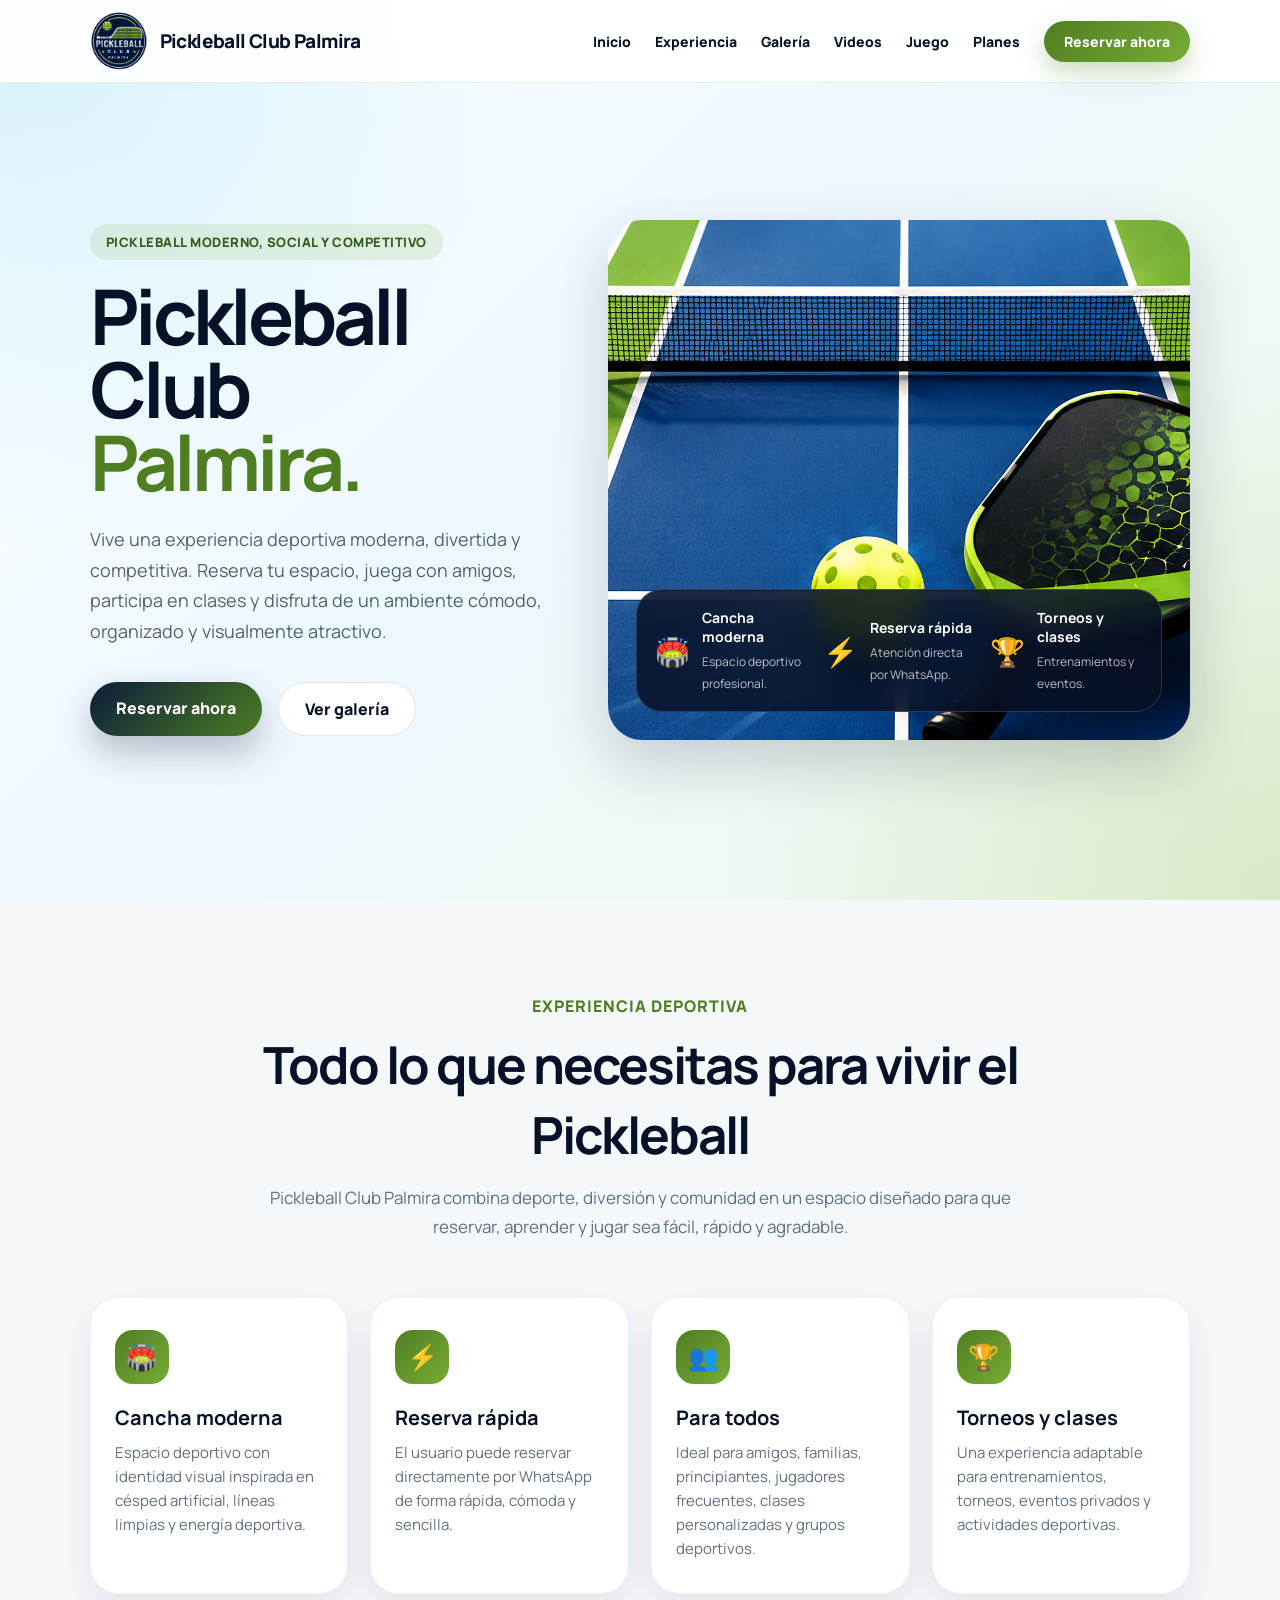
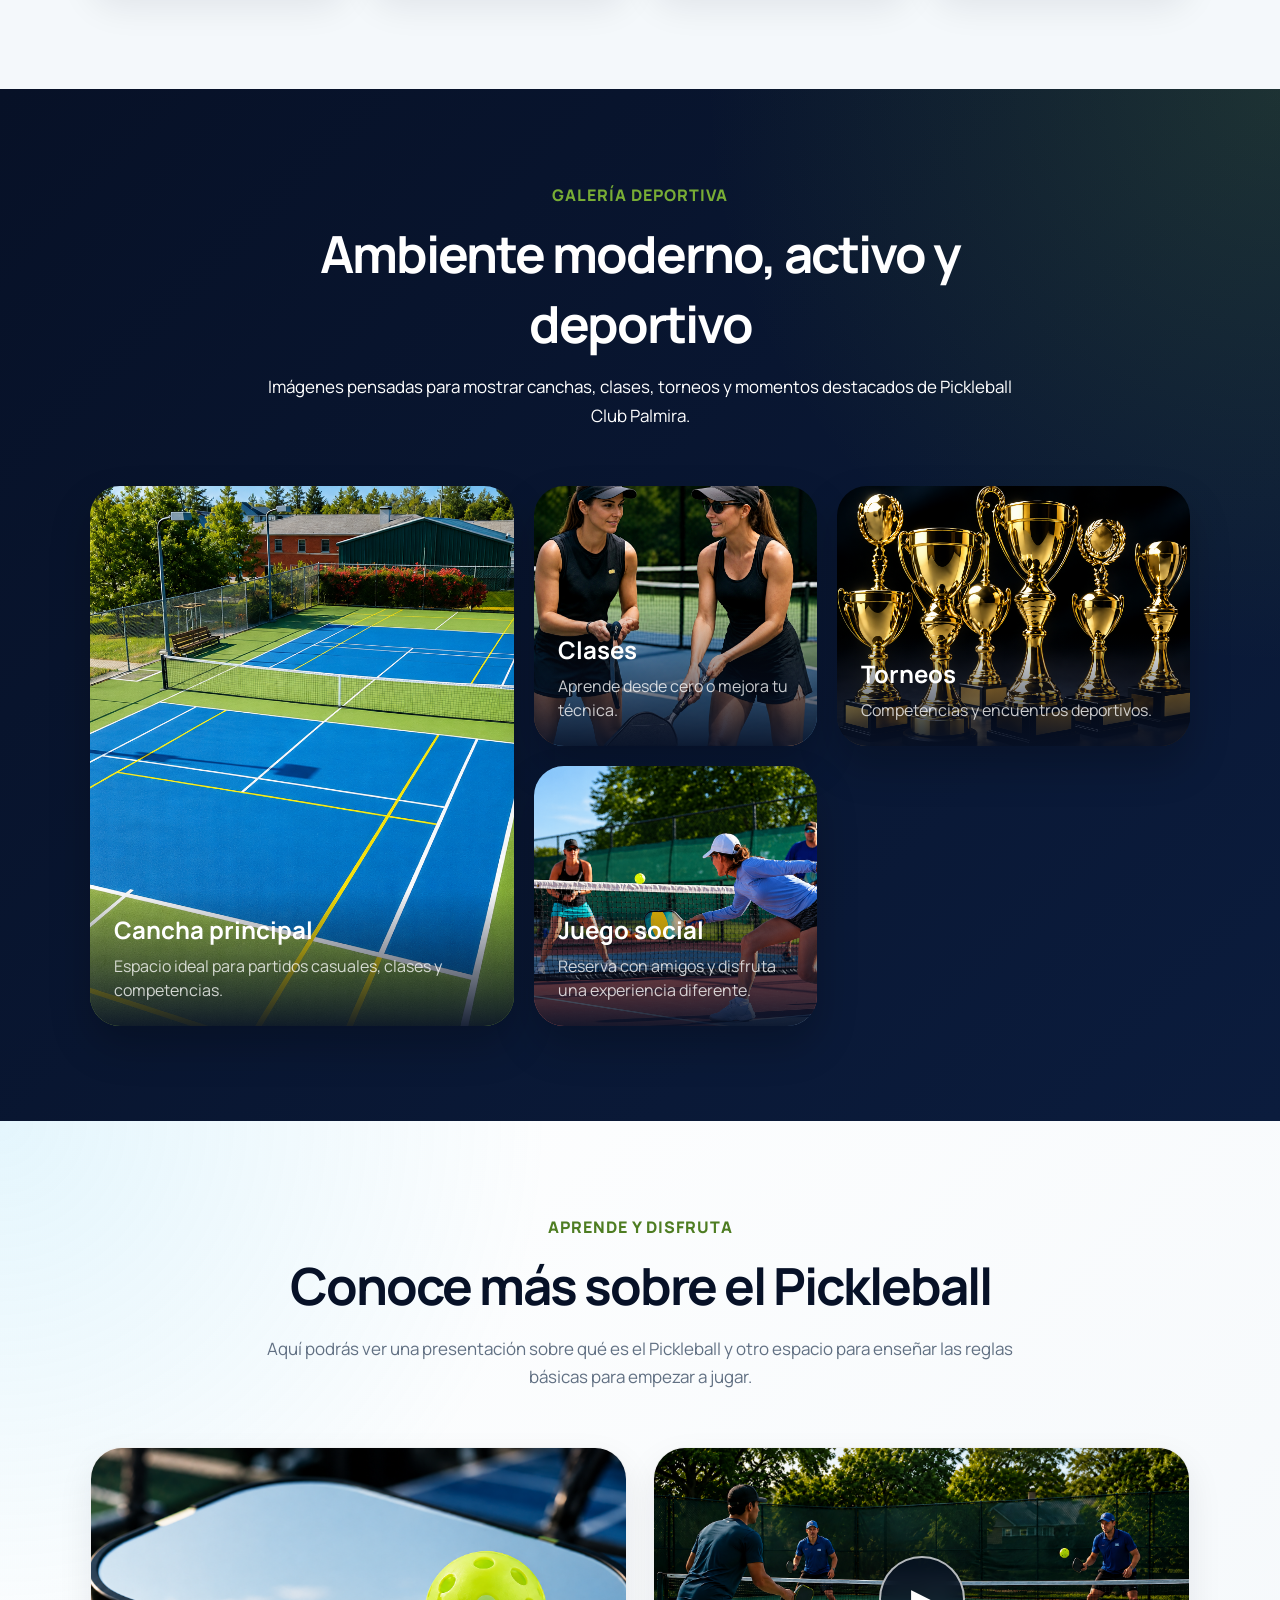
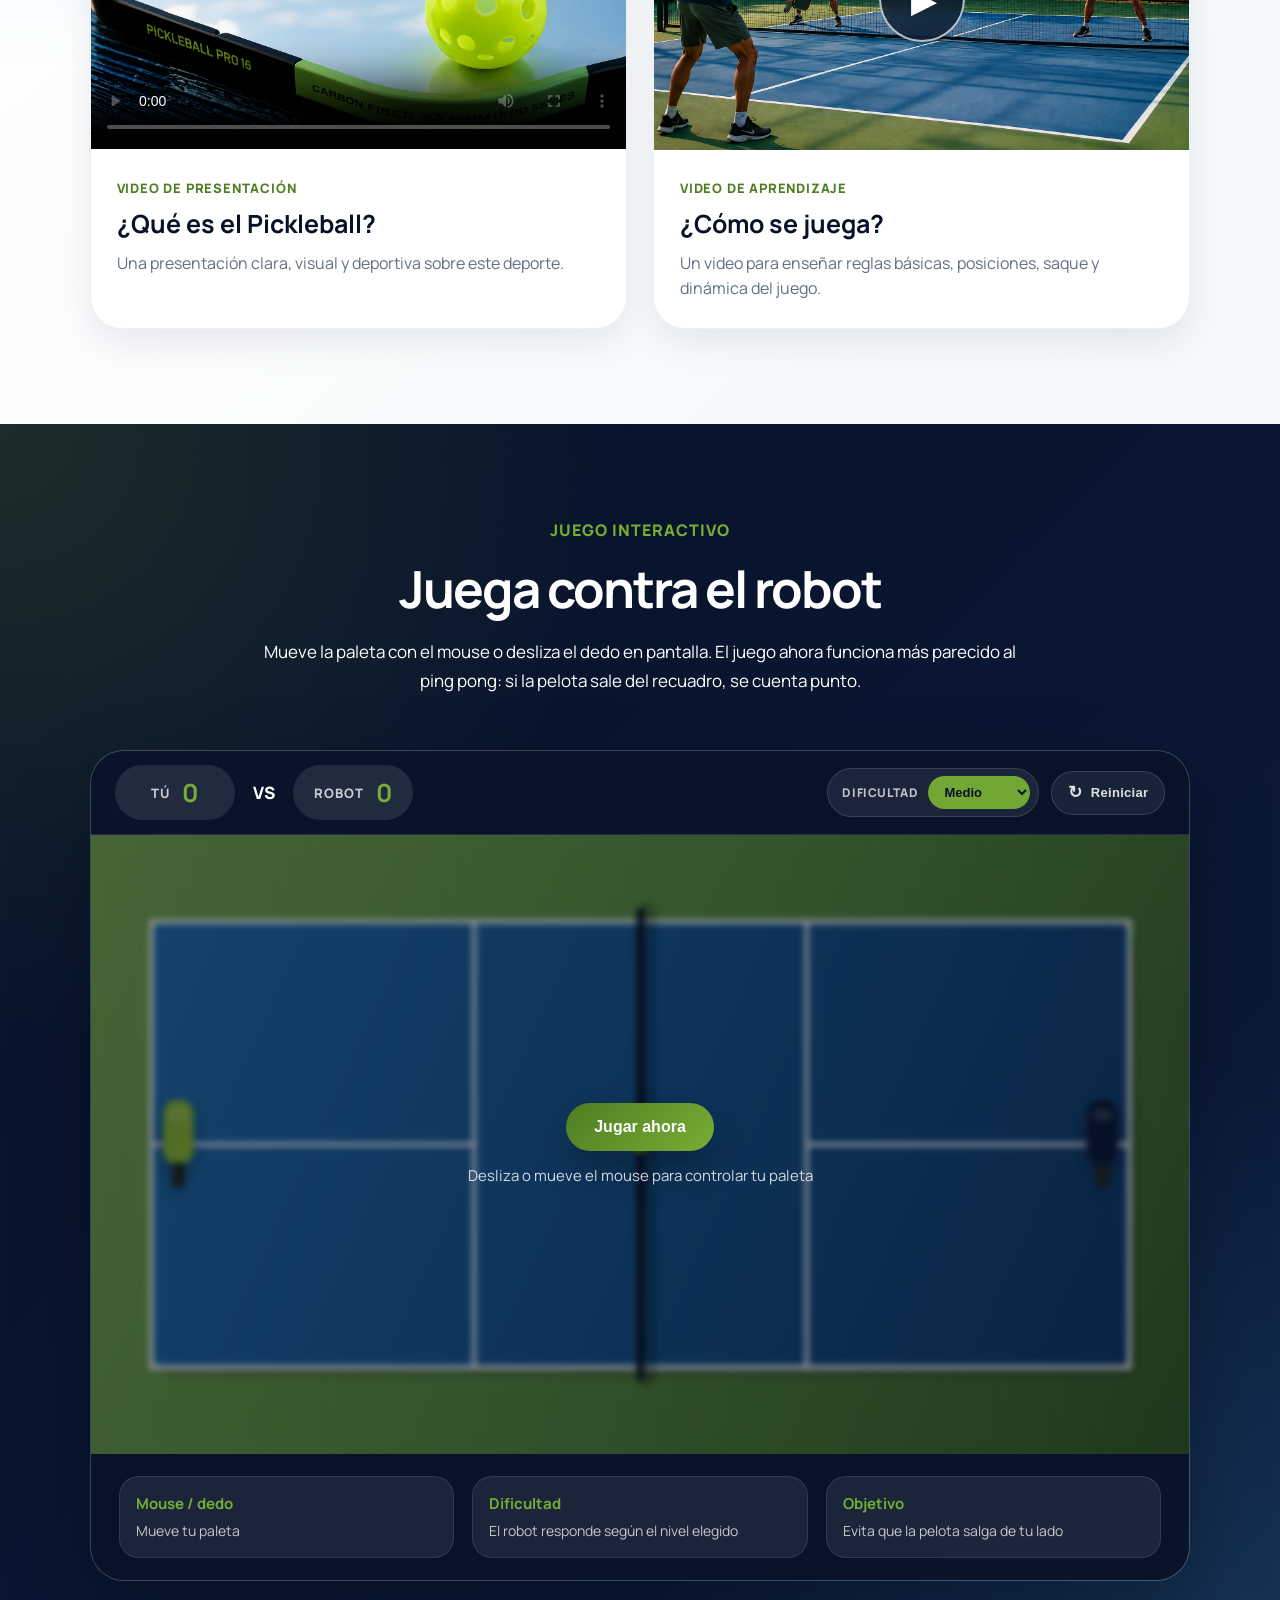
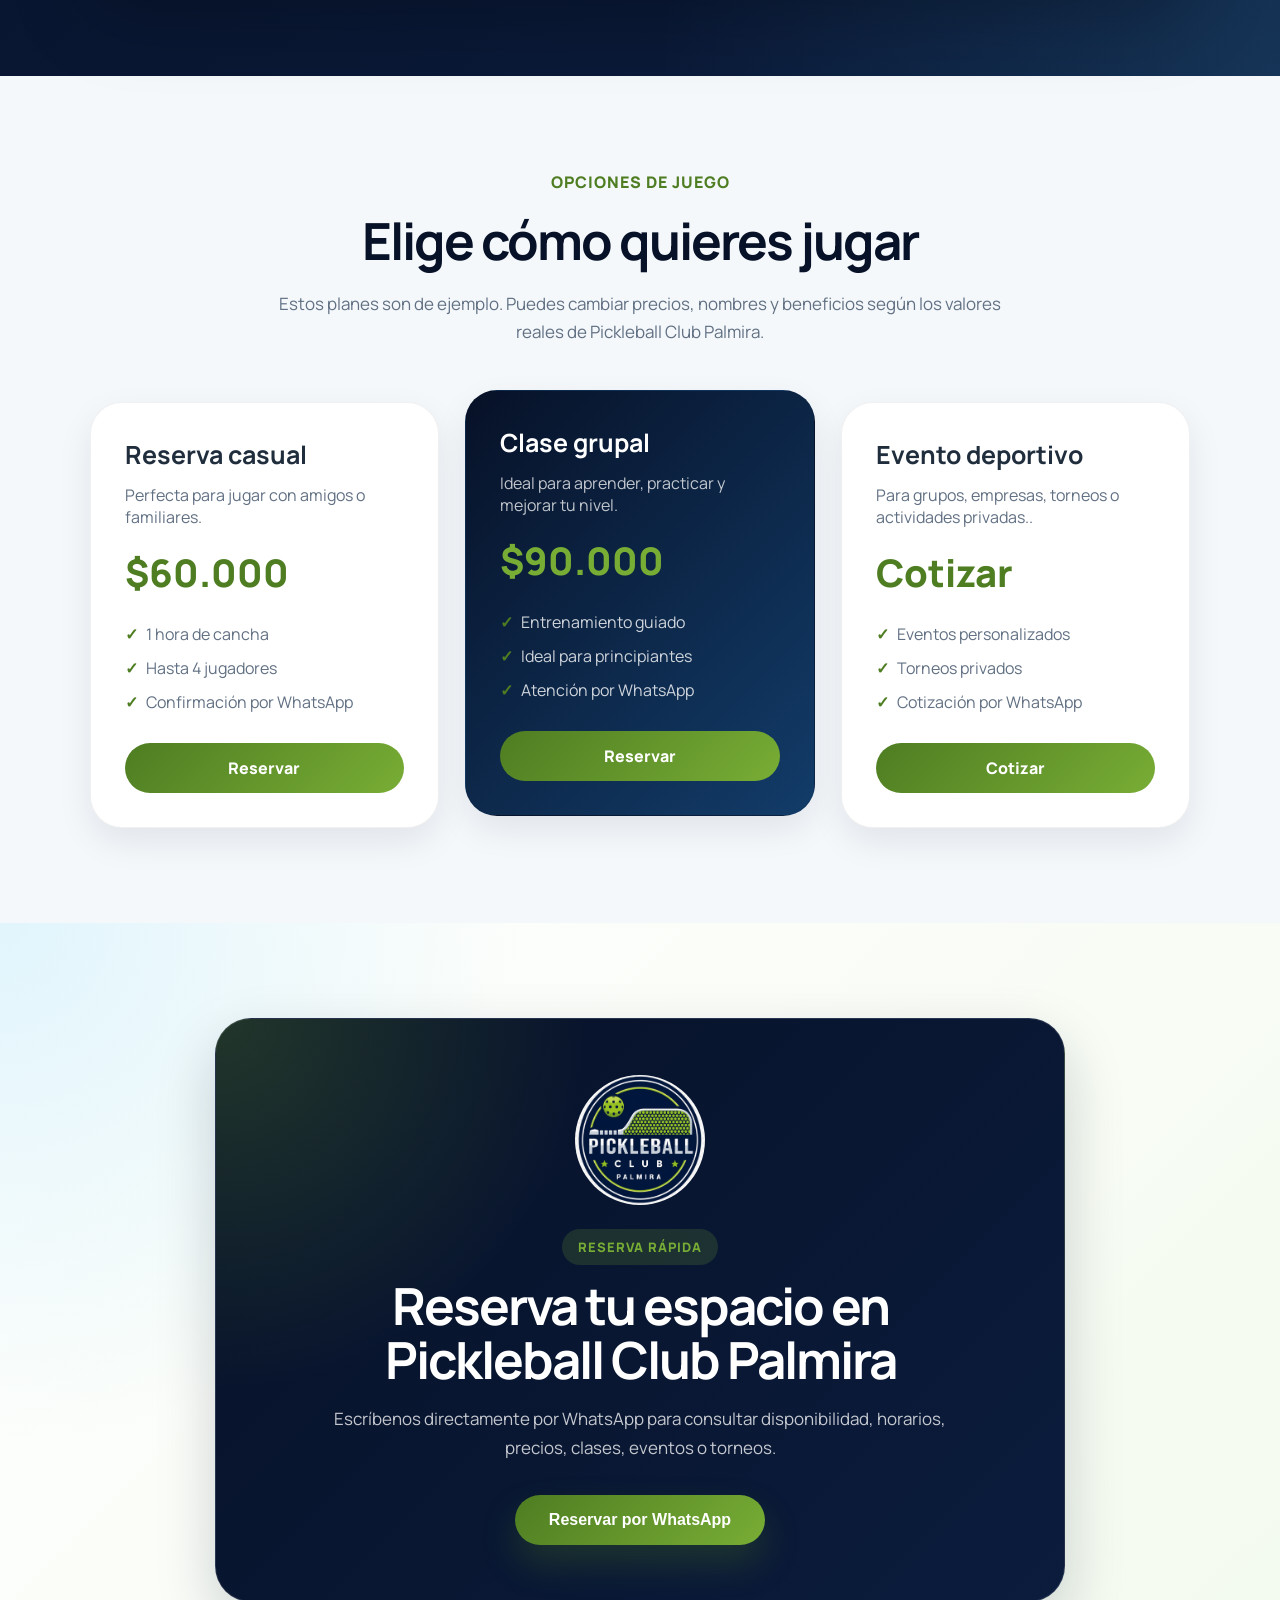
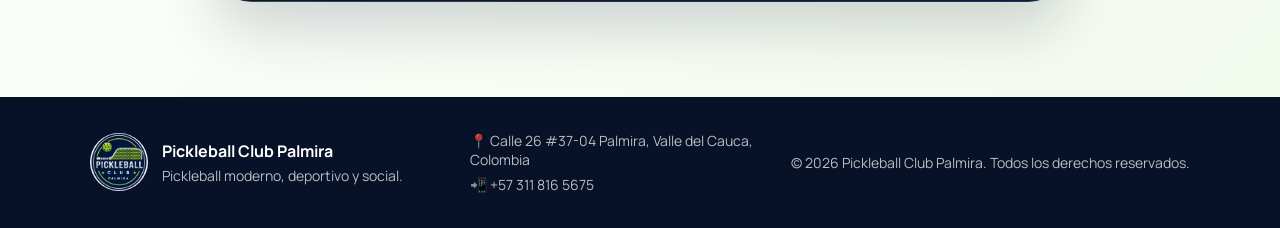
==== index.html @ c35b68dd "Actualiza numero y texto de reserva" ====
<!DOCTYPE html>
<html lang="es">
<head>
  <meta charset="UTF-8" />
  <meta name="viewport" content="width=device-width, initial-scale=1.0" />

  <title>Pickleball Club Palmira | Reserva tu cancha</title>

  <link rel="preconnect" href="https://fonts.googleapis.com">
  <link rel="preconnect" href="https://fonts.gstatic.com" crossorigin>
  <link 
    href="https://fonts.googleapis.com/css2?family=Manrope:wght@400;500;600;700;800;900&display=swap" 
    rel="stylesheet"
  >

  <link rel="stylesheet" href="styles.css" />
</head>

<body>

  <!-- HEADER -->
  <header class="header">
    <a href="#inicio" class="logo">
      <img src="assets/img/logo/logo-pickleball.png" alt="Logo Pickleball Club Palmira">
      <span>Pickleball Club Palmira</span>
    </a>

    <nav class="nav" id="nav">
      <a href="#inicio">Inicio</a>
      <a href="#experiencia">Experiencia</a>
      <a href="#galeria">Galería</a>
      <a href="#videos">Videos</a>
      <a href="#juego">Juego</a>
      <a href="#planes">Planes</a>
      <a href="#reserva" class="btn-nav">Reservar ahora</a>
    </nav>

    <button class="menu-btn" id="menuBtn" aria-label="Abrir menú">
      ☰
    </button>
  </header>

  <!-- HERO -->
  <main class="hero" id="inicio">
    <div class="hero-content">
      <span class="tag">Pickleball moderno, social y competitivo</span>

      <h1>
        Pickleball Club
        <span>Palmira.</span>
      </h1>

      <p>
        Vive una experiencia deportiva moderna, divertida y competitiva.
        Reserva tu espacio, juega con amigos, participa en clases y disfruta
        de un ambiente cómodo, organizado y visualmente atractivo.
      </p>

      <div class="hero-buttons">
        <a href="#reserva" class="btn-primary">Reservar ahora</a>
        <a href="#galeria" class="btn-secondary">Ver galería</a>
      </div>
    </div>

    <div class="hero-image-box">
      <img src="assets/img/hero/hero-court-paddle.png" alt="Cancha y paleta de Pickleball">

      <div class="hero-floating-card">
        <div class="floating-item">
          <span>🏟️</span>
          <div>
            <strong>Cancha moderna</strong>
            <small>Espacio deportivo profesional.</small>
          </div>
        </div>

        <div class="floating-item">
          <span>⚡</span>
          <div>
            <strong>Reserva rápida</strong>
            <small>Atención directa por WhatsApp.</small>
          </div>
        </div>

        <div class="floating-item">
          <span>🏆</span>
          <div>
            <strong>Torneos y clases</strong>
            <small>Entrenamientos y eventos.</small>
          </div>
        </div>
      </div>
    </div>
  </main>

  <!-- EXPERIENCIA -->
  <section class="section" id="experiencia">
    <div class="section-title">
      <span>Experiencia deportiva</span>
      <h2>Todo lo que necesitas para vivir el Pickleball</h2>
      <p>
        Pickleball Club Palmira combina deporte, diversión y comunidad en un espacio
        diseñado para que reservar, aprender y jugar sea fácil, rápido y agradable.
      </p>
    </div>

    <div class="features">
      <article class="feature-card">
        <div class="feature-icon">🏟️</div>
        <h3>Cancha moderna</h3>
        <p>
          Espacio deportivo con identidad visual inspirada en césped artificial,
          líneas limpias y energía deportiva.
        </p>
      </article>

      <article class="feature-card">
        <div class="feature-icon">⚡</div>
        <h3>Reserva rápida</h3>
        <p>
          El usuario puede reservar directamente por WhatsApp de forma rápida,
          cómoda y sencilla.
        </p>
      </article>

      <article class="feature-card">
        <div class="feature-icon">👥</div>
        <h3>Para todos</h3>
        <p>
          Ideal para amigos, familias, principiantes, jugadores frecuentes,
          clases personalizadas y grupos deportivos.
        </p>
      </article>

      <article class="feature-card">
        <div class="feature-icon">🏆</div>
        <h3>Torneos y clases</h3>
        <p>
          Una experiencia adaptable para entrenamientos, torneos, eventos privados
          y actividades deportivas.
        </p>
      </article>
    </div>
  </section>

  <!-- GALERÍA -->
  <section class="section gallery-section" id="galeria">
    <div class="section-title light">
      <span>Galería deportiva</span>
      <h2>Ambiente moderno, activo y deportivo</h2>
      <p>
        Imágenes pensadas para mostrar canchas, clases, torneos y momentos destacados
        de Pickleball Club Palmira.
      </p>
    </div>

    <div class="gallery-grid">
      <article class="gallery-card gallery-large">
        <img src="assets/img/galeria/galeria-01-cancha-principal.png" alt="Cancha principal de Pickleball">

        <div class="gallery-info">
          <h3>Cancha principal</h3>
          <p>Espacio ideal para partidos casuales, clases y competencias.</p>
        </div>
      </article>

      <article class="gallery-card">
        <img src="assets/img/galeria/galeria-02-clases.png" alt="Clases de Pickleball">

        <div class="gallery-info">
          <h3>Clases</h3>
          <p>Aprende desde cero o mejora tu técnica.</p>
        </div>
      </article>

      <article class="gallery-card">
        <img src="assets/img/galeria/galeria-03-torneos.png" alt="Torneos de Pickleball">

        <div class="gallery-info">
          <h3>Torneos</h3>
          <p>Competencias y encuentros deportivos.</p>
        </div>
      </article>

      <article class="gallery-card">
        <img src="assets/img/galeria/galeria-04-juego-social.png" alt="Juego social de Pickleball">

        <div class="gallery-info">
          <h3>Juego social</h3>
          <p>Reserva con amigos y disfruta una experiencia diferente.</p>
        </div>
      </article>
    </div>
  </section>

  <!-- VIDEOS -->
  <section class="section videos-section" id="videos">
    <div class="section-title">
      <span>Aprende y disfruta</span>
      <h2>Conoce más sobre el Pickleball</h2>
      <p>
        Aquí podrás ver una presentación sobre qué es el Pickleball y otro espacio
        para enseñar las reglas básicas para empezar a jugar.
      </p>
    </div>

    <div class="videos-grid">
      <article class="video-card video-card-player">
        <div class="video-thumb">
          <video 
            class="video-player"
            controls
            preload="metadata"
            poster="assets/img/videos/video-01-que-es-pickleball-poster.png"
          >
            <source src="assets/videos/video-01-que-es-pickleball.mp4" type="video/mp4">
            Tu navegador no soporta la reproducción de video.
          </video>
        </div>

        <div class="video-content">
          <span>Video de presentación</span>
          <h3>¿Qué es el Pickleball?</h3>
          <p>
            Una presentación clara, visual y deportiva sobre este deporte.
          </p>
        </div>
      </article>

      <article class="video-card" data-video-url="">
        <div class="video-thumb">
          <img src="assets/img/videos/video-02-como-jugar.png" alt="Cómo jugar Pickleball">
          <div class="play-button">▶</div>
        </div>

        <div class="video-content">
          <span>Video de aprendizaje</span>
          <h3>¿Cómo se juega?</h3>
          <p>
            Un video para enseñar reglas básicas, posiciones, saque y dinámica del juego.
          </p>
        </div>
      </article>
    </div>
  </section>

  <!-- JUEGO INTERACTIVO -->
  <section class="section game-section" id="juego">
    <div class="section-title light">
      <span>Juego interactivo</span>
      <h2>Juega contra el robot</h2>
      <p>
        Mueve la paleta con el mouse o desliza el dedo en pantalla.
        El juego ahora funciona más parecido al ping pong: si la pelota sale del recuadro,
        se cuenta punto.
      </p>
    </div>

    <div class="game-shell">
      <div class="game-topbar">
        <div class="scoreboard">
          <div class="score-box">
            <span>TÚ</span>
            <strong id="playerScore">0</strong>
          </div>

          <div class="vs-text">VS</div>

          <div class="score-box">
            <span>ROBOT</span>
            <strong id="robotScore">0</strong>
          </div>
        </div>

        <div class="game-controls">
          <div class="difficulty-box">
            <label for="difficultySelect">Dificultad</label>

            <select id="difficultySelect">
              <option value="easy">Fácil</option>
              <option value="medium" selected>Medio</option>
              <option value="hard">Difícil</option>
            </select>
          </div>

          <button 
            type="button" 
            class="restart-game-btn" 
            id="restartGameBtn"
            aria-label="Reiniciar juego"
            title="Reiniciar juego"
          >
            <span class="restart-icon">↻</span>
            <span class="restart-text">Reiniciar</span>
          </button>
        </div>
      </div>

      <div class="game-canvas-wrap">
        <canvas id="pickleballGame"></canvas>

        <div class="game-start" id="gameStart">
          <button type="button" id="startGameBtn">
            Jugar ahora
          </button>

          <p>Desliza o mueve el mouse para controlar tu paleta</p>
        </div>
      </div>

      <div class="game-instructions">
        <div>
          <strong>Mouse / dedo</strong>
          <span>Mueve tu paleta</span>
        </div>

        <div>
          <strong>Dificultad</strong>
          <span>El robot responde según el nivel elegido</span>
        </div>

        <div>
          <strong>Objetivo</strong>
          <span>Evita que la pelota salga de tu lado</span>
        </div>
      </div>
    </div>
  </section>

  <!-- PLANES -->
  <section class="section" id="planes">
    <div class="section-title">
      <span>Opciones de juego</span>
      <h2>Elige cómo quieres jugar</h2>
      <p>
        Estos planes son de ejemplo. Puedes cambiar precios, nombres y beneficios
        según los valores reales de Pickleball Club Palmira.
      </p>
    </div>

    <div class="plans">
      <article class="plan-card">
        <h3>Reserva casual</h3>
        <p>Perfecta para jugar con amigos o familiares.</p>

        <div class="price">$60.000</div>

        <ul>
          <li>1 hora de cancha</li>
          <li>Hasta 4 jugadores</li>
          <li>Confirmación por WhatsApp</li>
        </ul>

        <a href="#reserva">Reservar</a>
      </article>

      <article class="plan-card featured">
        <h3>Clase grupal</h3>
        <p>Ideal para aprender, practicar y mejorar tu nivel.</p>

        <div class="price">$90.000</div>

        <ul>
          <li>Entrenamiento guiado</li>
          <li>Ideal para principiantes</li>
          <li>Atención por WhatsApp</li>
        </ul>

        <a href="#reserva">Reservar</a>
      </article>

      <article class="plan-card">
        <h3>Evento deportivo</h3>
        <p>Para grupos, empresas, torneos o actividades privadas..</p>

        <div class="price">Cotizar</div>

        <ul>
          <li>Eventos personalizados</li>
          <li>Torneos privados</li>
          <li>Cotización por WhatsApp</li>
        </ul>

        <a href="#reserva">Cotizar</a>
      </article>
    </div>
  </section>

  <!-- RESERVA SIMPLE -->
  <section class="section booking-section" id="reserva">
    <div class="booking-simple">
      <img 
        src="assets/img/logo/logo-pickleball.png" 
        alt="Logo Pickleball Club Palmira" 
        class="booking-logo-simple"
      >

      <span>Reserva rápida</span>

      <h2>Reserva tu espacio en Pickleball Club Palmira</h2>

      <p>
        Escríbenos directamente por WhatsApp para consultar disponibilidad,
        horarios, precios, clases, eventos o torneos.
      </p>

      <button type="button" class="btn-whatsapp-reserva" id="reserveWhatsappBtn">
        Reservar por WhatsApp
      </button>
    </div>
  </section>

  <!-- FOOTER -->
  <footer class="footer">
    <div class="footer-brand">
      <img src="assets/img/logo/logo-pickleball.png" alt="Logo Pickleball Club Palmira">

      <div>
        <strong>Pickleball Club Palmira</strong>
        <p>Pickleball moderno, deportivo y social.</p>
      </div>
    </div>

    <div class="footer-info">
      <p>📍 Calle 26 #37-04 Palmira, Valle del Cauca, Colombia</p>
      <p>📲 +57 311 816 5675</p>
    </div>

    <p class="footer-copy">
      © 2026 Pickleball Club Palmira. Todos los derechos reservados.
    </p>
  </footer>

  <script src="script.js"></script>
</body>
</html>
---- styles.css ----
/* ============================= */
/* RESET */
/* ============================= */

* {
  margin: 0;
  padding: 0;
  box-sizing: border-box;
}

html {
  scroll-behavior: smooth;
}

:root {
  --azul-oscuro: #071127;
  --azul-profundo: #0b1c3d;
  --azul-medio: #123c69;
  --azul-claro: #58c7f3;

  --verde-cesped: #78ad35;
  --verde-oscuro: #4e7d22;
  --verde-profundo: #345a17;

  --blanco: #ffffff;
  --gris: #f4f8fb;
  --gris-suave: #eef6fb;

  --texto: #1f2d3d;
  --texto-suave: #617083;

  --sombra-suave: 0 14px 35px rgba(7, 17, 39, 0.08);
  --sombra-fuerte: 0 24px 60px rgba(7, 17, 39, 0.18);
}

body {
  font-family: "Manrope", Arial, Helvetica, sans-serif;
  background: var(--gris);
  color: var(--texto);
  overflow-x: hidden;
}

img {
  max-width: 100%;
  display: block;
}

/* ============================= */
/* HEADER */
/* ============================= */

.header {
  width: 100%;
  position: fixed;
  top: 0;
  left: 0;
  z-index: 1000;

  padding: 12px 7%;

  display: flex;
  justify-content: space-between;
  align-items: center;

  background: rgba(255, 255, 255, 0.9);
  backdrop-filter: blur(18px);
  border-bottom: 1px solid rgba(7, 17, 39, 0.08);
}

.logo {
  display: flex;
  align-items: center;
  gap: 12px;

  text-decoration: none;
  color: var(--azul-oscuro);
}

.logo img {
  width: 58px;
  height: 58px;
  object-fit: contain;
  border-radius: 50%;
  background: transparent;
}

.logo span {
  font-size: 19px;
  font-weight: 900;
  letter-spacing: -0.6px;
  color: var(--azul-oscuro);
}

.nav {
  display: flex;
  align-items: center;
  gap: 24px;
}

.nav a {
  text-decoration: none;
  color: var(--azul-oscuro);
  font-weight: 800;
  font-size: 14px;
  transition: 0.3s ease;
}

.nav a:hover {
  color: var(--verde-oscuro);
}

.btn-nav {
  padding: 11px 20px;
  color: var(--blanco) !important;
  border-radius: 999px;
  background: linear-gradient(135deg, var(--verde-oscuro), var(--verde-cesped));
  box-shadow: 0 10px 25px rgba(78, 125, 34, 0.28);
}

.btn-nav:hover {
  transform: translateY(-2px);
}

.menu-btn {
  display: none;
  border: none;
  background: var(--azul-oscuro);
  color: var(--blanco);
  font-size: 22px;
  width: 45px;
  height: 45px;
  border-radius: 14px;
  cursor: pointer;
}

/* ============================= */
/* HERO */
/* ============================= */

.hero {
  min-height: 100vh;
  padding: 130px 7% 70px;

  display: grid;
  grid-template-columns: 0.9fr 1.1fr;
  gap: 42px;
  align-items: center;

  background:
    radial-gradient(circle at top left, rgba(88, 199, 243, 0.24), transparent 35%),
    radial-gradient(circle at bottom right, rgba(120, 173, 53, 0.2), transparent 36%),
    linear-gradient(135deg, #ffffff 0%, #edf8ff 45%, #f1f8eb 100%);
}

.tag {
  display: inline-block;
  padding: 9px 16px;
  margin-bottom: 20px;

  background: rgba(120, 173, 53, 0.14);
  color: var(--verde-profundo);
  border-radius: 999px;

  font-weight: 900;
  font-size: 13px;
  text-transform: uppercase;
  letter-spacing: 0.5px;
}

.hero h1 {
  font-size: clamp(45px, 6vw, 82px);
  line-height: 0.95;
  color: var(--azul-oscuro);
  letter-spacing: -4px;
  margin-bottom: 25px;
}

.hero h1 span {
  display: block;
  color: var(--verde-oscuro);
}

.hero p {
  max-width: 570px;
  font-size: 18px;
  line-height: 1.7;
  color: #526173;
  margin-bottom: 35px;
}

.hero-buttons {
  display: flex;
  gap: 16px;
  flex-wrap: wrap;
}

.btn-primary,
.btn-secondary {
  text-decoration: none;
  padding: 15px 26px;
  border-radius: 999px;

  font-weight: 900;
  transition: 0.3s ease;
}

.btn-primary {
  color: var(--blanco);
  background: linear-gradient(135deg, var(--azul-profundo), var(--verde-oscuro));
  box-shadow: 0 16px 35px rgba(7, 17, 39, 0.25);
}

.btn-secondary {
  color: var(--azul-oscuro);
  background: var(--blanco);
  border: 1px solid rgba(7, 17, 39, 0.1);
}

.btn-primary:hover,
.btn-secondary:hover {
  transform: translateY(-4px);
}

.hero-image-box {
  position: relative;
  border-radius: 34px;
  overflow: hidden;
  min-height: 520px;
  box-shadow: var(--sombra-fuerte);
}

.hero-image-box > img {
  width: 100%;
  height: 100%;
  min-height: 520px;
  object-fit: cover;
}

.hero-floating-card {
  position: absolute;
  left: 28px;
  right: 28px;
  bottom: 28px;

  display: grid;
  grid-template-columns: repeat(3, 1fr);
  gap: 14px;

  padding: 18px;
  border-radius: 26px;

  background: rgba(7, 17, 39, 0.86);
  backdrop-filter: blur(16px);
  border: 1px solid rgba(255, 255, 255, 0.14);
}

.floating-item {
  display: flex;
  gap: 12px;
  align-items: center;
  color: var(--blanco);
}

.floating-item span {
  font-size: 28px;
}

.floating-item strong {
  display: block;
  font-size: 14px;
  margin-bottom: 3px;
}

.floating-item small {
  color: rgba(255, 255, 255, 0.72);
  font-size: 12px;
}

/* ============================= */
/* SECCIONES GENERALES */
/* ============================= */

.section {
  padding: 95px 7%;
}

.section-title {
  max-width: 760px;
  margin: 0 auto 55px;
  text-align: center;
}

.section-title span {
  color: var(--verde-oscuro);
  font-weight: 900;
  text-transform: uppercase;
  letter-spacing: 1px;
}

.section-title h2 {
  margin-top: 12px;

  font-size: clamp(34px, 4vw, 52px);
  color: var(--azul-oscuro);
  letter-spacing: -2px;
}

.section-title p {
  margin-top: 15px;

  color: var(--texto-suave);
  line-height: 1.7;
  font-size: 17px;
}

.section-title.light h2,
.section-title.light p {
  color: var(--blanco);
}

.section-title.light span {
  color: var(--verde-cesped);
}

/* ============================= */
/* EXPERIENCIA */
/* ============================= */

.features {
  display: grid;
  grid-template-columns: repeat(4, 1fr);
  gap: 22px;
}

.feature-card {
  padding: 32px 24px;

  background: var(--blanco);
  border-radius: 28px;
  border: 1px solid rgba(7, 17, 39, 0.06);
  box-shadow: var(--sombra-suave);

  transition: 0.3s ease;
}

.feature-card:hover {
  transform: translateY(-8px);
  box-shadow: var(--sombra-fuerte);
}

.feature-icon {
  width: 54px;
  height: 54px;
  margin-bottom: 20px;

  display: flex;
  align-items: center;
  justify-content: center;

  border-radius: 18px;
  background: linear-gradient(135deg, var(--verde-oscuro), var(--verde-cesped));
  color: var(--blanco);
  font-size: 25px;
}

.feature-card h3 {
  color: var(--azul-oscuro);
  margin-bottom: 10px;
  font-size: 20px;
}

.feature-card p {
  color: var(--texto-suave);
  line-height: 1.6;
  font-size: 15px;
}

/* ============================= */
/* GALERÍA */
/* ============================= */

.gallery-section {
  position: relative;
  overflow: hidden;
  background:
    radial-gradient(circle at top right, rgba(120, 173, 53, 0.18), transparent 35%),
    linear-gradient(135deg, var(--azul-oscuro), var(--azul-profundo));
  color: var(--blanco);
}

.gallery-grid {
  position: relative;
  z-index: 2;

  display: grid;
  grid-template-columns: 1.2fr 0.8fr 1fr;
  grid-auto-rows: 260px;
  gap: 20px;
}

.gallery-card {
  position: relative;
  overflow: hidden;

  border-radius: 30px;
  box-shadow: 0 20px 40px rgba(0, 0, 0, 0.22);
  transition: 0.3s ease;
}

.gallery-card:hover {
  transform: scale(1.02);
}

.gallery-large {
  grid-row: span 2;
}

.gallery-card img {
  width: 100%;
  height: 100%;
  object-fit: cover;
}

.gallery-info {
  position: absolute;
  inset: auto 0 0 0;

  padding: 24px;
  background: linear-gradient(180deg, transparent, rgba(7, 17, 39, 0.92));
}

.gallery-info h3 {
  font-size: 24px;
  margin-bottom: 8px;
}

.gallery-info p {
  color: rgba(255, 255, 255, 0.78);
  line-height: 1.5;
}

/* ============================= */
/* VIDEOS */
/* ============================= */

.videos-section {
  background:
    radial-gradient(circle at top left, rgba(88, 199, 243, 0.16), transparent 35%),
    linear-gradient(135deg, #ffffff, #f4f8fb);
}

.videos-grid {
  display: grid;
  grid-template-columns: repeat(2, 1fr);
  gap: 26px;
}

.video-card {
  overflow: hidden;
  border-radius: 32px;
  background: var(--blanco);
  border: 1px solid rgba(7, 17, 39, 0.06);
  box-shadow: var(--sombra-suave);
  cursor: pointer;
  transition: 0.3s ease;
}

.video-card:hover {
  transform: translateY(-8px);
  box-shadow: var(--sombra-fuerte);
}

.video-card-player {
  cursor: default;
}

.video-thumb {
  position: relative;
  aspect-ratio: 16 / 9;
  overflow: hidden;
  background: var(--azul-oscuro);
}

.video-thumb img,
.video-player {
  width: 100%;
  height: 100%;
  object-fit: cover;
}

.video-player {
  display: block;
  background: var(--azul-oscuro);
}

.play-button {
  position: absolute;
  left: 50%;
  top: 50%;

  width: 86px;
  height: 86px;

  transform: translate(-50%, -50%);

  display: flex;
  align-items: center;
  justify-content: center;

  border-radius: 50%;
  background: rgba(7, 17, 39, 0.68);
  color: var(--blanco);
  font-size: 34px;
  padding-left: 5px;

  border: 2px solid rgba(255, 255, 255, 0.7);
  backdrop-filter: blur(10px);
}

.video-content {
  padding: 26px;
}

.video-content span {
  color: var(--verde-oscuro);
  font-weight: 900;
  text-transform: uppercase;
  font-size: 13px;
  letter-spacing: 0.8px;
}

.video-content h3 {
  margin: 8px 0 10px;
  color: var(--azul-oscuro);
  font-size: 25px;
}

.video-content p {
  color: var(--texto-suave);
  line-height: 1.6;
}

/* ============================= */
/* JUEGO INTERACTIVO */
/* ============================= */

.game-section {
  background:
    radial-gradient(circle at top left, rgba(120, 173, 53, 0.18), transparent 35%),
    radial-gradient(circle at bottom right, rgba(88, 199, 243, 0.14), transparent 35%),
    linear-gradient(135deg, var(--azul-oscuro), var(--azul-profundo));
  color: var(--blanco);
}

.game-shell {
  width: min(1180px, 100%);
  margin: 0 auto;

  border-radius: 34px;
  overflow: hidden;

  background: rgba(255, 255, 255, 0.08);
  border: 1px solid rgba(255, 255, 255, 0.14);
  box-shadow: 0 30px 80px rgba(0, 0, 0, 0.28);
  backdrop-filter: blur(18px);
}

.game-topbar {
  min-height: 78px;
  padding: 14px 24px;

  display: flex;
  justify-content: space-between;
  align-items: center;
  gap: 22px;

  background: rgba(7, 17, 39, 0.9);
  border-bottom: 1px solid rgba(255, 255, 255, 0.12);
}

.scoreboard {
  display: flex;
  align-items: center;
  gap: 18px;
}

.game-controls {
  display: flex;
  align-items: center;
  gap: 12px;
}

.score-box {
  min-width: 120px;
  padding: 10px 18px;

  display: flex;
  align-items: center;
  justify-content: center;
  gap: 12px;

  border-radius: 999px;
  background: rgba(255, 255, 255, 0.1);
}

.score-box span {
  font-size: 13px;
  font-weight: 900;
  letter-spacing: 1px;
  color: rgba(255, 255, 255, 0.76);
}

.score-box strong {
  font-size: 25px;
  color: var(--verde-cesped);
}

.vs-text {
  font-size: 17px;
  font-weight: 900;
  color: var(--blanco);
}

.difficulty-box {
  min-height: 44px;

  display: flex;
  align-items: center;
  gap: 10px;

  padding: 7px 8px 7px 14px;
  border-radius: 999px;

  background: rgba(255, 255, 255, 0.08);
  border: 1px solid rgba(255, 255, 255, 0.12);
}

.difficulty-box label {
  color: rgba(255, 255, 255, 0.72);
  font-size: 12px;
  font-weight: 900;
  letter-spacing: 0.6px;
  text-transform: uppercase;
}

.difficulty-box select {
  width: auto;
  min-width: 102px;
  padding: 8px 12px;

  border: none;
  border-radius: 999px;
  outline: none;

  background: rgba(120, 173, 53, 0.95);
  color: var(--azul-oscuro);

  font-size: 13px;
  font-weight: 900;
  cursor: pointer;
}

.restart-game-btn {
  min-height: 44px;
  padding: 0 16px;

  display: inline-flex;
  align-items: center;
  justify-content: center;
  gap: 8px;

  border: 1px solid rgba(255, 255, 255, 0.14);
  border-radius: 999px;

  background: rgba(255, 255, 255, 0.07);
  color: rgba(255, 255, 255, 0.86);

  font-size: 13px;
  font-weight: 900;
  letter-spacing: 0.3px;

  cursor: pointer;
  transition: 0.25s ease;
}

.restart-icon {
  font-size: 17px;
  line-height: 1;
}

.restart-text {
  line-height: 1;
}

.restart-game-btn:hover {
  background: rgba(120, 173, 53, 0.18);
  border-color: rgba(120, 173, 53, 0.5);
  color: var(--blanco);
  transform: translateY(-2px);
}

.restart-game-btn:active {
  transform: translateY(0);
}

.game-canvas-wrap {
  position: relative;
  width: 100%;
  aspect-ratio: 16 / 9;

  overflow: hidden;
  background: #1d6c45;
}

#pickleballGame {
  width: 100%;
  height: 100%;
  display: block;
  touch-action: none;
  cursor: none;
}

.game-start {
  position: absolute;
  inset: 0;
  z-index: 5;

  display: flex;
  flex-direction: column;
  justify-content: center;
  align-items: center;
  gap: 14px;

  background: rgba(7, 17, 39, 0.45);
  backdrop-filter: blur(3px);
  text-align: center;
}

.game-start.hidden {
  display: none;
}

.game-start button {
  padding: 15px 28px;

  border: none;
  border-radius: 999px;

  background: linear-gradient(135deg, var(--verde-oscuro), var(--verde-cesped));
  color: var(--blanco);

  font-size: 16px;
  font-weight: 900;
  cursor: pointer;

  box-shadow: 0 18px 35px rgba(0, 0, 0, 0.25);
  transition: 0.3s ease;
}

.game-start button:hover {
  transform: translateY(-3px);
}

.game-start p {
  color: rgba(255, 255, 255, 0.82);
  font-size: 15px;
}

.game-instructions {
  padding: 22px 28px;

  display: grid;
  grid-template-columns: repeat(3, 1fr);
  gap: 18px;

  background: rgba(7, 17, 39, 0.92);
}

.game-instructions div {
  padding: 16px;
  border-radius: 20px;

  background: rgba(255, 255, 255, 0.08);
  border: 1px solid rgba(255, 255, 255, 0.1);
}

.game-instructions strong {
  display: block;
  margin-bottom: 5px;

  color: var(--verde-cesped);
  font-size: 15px;
}

.game-instructions span {
  color: rgba(255, 255, 255, 0.75);
  font-size: 14px;
}

/* ============================= */
/* PLANES */
/* ============================= */

.plans {
  display: grid;
  grid-template-columns: repeat(3, 1fr);
  gap: 26px;
}

.plan-card {
  padding: 34px;

  background: var(--blanco);
  border-radius: 32px;
  border: 1px solid rgba(7, 17, 39, 0.06);
  box-shadow: var(--sombra-suave);

  transition: 0.3s ease;
}

.plan-card:hover {
  transform: translateY(-8px);
  box-shadow: var(--sombra-fuerte);
}

.plan-card.featured {
  color: var(--blanco);
  background: linear-gradient(135deg, var(--azul-oscuro), var(--azul-medio));
  transform: translateY(-12px);
}

.plan-card h3 {
  font-size: 25px;
  margin-bottom: 12px;
}

.plan-card p {
  color: var(--texto-suave);
}

.plan-card.featured p {
  color: rgba(255, 255, 255, 0.75);
}

.price {
  margin: 18px 0;

  font-size: 38px;
  font-weight: 900;
  color: var(--verde-oscuro);
}

.plan-card.featured .price {
  color: var(--verde-cesped);
}

.plan-card ul {
  margin: 25px 0 30px;

  list-style: none;
  display: grid;
  gap: 12px;
}

.plan-card li {
  color: var(--texto-suave);
}

.plan-card.featured li {
  color: rgba(255, 255, 255, 0.8);
}

.plan-card li::before {
  content: "✓";
  color: var(--verde-oscuro);
  font-weight: 900;
  margin-right: 8px;
}

.plan-card a {
  display: inline-block;
  width: 100%;

  padding: 14px 20px;
  text-align: center;
  text-decoration: none;

  border-radius: 999px;
  color: var(--blanco);
  font-weight: 900;
  background: linear-gradient(135deg, var(--verde-oscuro), var(--verde-cesped));

  transition: 0.3s ease;
}

.plan-card a:hover {
  transform: translateY(-3px);
}

/* ============================= */
/* RESERVA SIMPLE */
/* ============================= */

.booking-section {
  background:
    radial-gradient(circle at top left, rgba(88, 199, 243, 0.18), transparent 35%),
    linear-gradient(135deg, #ffffff, #f3faee);
}

.booking-simple {
  max-width: 850px;
  margin: 0 auto;
  padding: 56px 38px;

  text-align: center;

  border-radius: 36px;
  background:
    radial-gradient(circle at top left, rgba(120, 173, 53, 0.24), transparent 36%),
    linear-gradient(135deg, var(--azul-oscuro), var(--azul-profundo));

  color: var(--blanco);
  box-shadow: var(--sombra-fuerte);
  border: 1px solid rgba(255, 255, 255, 0.12);
}

.booking-logo-simple {
  width: 130px;
  height: 130px;
  object-fit: contain;

  margin: 0 auto 24px;
  padding: 0;

  border-radius: 50%;
  background: transparent;
  border: none;
}

.booking-simple span {
  display: inline-block;

  margin-bottom: 14px;
  padding: 9px 16px;

  border-radius: 999px;
  background: rgba(120, 173, 53, 0.18);
  color: var(--verde-cesped);

  font-size: 13px;
  font-weight: 900;
  text-transform: uppercase;
  letter-spacing: 1px;
}

.booking-simple h2 {
  max-width: 680px;
  margin: 0 auto 18px;

  font-size: clamp(34px, 4vw, 52px);
  line-height: 1.05;
  letter-spacing: -2px;
}

.booking-simple p {
  max-width: 620px;
  margin: 0 auto 32px;

  color: rgba(255, 255, 255, 0.76);
  font-size: 17px;
  line-height: 1.7;
}

.btn-whatsapp-reserva {
  padding: 16px 34px;

  border: none;
  border-radius: 999px;

  color: var(--blanco);
  background: linear-gradient(135deg, var(--verde-oscuro), var(--verde-cesped));

  font-size: 16px;
  font-weight: 900;
  cursor: pointer;

  box-shadow: 0 18px 35px rgba(78, 125, 34, 0.28);
  transition: 0.3s ease;
}

.btn-whatsapp-reserva:hover {
  transform: translateY(-4px);
}

/* ============================= */
/* FOOTER */
/* ============================= */

.footer {
  padding: 34px 7%;

  display: grid;
  grid-template-columns: 1.2fr 1fr auto;
  gap: 24px;
  align-items: center;

  background: var(--azul-oscuro);
  color: rgba(255, 255, 255, 0.72);
}

.footer-brand {
  display: flex;
  align-items: center;
  gap: 14px;
}

.footer-brand img {
  width: 58px;
  height: 58px;
  object-fit: contain;
  border-radius: 50%;
  background: transparent;
}

.footer-brand strong {
  color: var(--blanco);
  display: block;
  margin-bottom: 4px;
}

.footer-brand p,
.footer-info p,
.footer-copy {
  font-size: 14px;
}

.footer-info {
  display: grid;
  gap: 6px;
}

.footer-copy {
  text-align: right;
}

/* ============================= */
/* RESPONSIVE */
/* ============================= */

@media (max-width: 1100px) {
  .nav {
    gap: 16px;
  }

  .nav a {
    font-size: 13px;
  }

  .hero {
    grid-template-columns: 1fr;
  }

  .hero-image-box {
    min-height: auto;
  }

  .hero-image-box > img {
    min-height: 420px;
  }
}

@media (max-width: 980px) {
  .menu-btn {
    display: block;
  }

  .nav {
    position: absolute;
    top: 86px;
    right: 7%;
    width: 260px;

    padding: 22px;
    border-radius: 24px;

    display: none;
    flex-direction: column;
    align-items: flex-start;

    background: var(--blanco);
    box-shadow: var(--sombra-fuerte);
  }

  .nav.active {
    display: flex;
  }

  .features {
    grid-template-columns: repeat(2, 1fr);
  }

  .gallery-grid {
    grid-template-columns: 1fr;
    grid-auto-rows: 260px;
  }

  .gallery-large {
    grid-row: span 1;
  }

  .videos-grid,
  .plans {
    grid-template-columns: 1fr;
  }

  .plan-card.featured {
    transform: none;
  }

  .footer {
    grid-template-columns: 1fr;
  }

  .footer-copy {
    text-align: left;
  }
}

@media (max-width: 760px) {
  .game-topbar {
    flex-direction: column;
    align-items: stretch;
    gap: 14px;
    padding: 16px;
  }

  .scoreboard {
    justify-content: center;
    width: 100%;
  }

  .game-controls {
    width: 100%;
    justify-content: center;
    flex-wrap: wrap;
  }

  .difficulty-box {
    flex: 1;
    justify-content: space-between;
    min-width: 210px;
  }

  .restart-game-btn {
    min-width: 135px;
  }
}

@media (max-width: 700px) {
  .game-shell {
    border-radius: 28px;
  }

  .game-canvas-wrap {
    aspect-ratio: 9 / 16;
  }

  .game-instructions {
    grid-template-columns: 1fr;
    padding: 18px;
  }

  .booking-simple {
    padding: 42px 24px;
  }

  .booking-logo-simple {
    width: 105px;
    height: 105px;
  }
}

@media (max-width: 600px) {
  .header {
    padding: 12px 5%;
  }

  .logo img {
    width: 48px;
    height: 48px;
  }

  .logo span {
    font-size: 15px;
    max-width: 150px;
    line-height: 1.1;
  }

  .nav {
    right: 5%;
  }

  .hero,
  .section {
    padding-left: 5%;
    padding-right: 5%;
  }

  .hero {
    padding-top: 120px;
  }

  .hero h1 {
    letter-spacing: -2px;
  }

  .hero-image-box > img {
    min-height: 360px;
  }

  .hero-floating-card {
    position: static;
    border-radius: 0;
    grid-template-columns: 1fr;
  }

  .features {
    grid-template-columns: 1fr;
  }

  .play-button {
    width: 70px;
    height: 70px;
    font-size: 28px;
  }
}

@media (max-width: 430px) {
  .scoreboard {
    gap: 10px;
  }

  .score-box {
    min-width: 92px;
    padding: 9px 12px;
  }

  .difficulty-box,
  .restart-game-btn {
    width: 100%;
  }

  .difficulty-box select {
    min-width: 115px;
  }
}
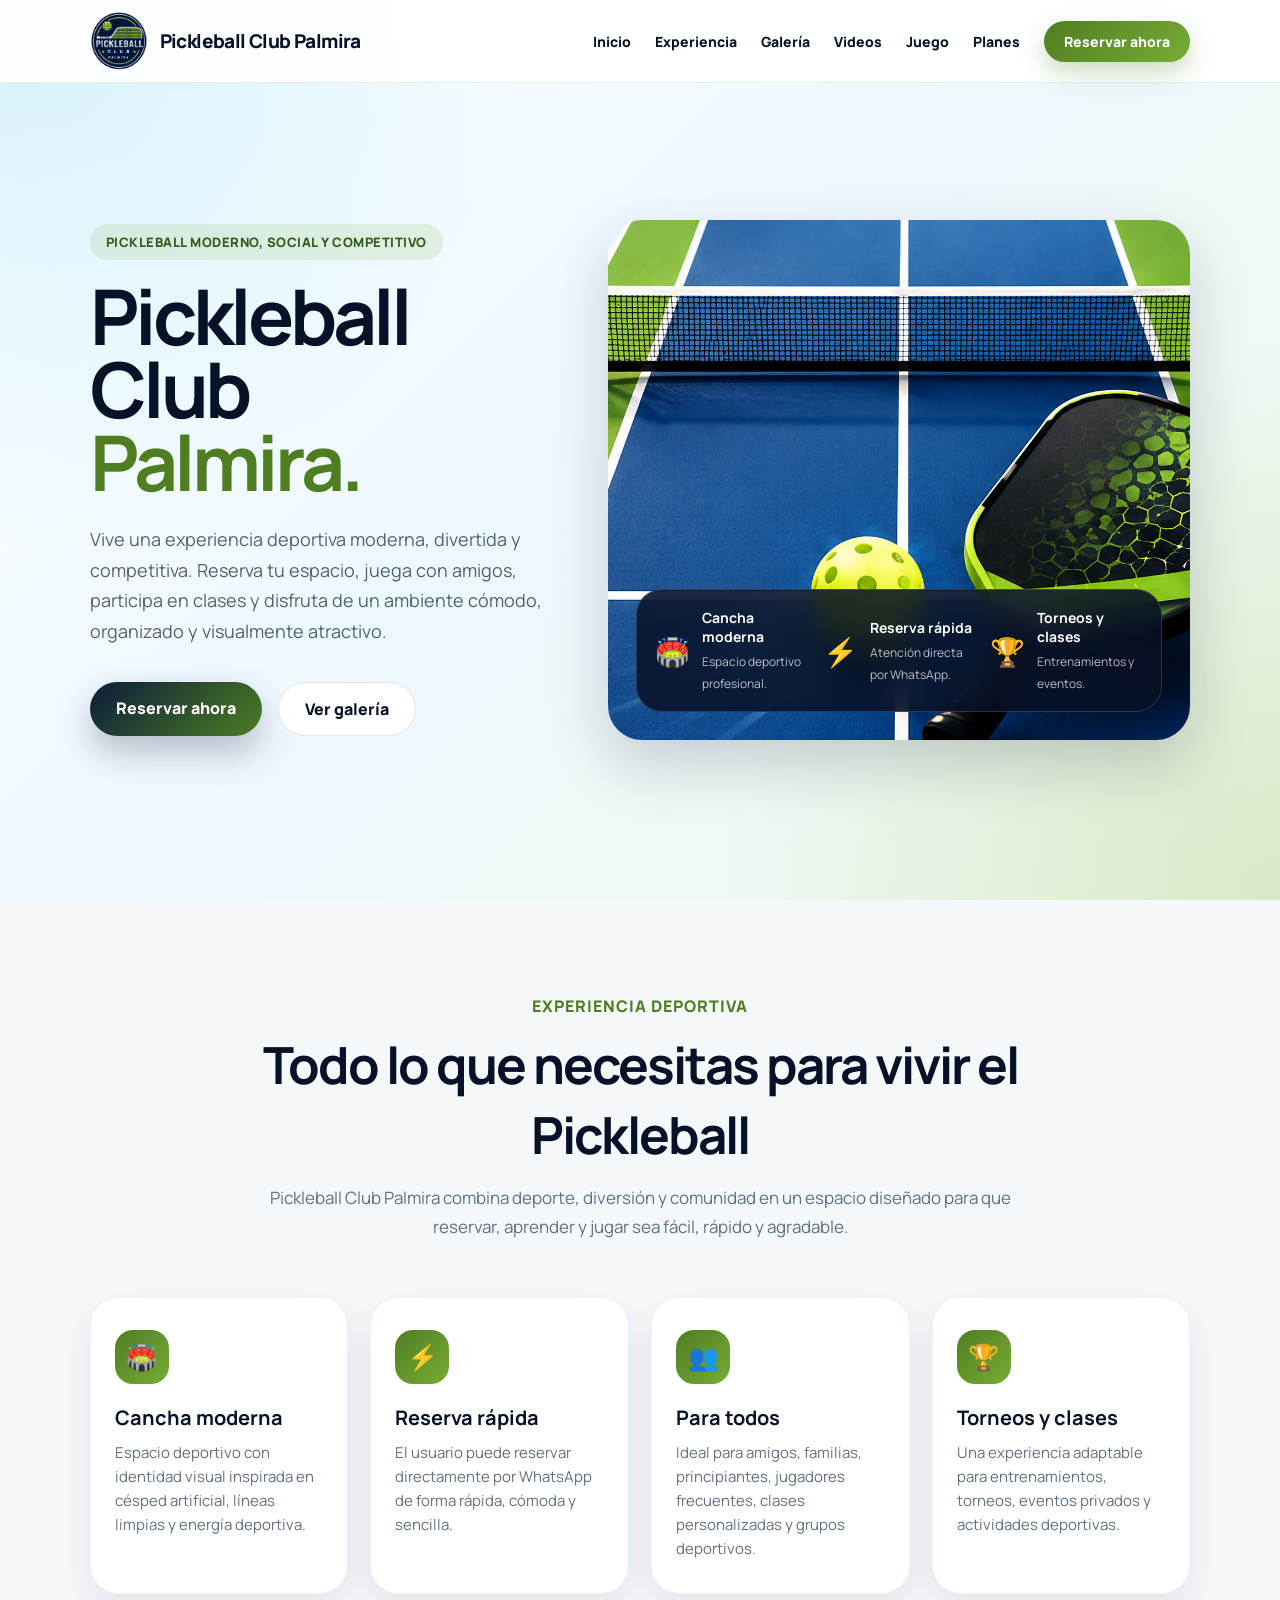
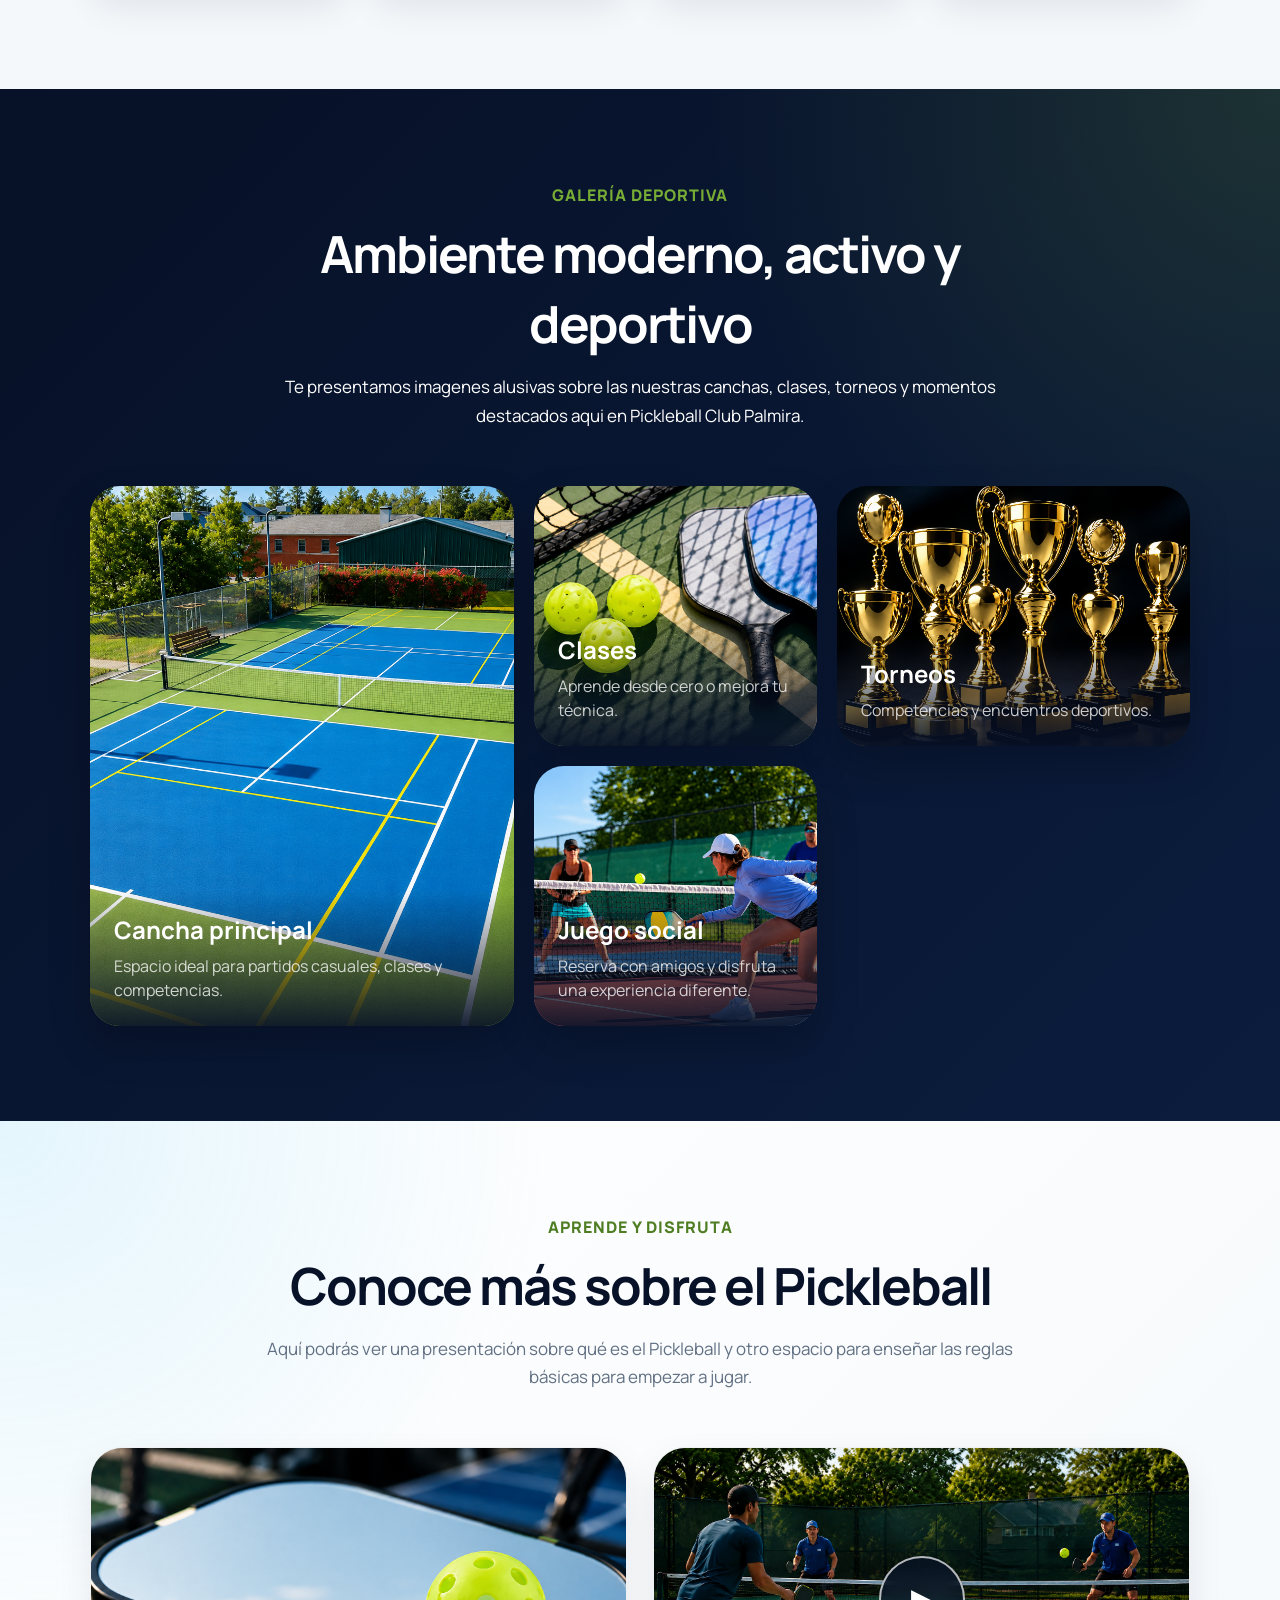
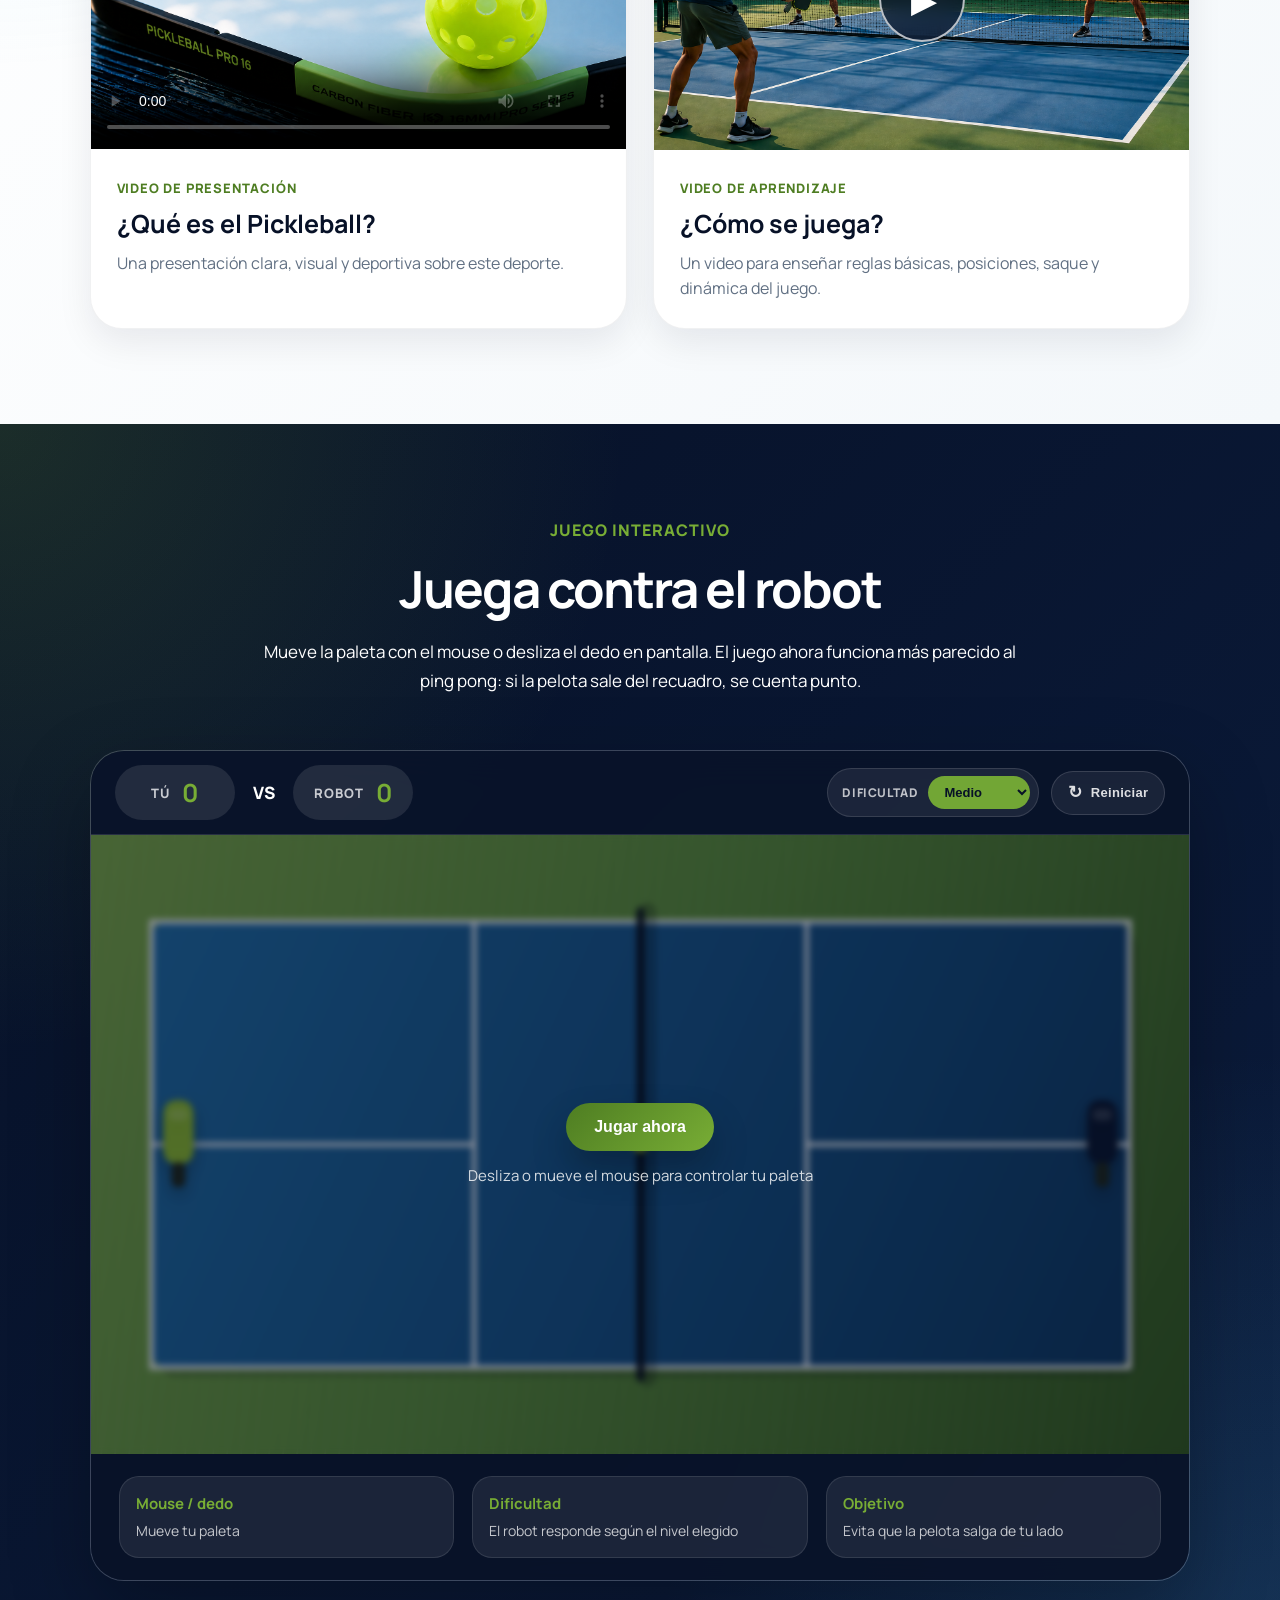
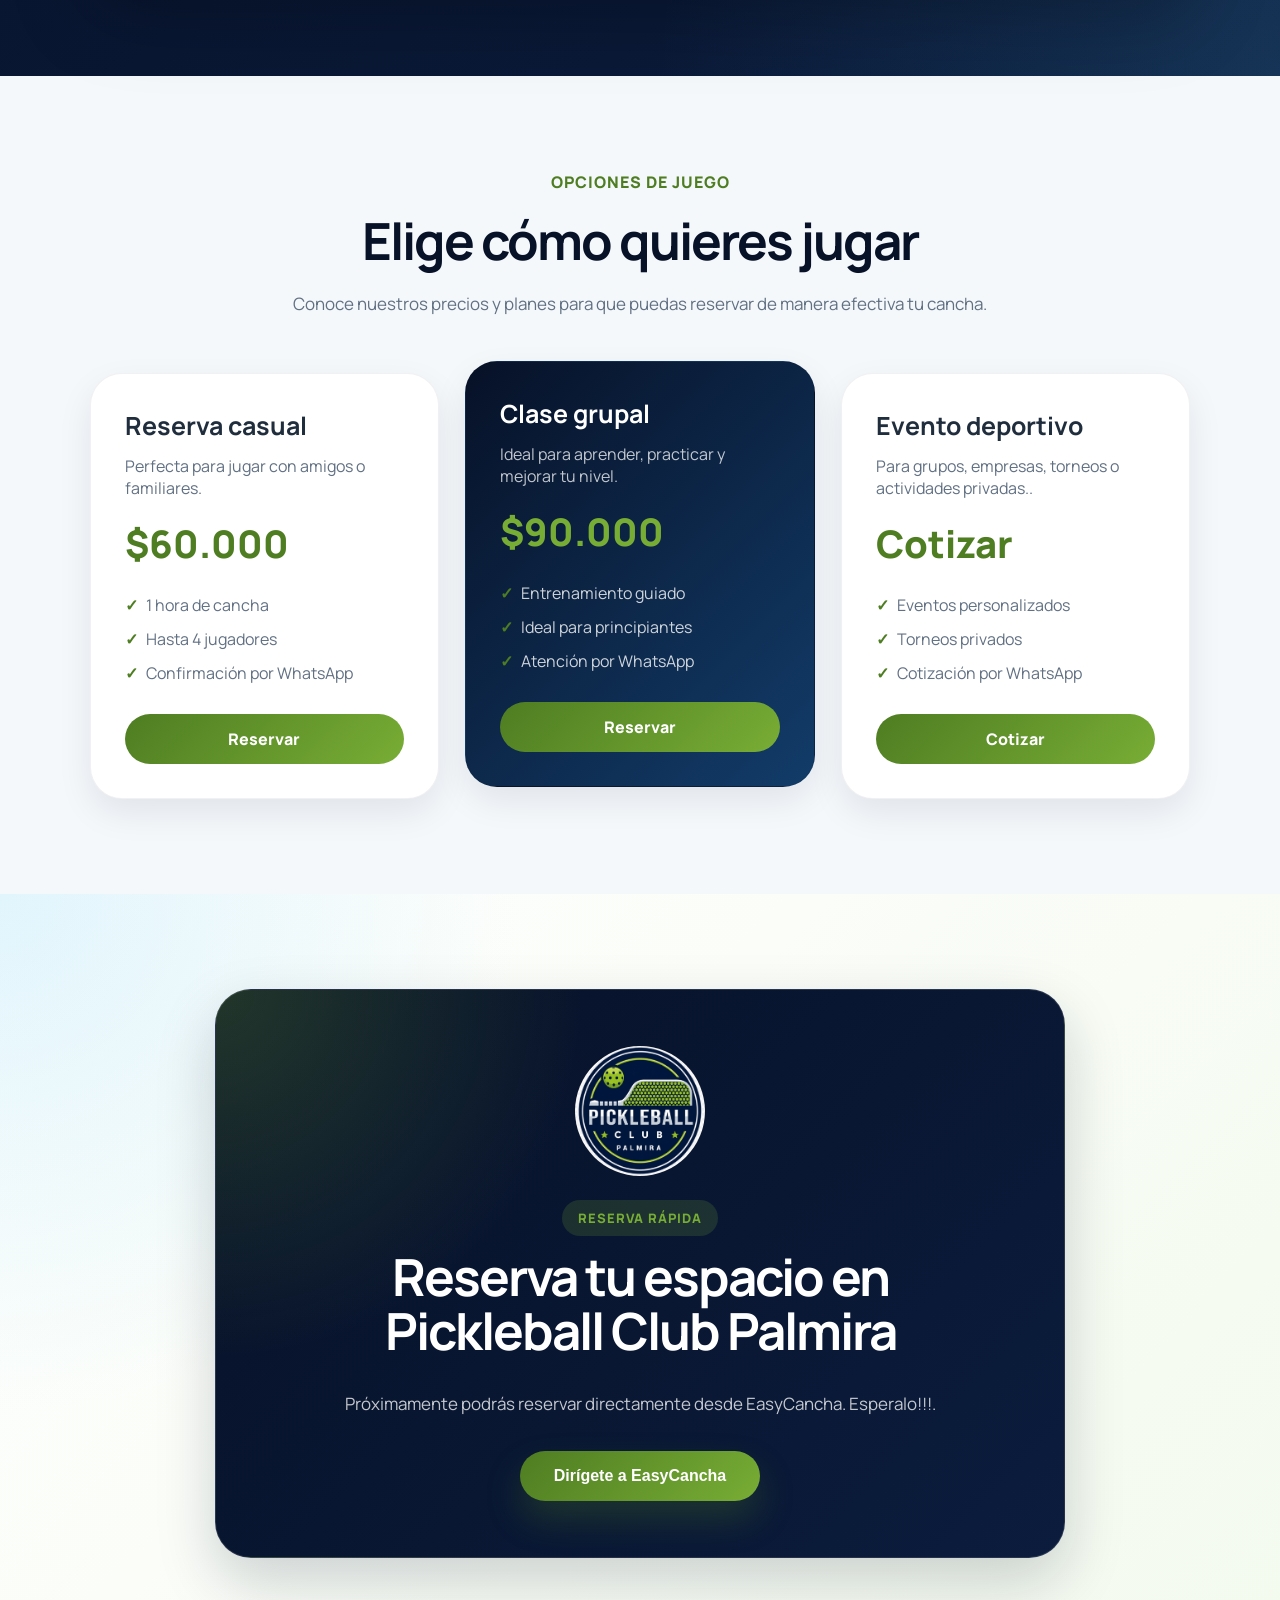
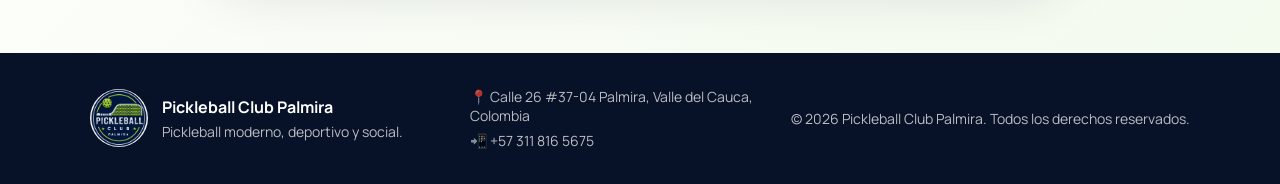
==== commit 50245bf9: "Agrega favicon y boton EasyCancha" ====
--- a/index.html
+++ b/index.html
@@ -8,10 +8,17 @@
 
   <link rel="preconnect" href="https://fonts.googleapis.com">
   <link rel="preconnect" href="https://fonts.gstatic.com" crossorigin>
+
   <link 
     href="https://fonts.googleapis.com/css2?family=Manrope:wght@400;500;600;700;800;900&display=swap" 
     rel="stylesheet"
   >
+
+  <link rel="icon" type="image/png" href="assets/img/logo/logo-pickleball.png">
+  <link rel="apple-touch-icon" href="assets/img/logo/logo-pickleball.png">
+
+  <link rel="stylesheet" href="styles.css" />
+</head>
 
   <link rel="stylesheet" href="styles.css" />
 </head>
@@ -149,8 +156,8 @@
       <span>Galería deportiva</span>
       <h2>Ambiente moderno, activo y deportivo</h2>
       <p>
-        Imágenes pensadas para mostrar canchas, clases, torneos y momentos destacados
-        de Pickleball Club Palmira.
+        Te presentamos imagenes alusivas sobre las nuestras canchas, clases, torneos y momentos 
+        destacados aqui en Pickleball Club Palmira.
       </p>
     </div>
 
@@ -333,8 +340,8 @@
       <span>Opciones de juego</span>
       <h2>Elige cómo quieres jugar</h2>
       <p>
-        Estos planes son de ejemplo. Puedes cambiar precios, nombres y beneficios
-        según los valores reales de Pickleball Club Palmira.
+        Conoce nuestros precios y planes para que puedas
+        reservar de manera efectiva tu cancha.
       </p>
     </div>
 
@@ -400,12 +407,14 @@
       <h2>Reserva tu espacio en Pickleball Club Palmira</h2>
 
       <p>
-        Escríbenos directamente por WhatsApp para consultar disponibilidad,
-        horarios, precios, clases, eventos o torneos.
-      </p>
-
-      <button type="button" class="btn-whatsapp-reserva" id="reserveWhatsappBtn">
-        Reservar por WhatsApp
+        <p>
+          Próximamente podrás reservar directamente desde EasyCancha.
+          Esperalo!!!.
+        </p>
+      </p>
+
+      <button type="button" class="btn-whatsapp-reserva" id="easyCanchaBtn">
+        Dirígete a EasyCancha
       </button>
     </div>
   </section>
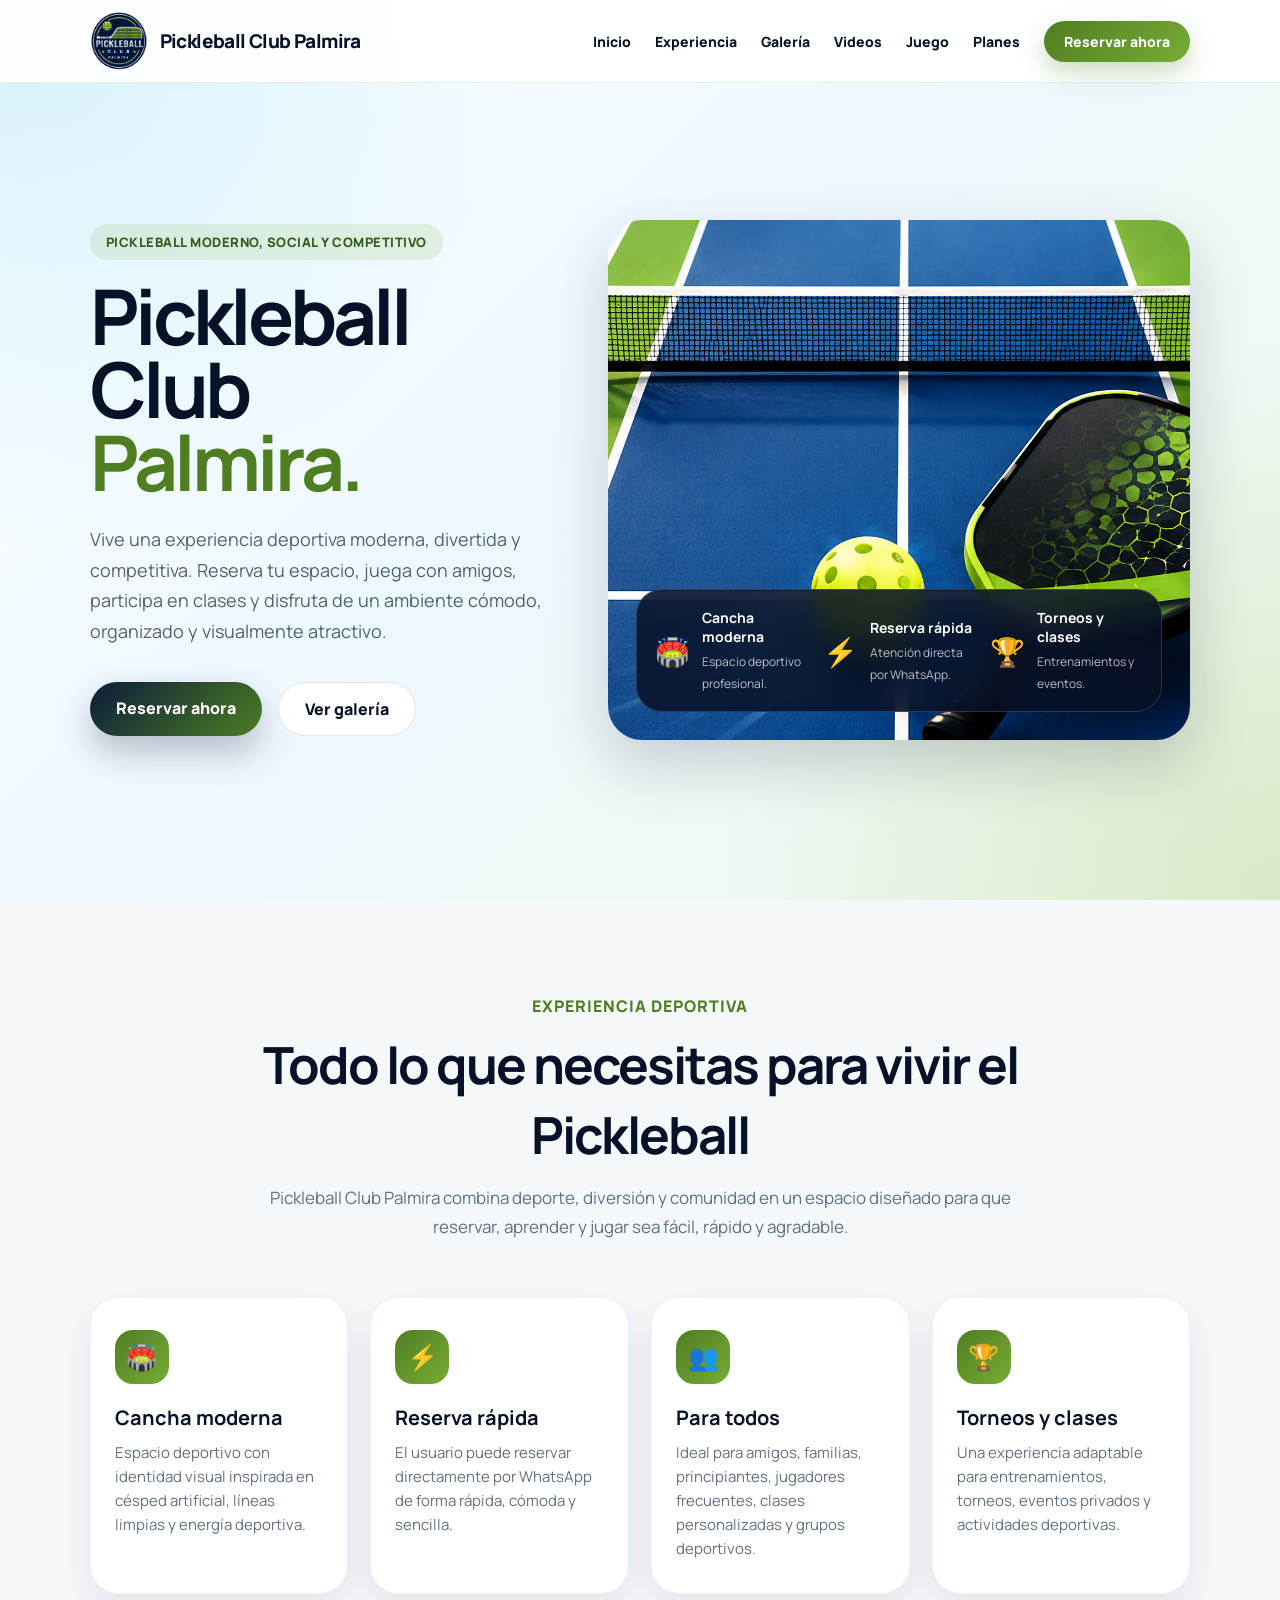
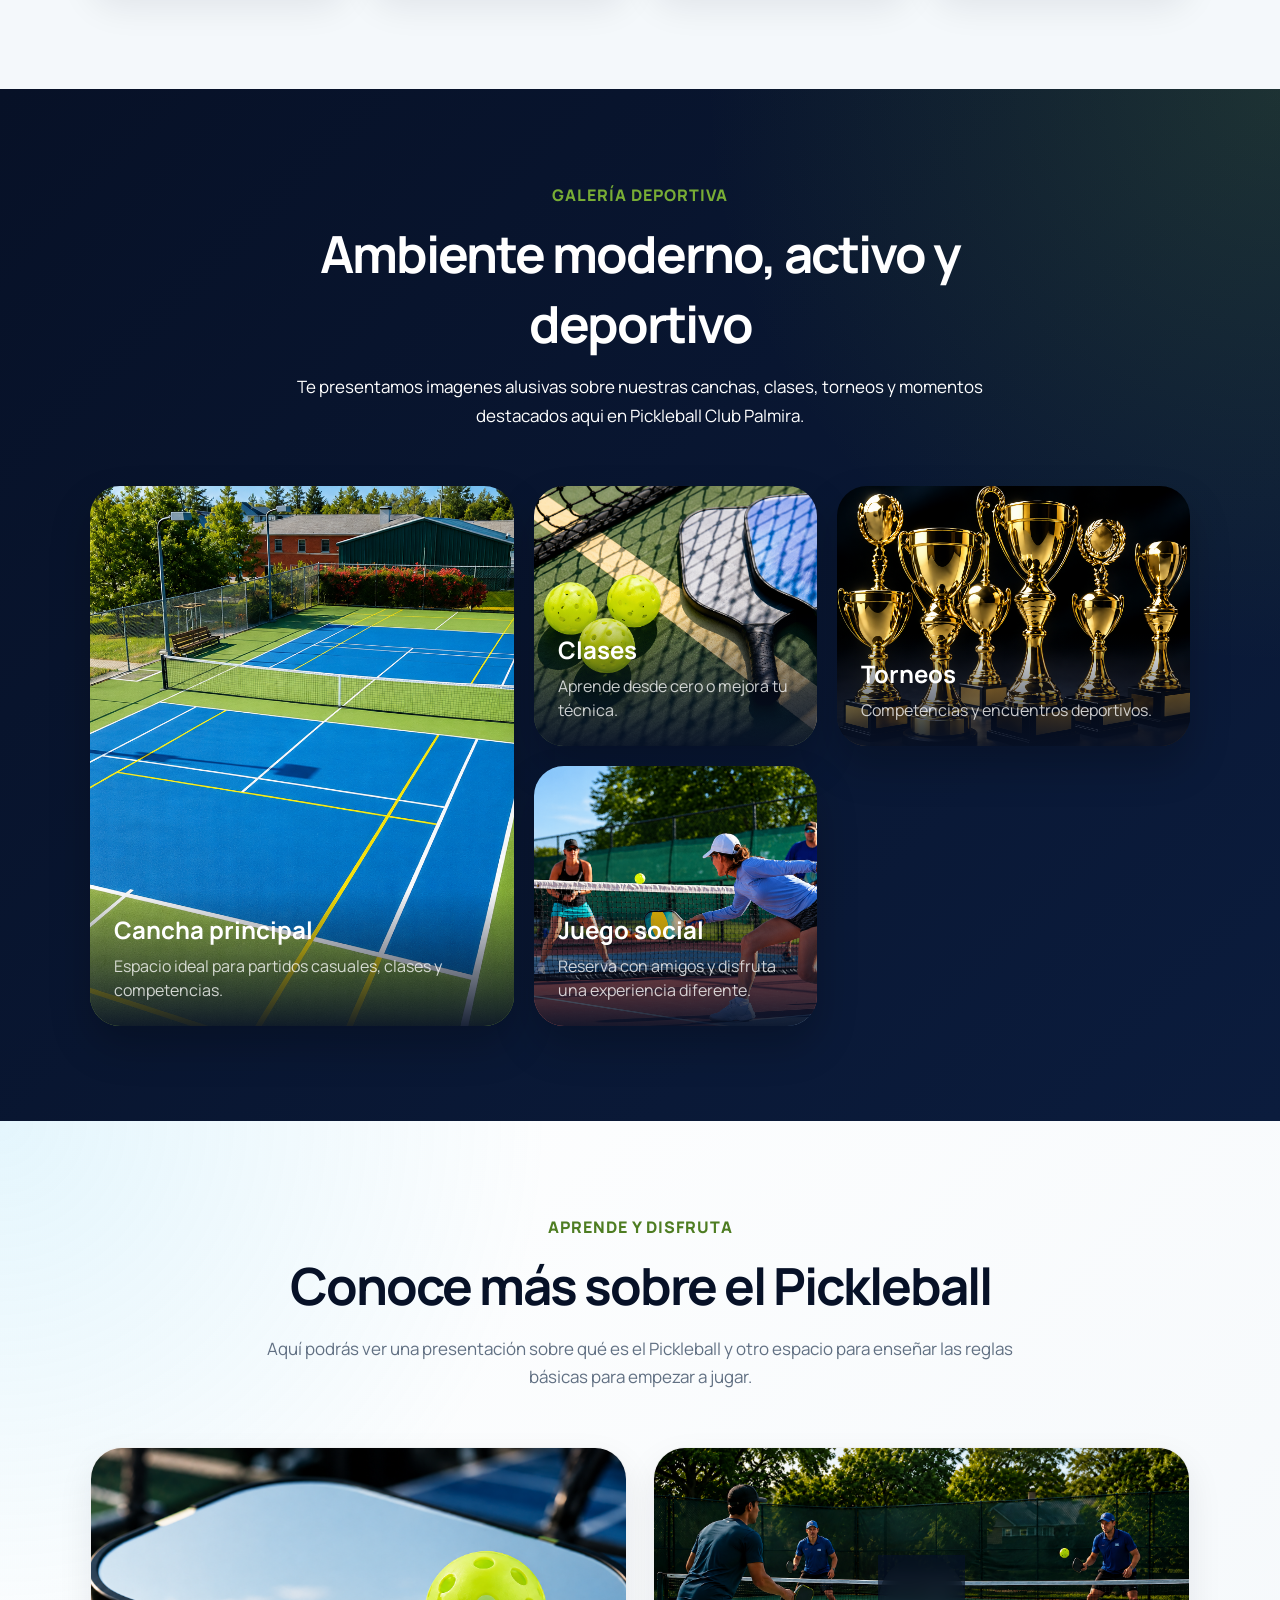
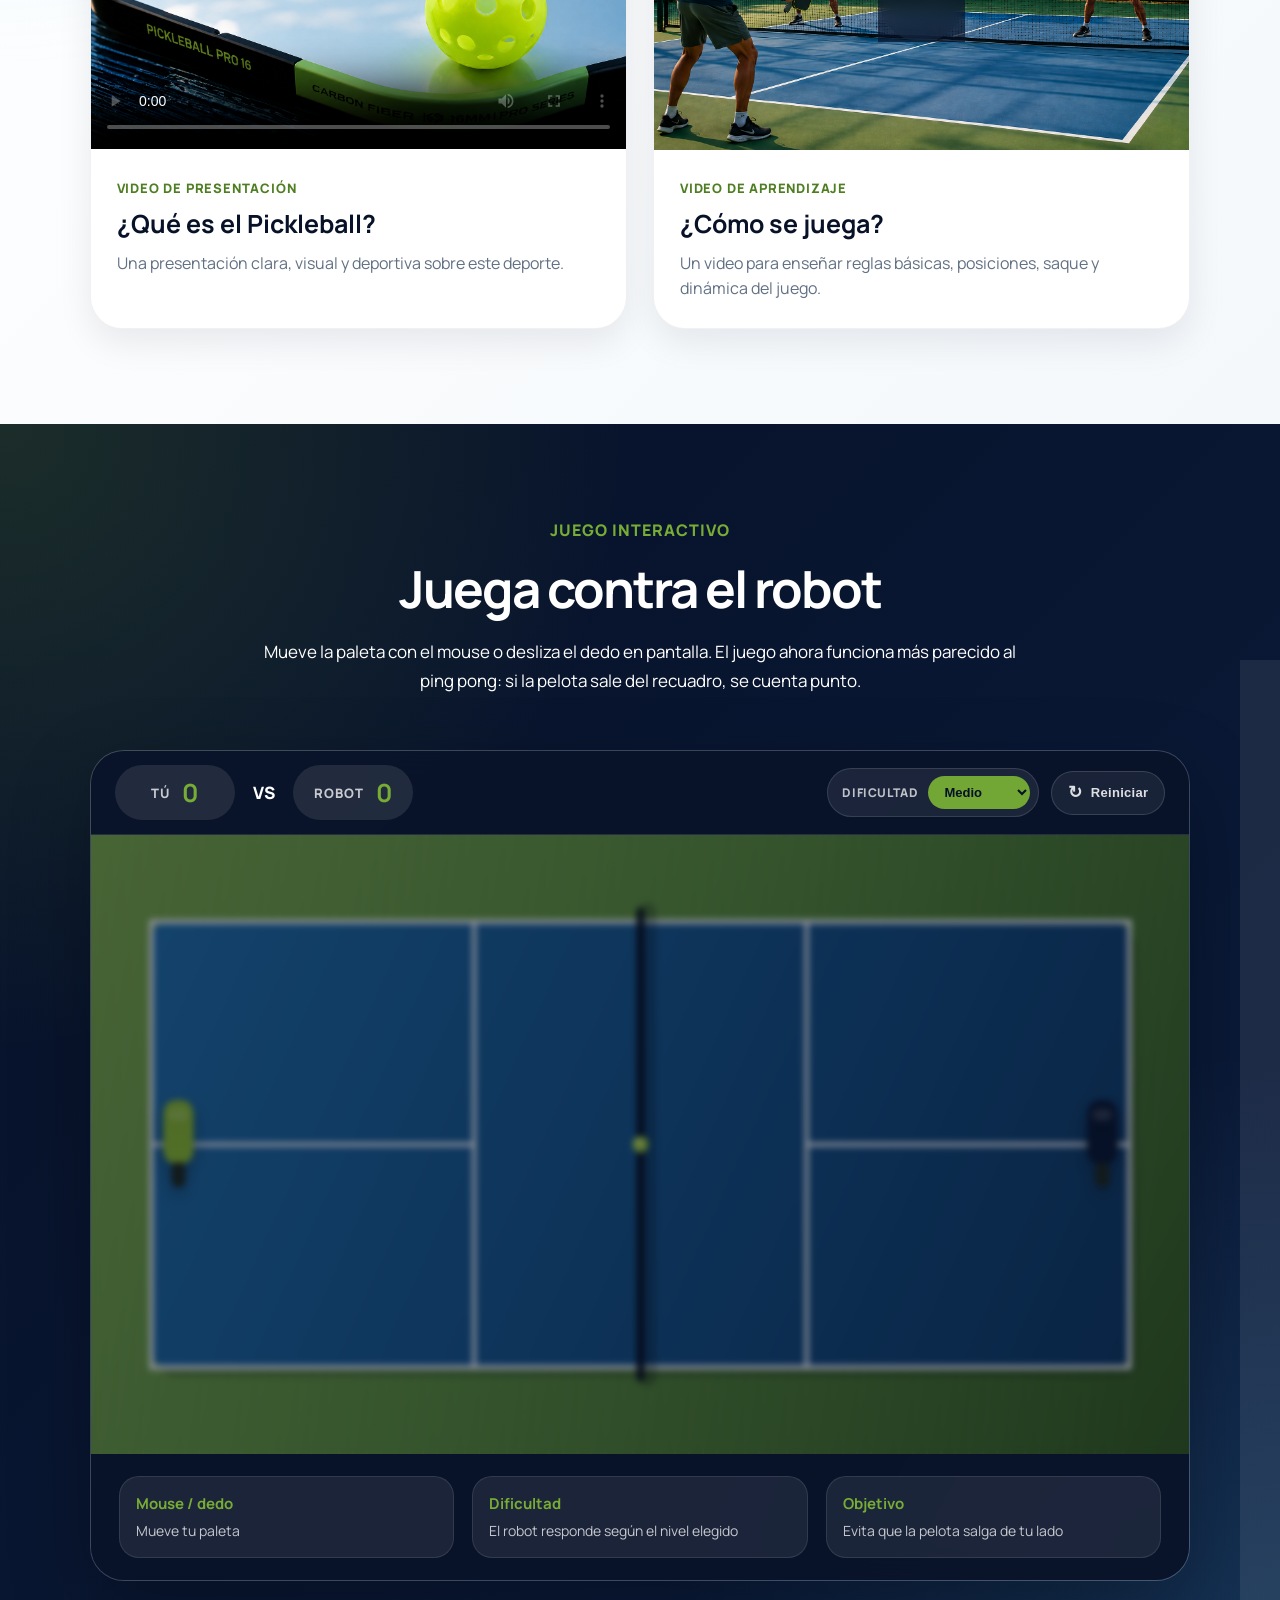
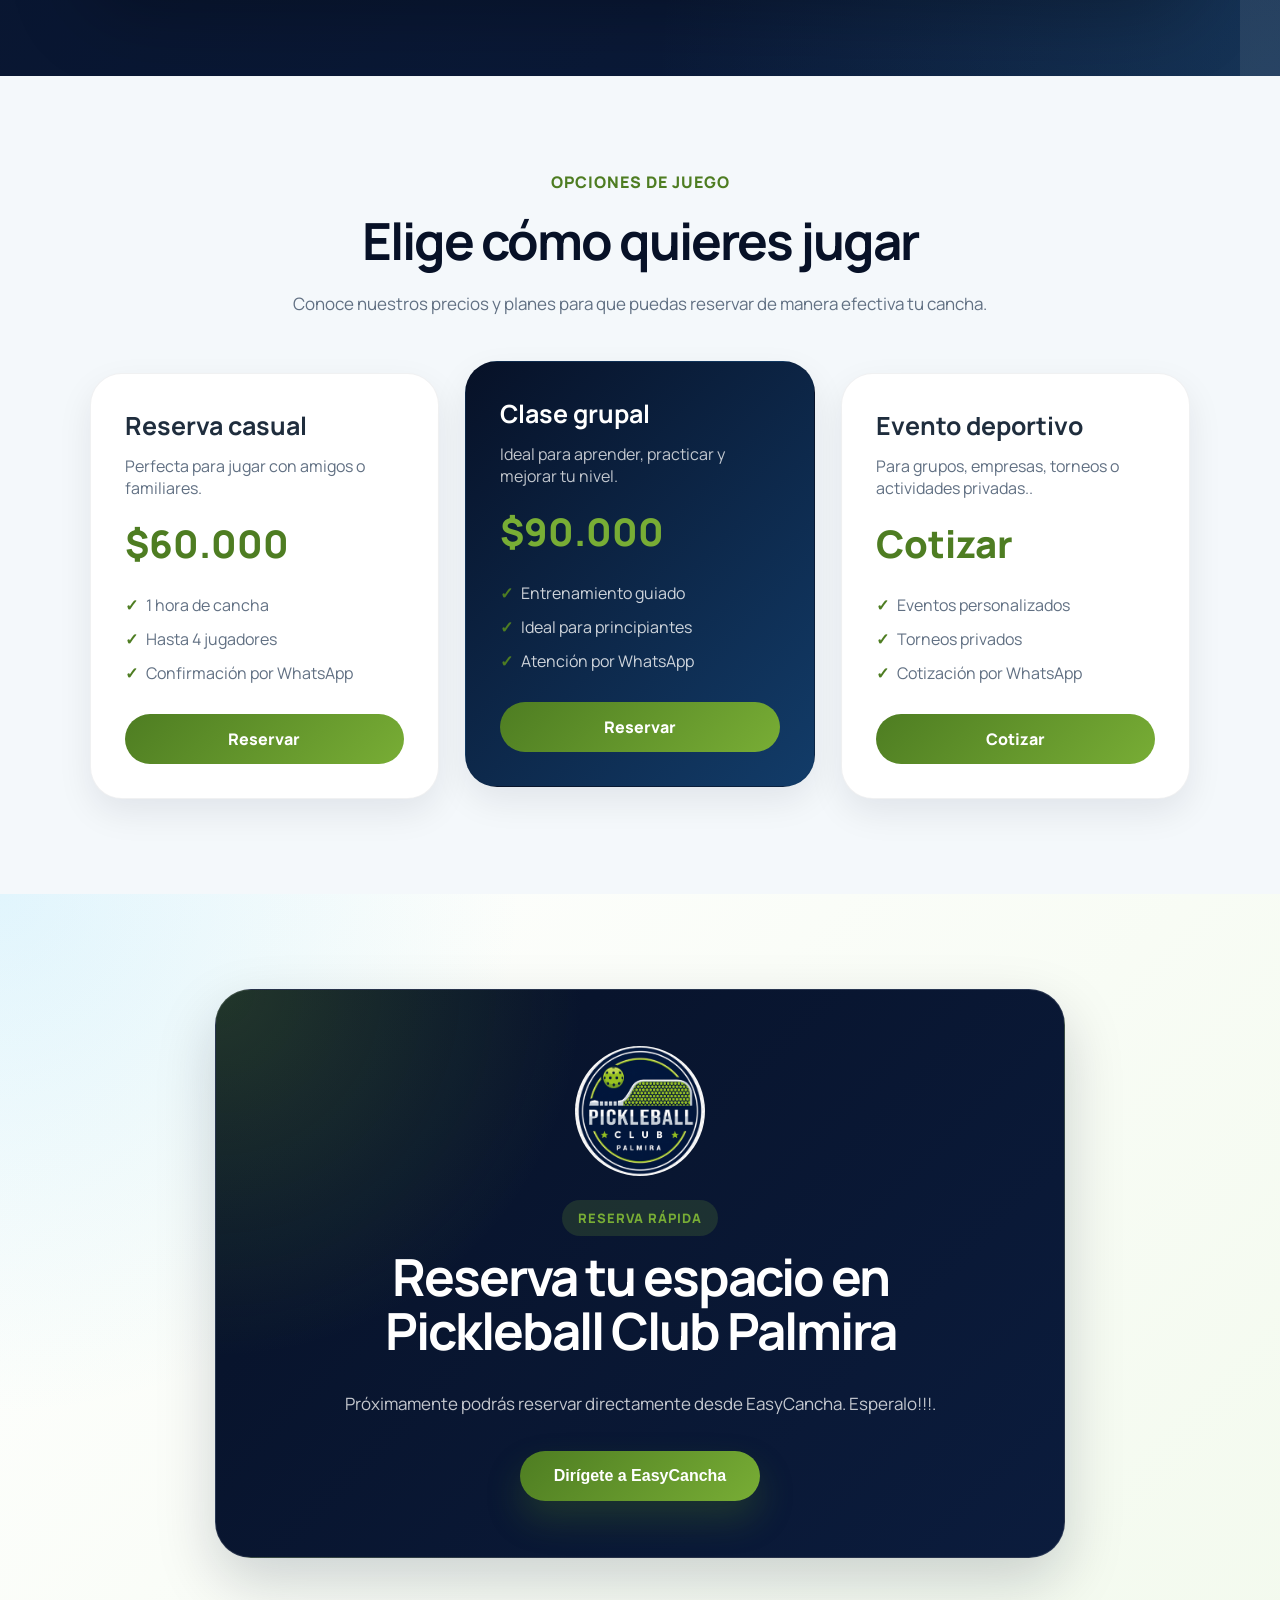
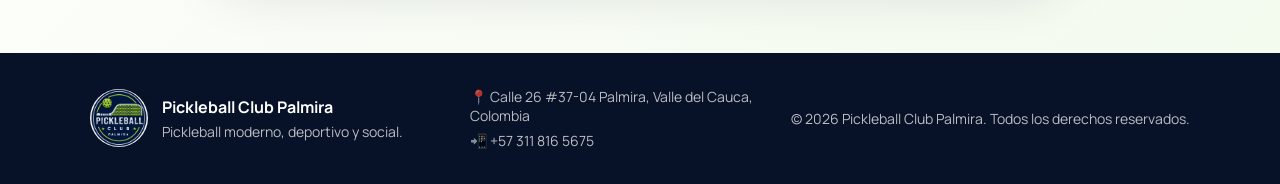
==== commit 7fafeee4: "Agrega favicon y boton EasyCancha" ====
--- a/index.html
+++ b/index.html
@@ -156,7 +156,7 @@
       <span>Galería deportiva</span>
       <h2>Ambiente moderno, activo y deportivo</h2>
       <p>
-        Te presentamos imagenes alusivas sobre las nuestras canchas, clases, torneos y momentos 
+        Te presentamos imagenes alusivas sobre nuestras canchas, clases, torneos y momentos 
         destacados aqui en Pickleball Club Palmira.
       </p>
     </div>
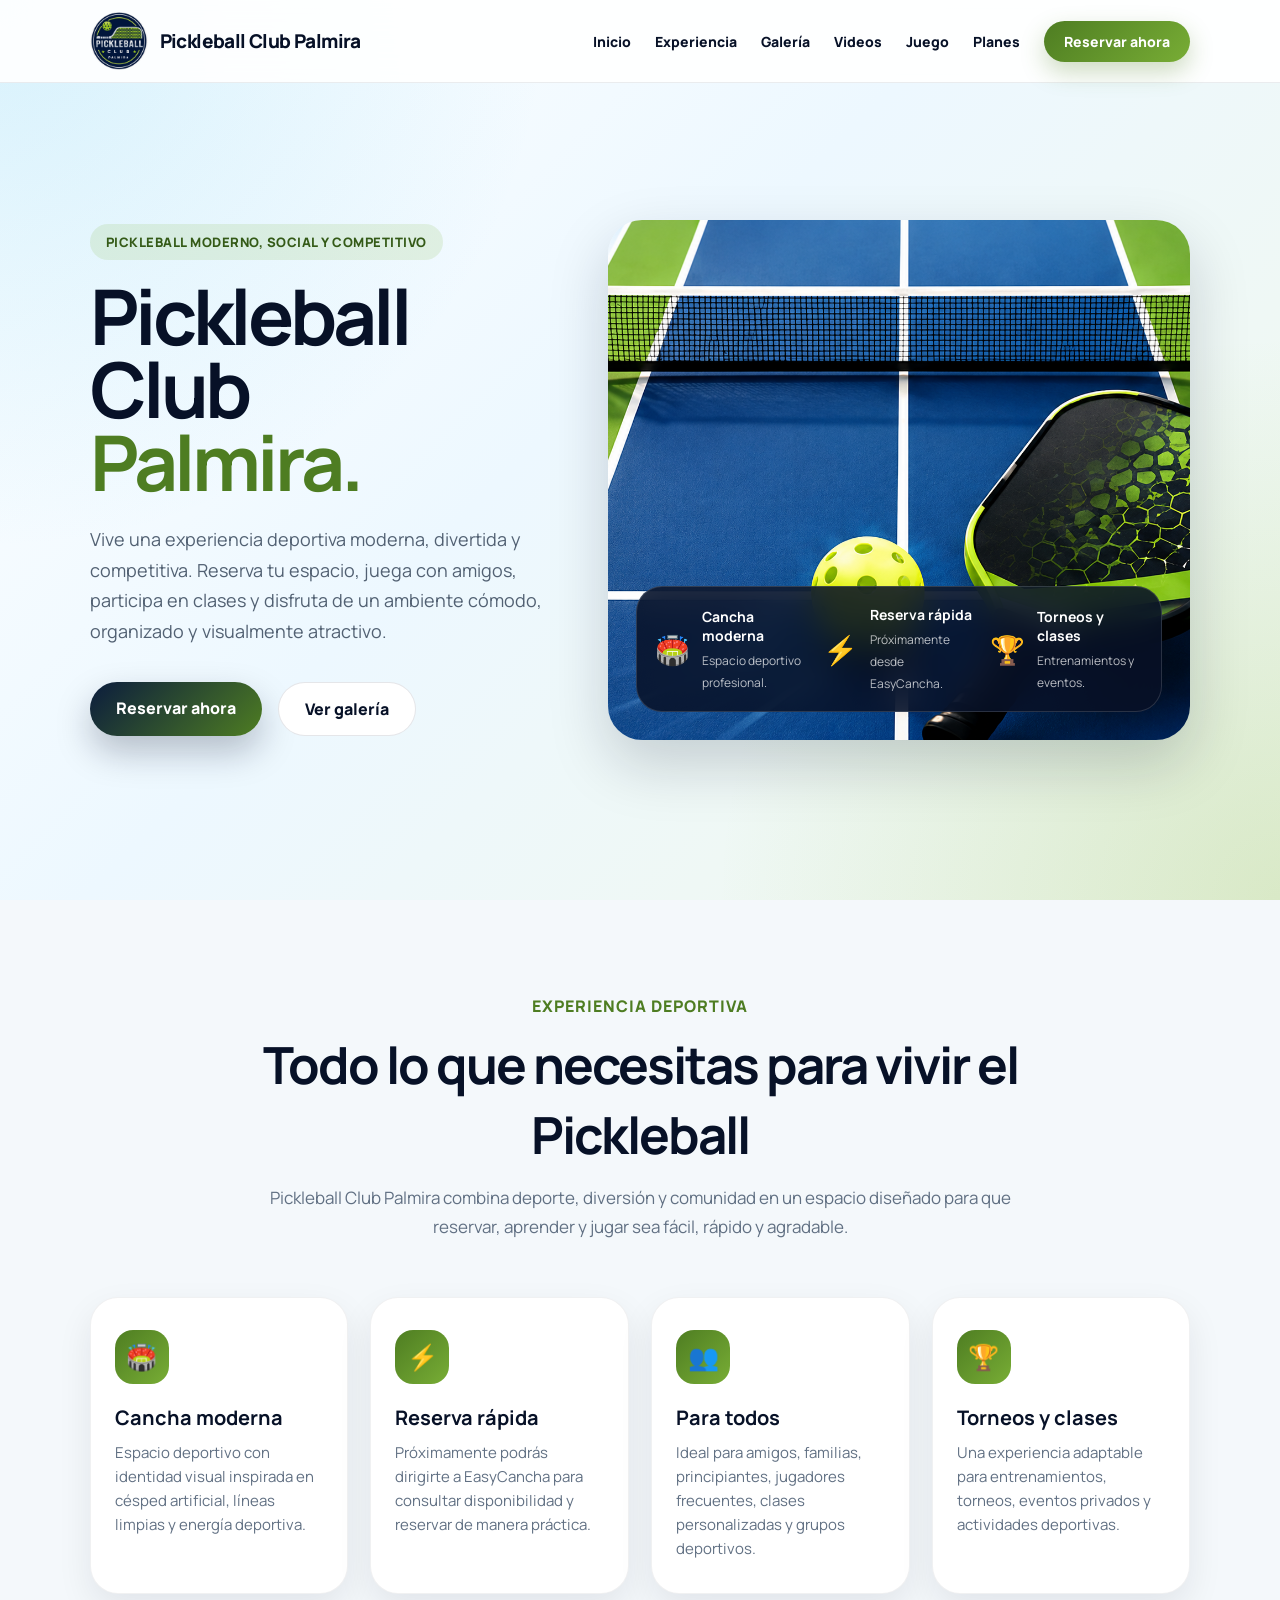
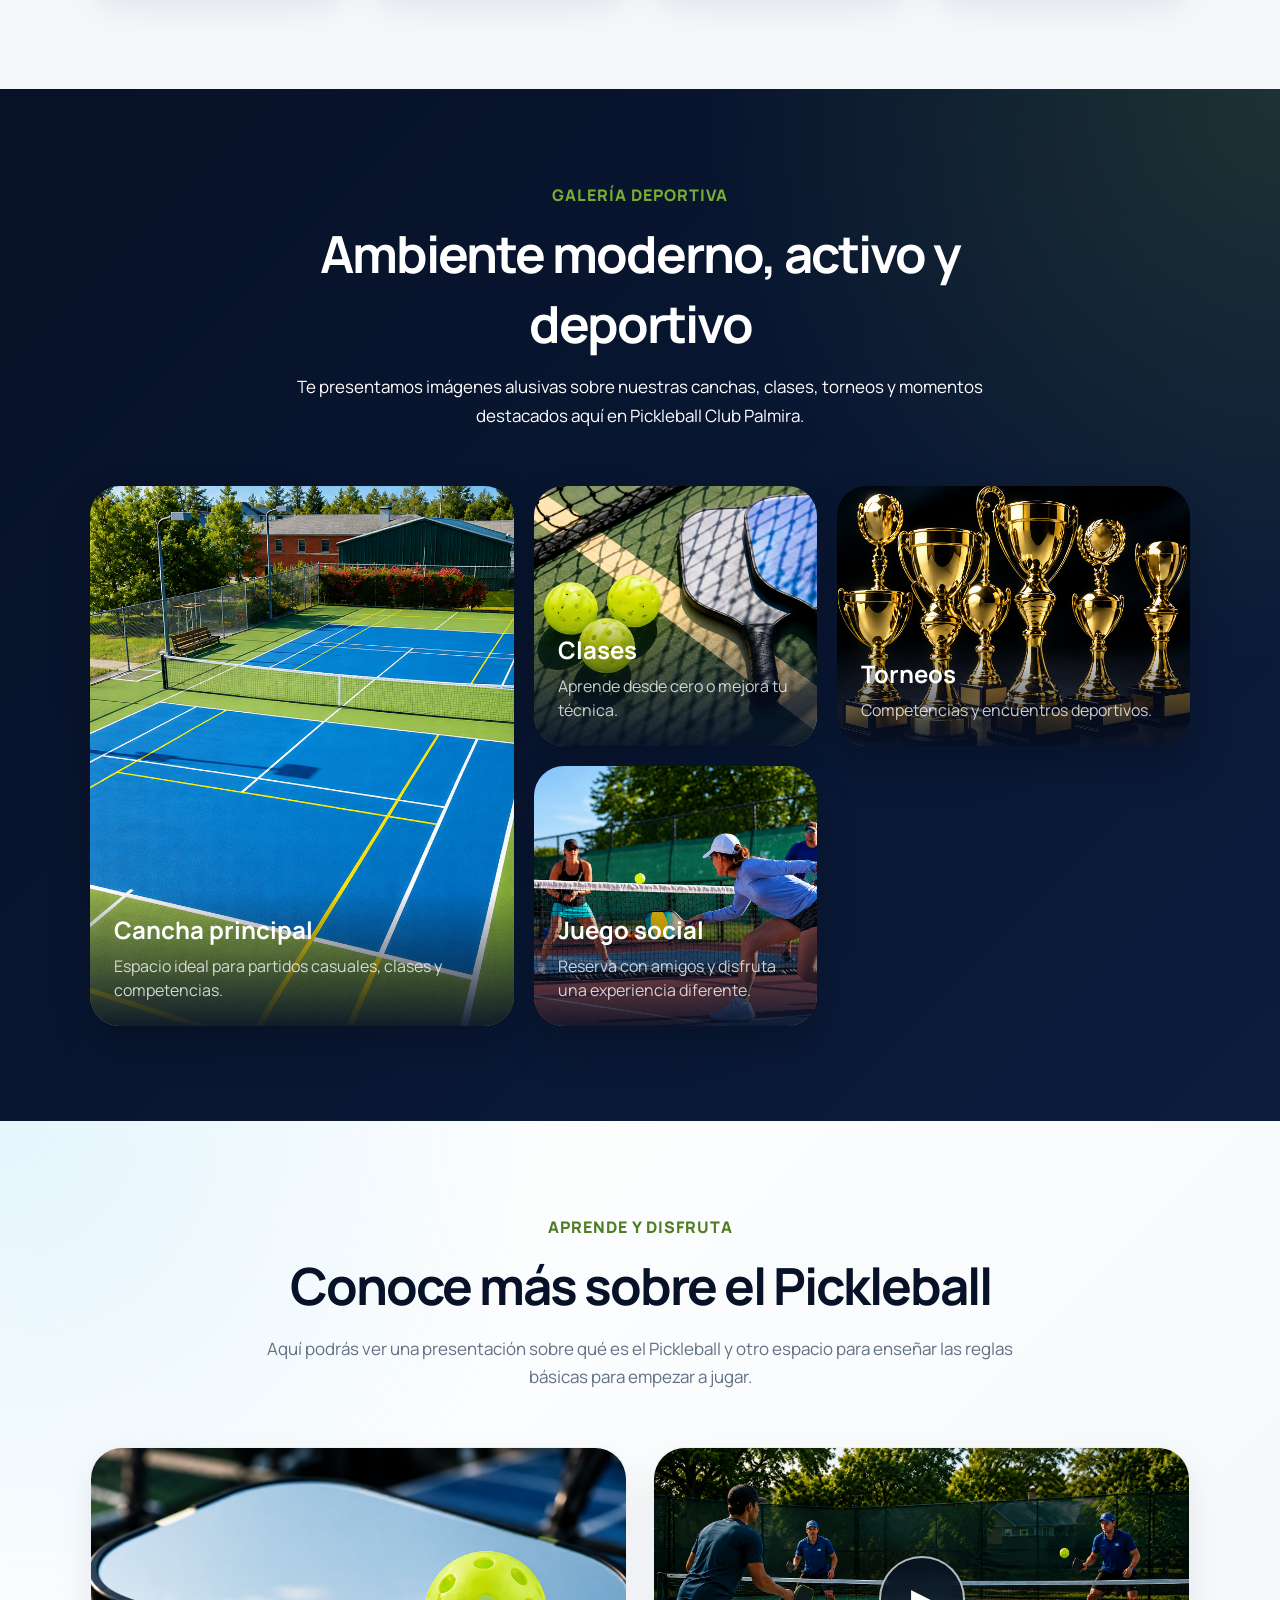
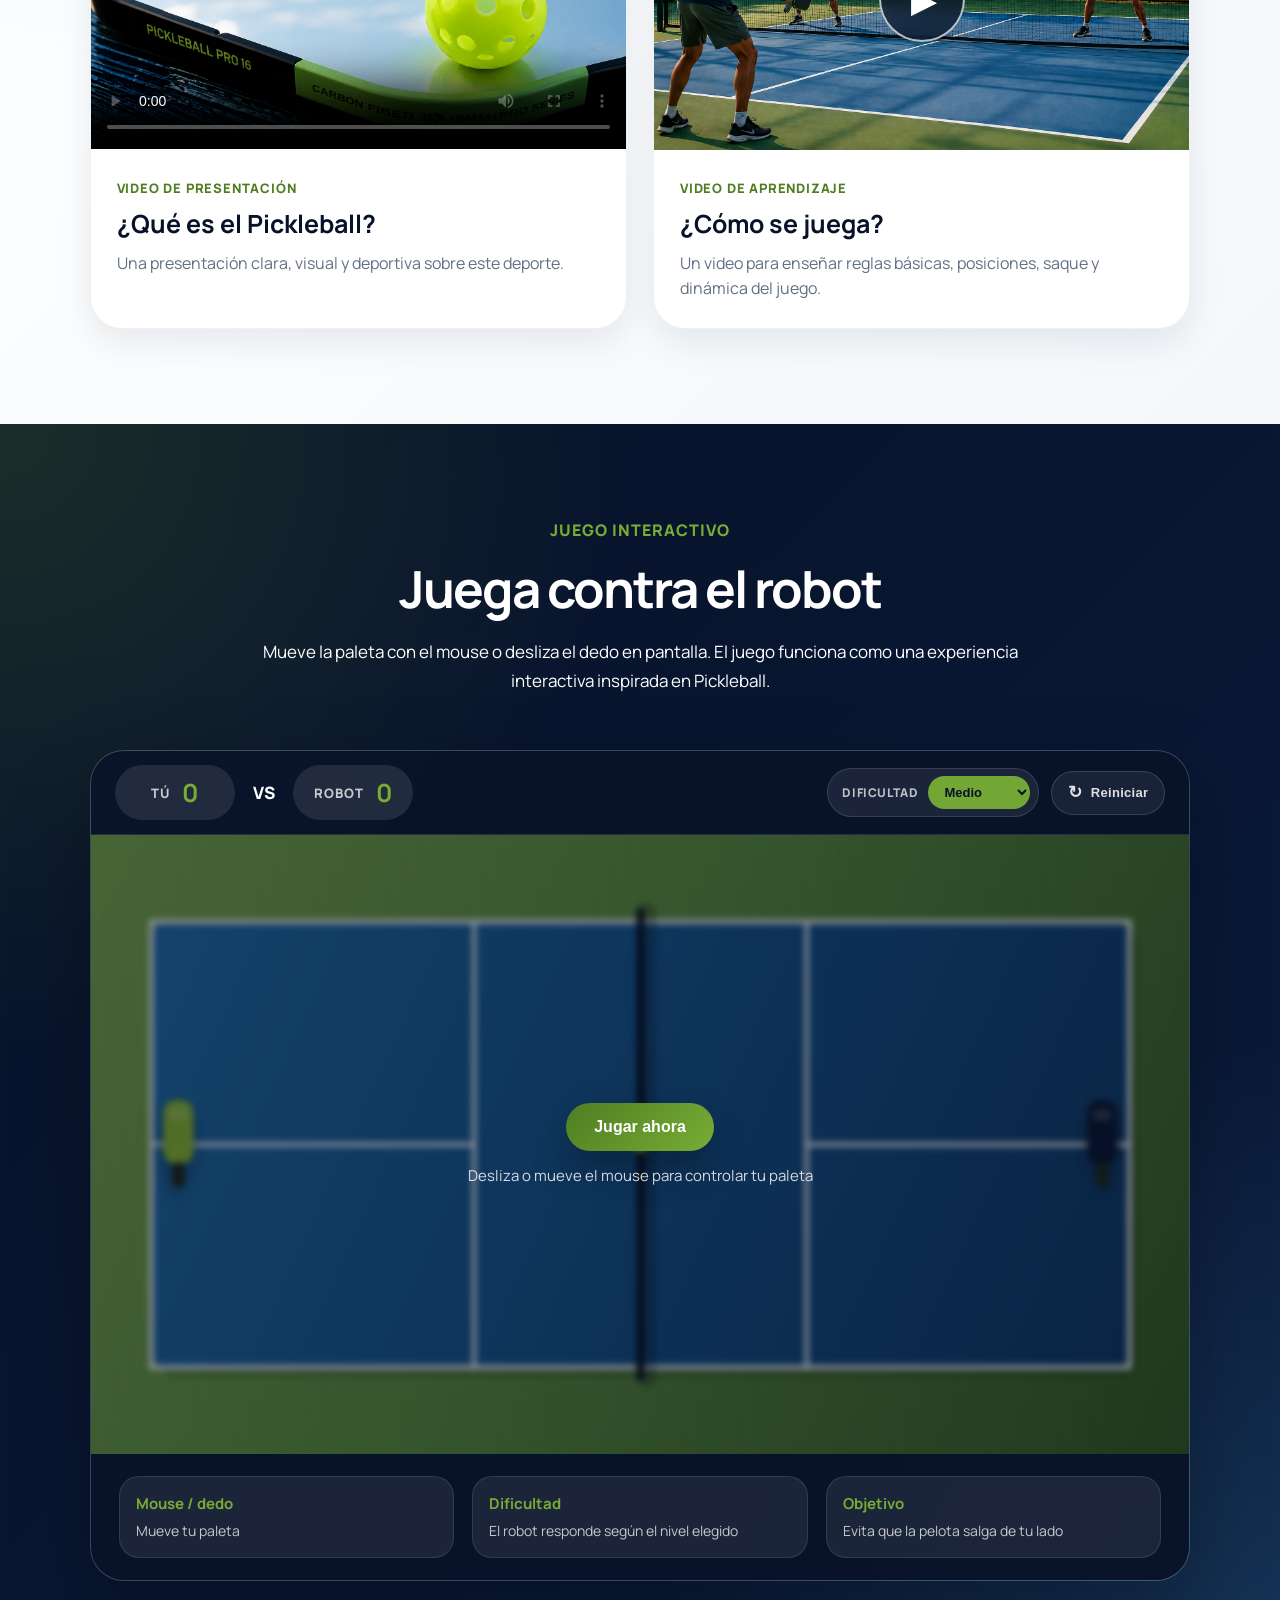
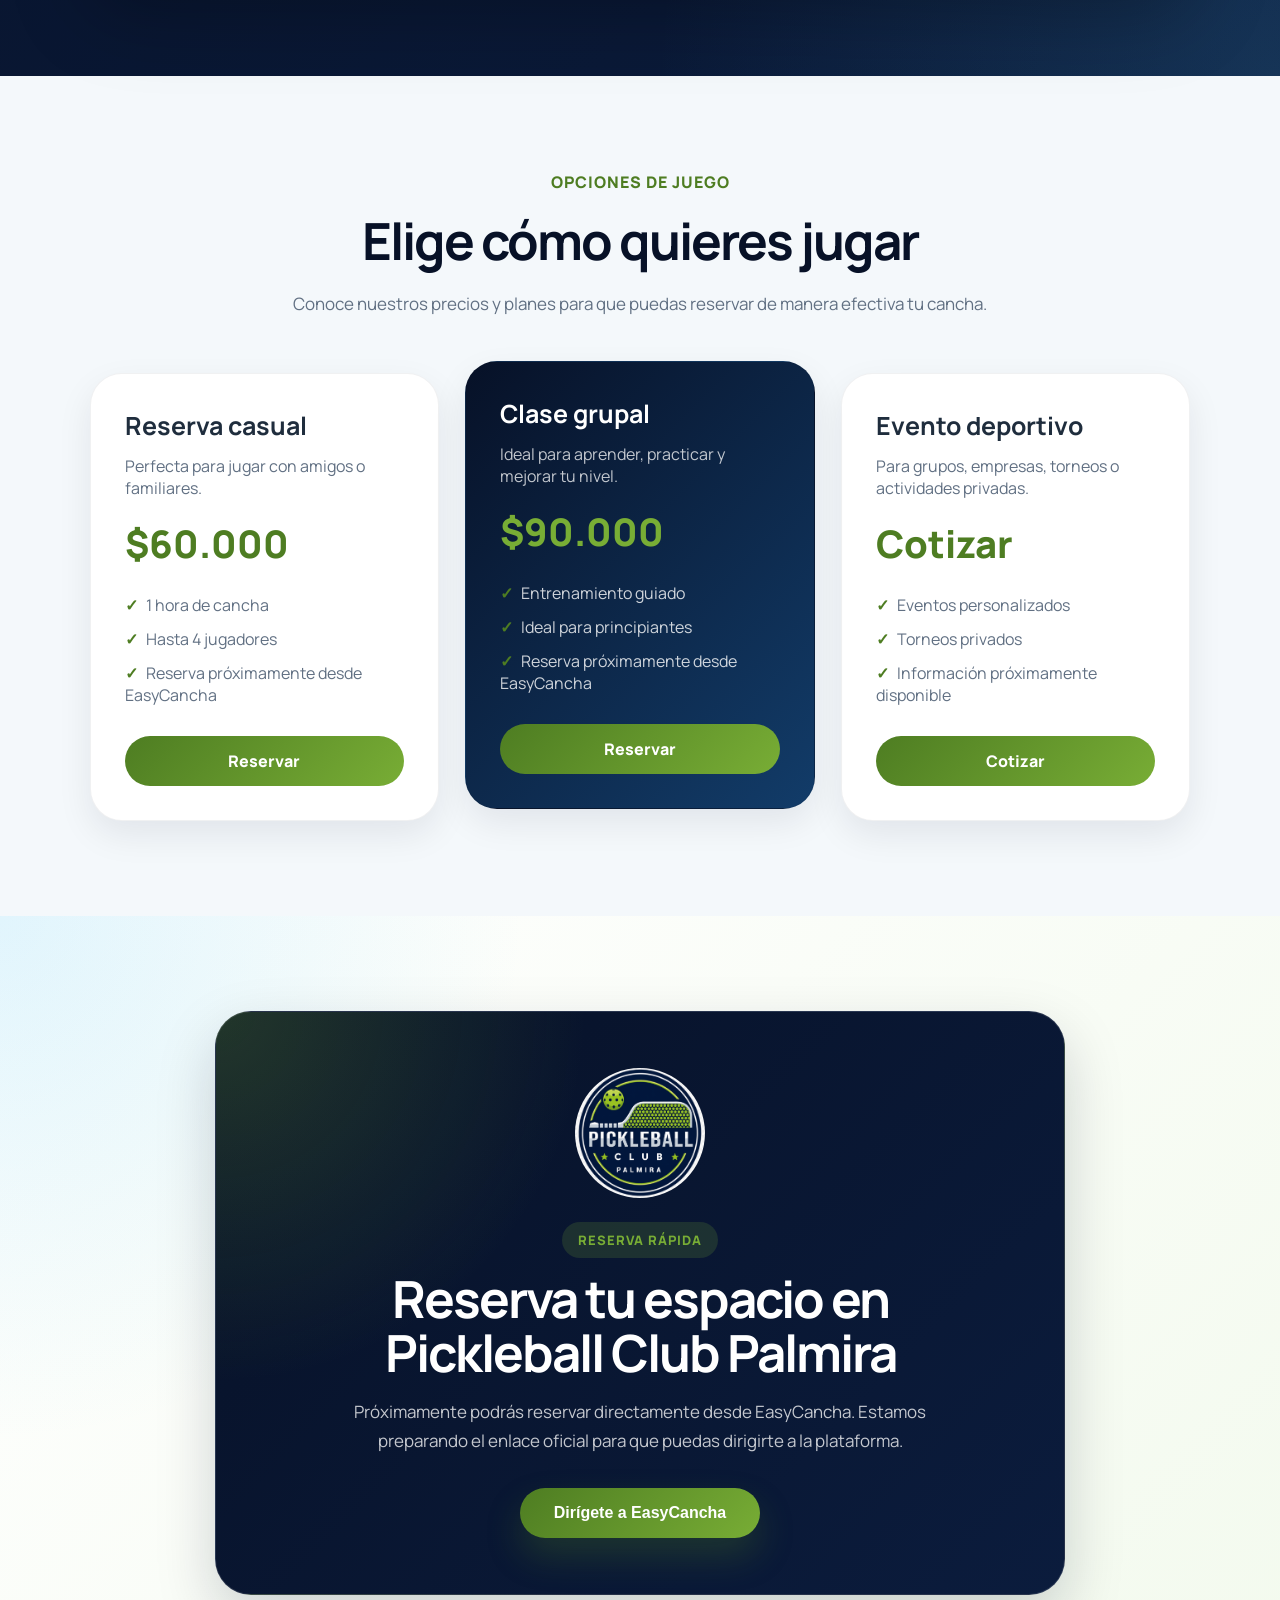
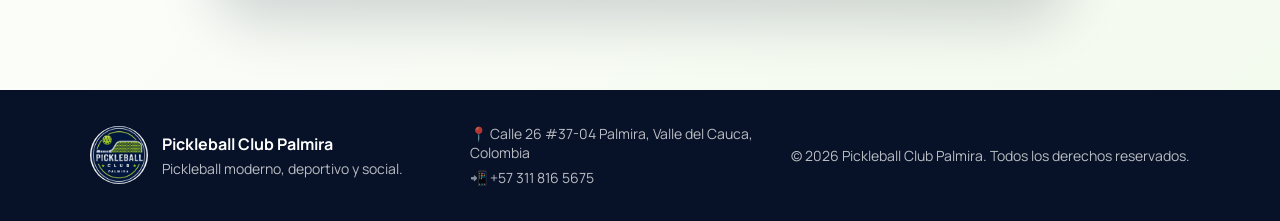
==== commit f9b7af8e: "Cambio de index" ====
--- a/index.html
+++ b/index.html
@@ -4,7 +4,17 @@
   <meta charset="UTF-8" />
   <meta name="viewport" content="width=device-width, initial-scale=1.0" />
 
-  <title>Pickleball Club Palmira | Reserva tu cancha</title>
+  <title>Pickleball Club Palmira | Canchas, clases y reservas de Pickleball</title>
+
+  <meta 
+    name="description" 
+    content="Pickleball Club Palmira: disfruta canchas, clases, juego social, torneos y experiencias deportivas de Pickleball en Palmira, Valle del Cauca."
+  >
+
+  <meta name="robots" content="index, follow">
+  <meta name="theme-color" content="#071127">
+
+  <link rel="canonical" href="https://pickleballpalmira.com/">
 
   <link rel="preconnect" href="https://fonts.googleapis.com">
   <link rel="preconnect" href="https://fonts.gstatic.com" crossorigin>
@@ -14,11 +24,63 @@
     rel="stylesheet"
   >
 
-  <link rel="icon" type="image/png" href="assets/img/logo/logo-pickleball.png">
-  <link rel="apple-touch-icon" href="assets/img/logo/logo-pickleball.png">
-
-  <link rel="stylesheet" href="styles.css" />
-</head>
+  <!-- FAVICON -->
+  <link rel="icon" type="image/png" href="/favicon.png?v=11">
+  <link rel="shortcut icon" type="image/png" href="/favicon.png?v=11">
+  <link rel="apple-touch-icon" href="/favicon.png?v=11">
+
+  <!-- OPEN GRAPH / WHATSAPP / FACEBOOK -->
+  <meta property="og:type" content="website">
+  <meta property="og:site_name" content="Pickleball Club Palmira">
+  <meta property="og:url" content="https://pickleballpalmira.com/">
+  <meta property="og:title" content="Pickleball Club Palmira">
+  <meta 
+    property="og:description" 
+    content="Canchas, clases, torneos y experiencias deportivas de Pickleball en Palmira."
+  >
+  <meta property="og:image" content="https://pickleballpalmira.com/assets/img/logo/logo-pickleball.png">
+
+  <!-- TWITTER / X -->
+  <meta name="twitter:card" content="summary_large_image">
+  <meta name="twitter:title" content="Pickleball Club Palmira">
+  <meta 
+    name="twitter:description" 
+    content="Canchas, clases, torneos y experiencias deportivas de Pickleball en Palmira."
+  >
+  <meta name="twitter:image" content="https://pickleballpalmira.com/assets/img/logo/logo-pickleball.png">
+
+  <!-- DATOS ESTRUCTURADOS PARA GOOGLE -->
+  <script type="application/ld+json">
+  {
+    "@context": "https://schema.org",
+    "@graph": [
+      {
+        "@type": "WebSite",
+        "@id": "https://pickleballpalmira.com/#website",
+        "url": "https://pickleballpalmira.com/",
+        "name": "Pickleball Club Palmira",
+        "alternateName": "Pickleball Palmira"
+      },
+      {
+        "@type": "SportsActivityLocation",
+        "@id": "https://pickleballpalmira.com/#club",
+        "name": "Pickleball Club Palmira",
+        "url": "https://pickleballpalmira.com/",
+        "description": "Club deportivo de Pickleball en Palmira con canchas, clases, torneos y experiencias deportivas.",
+        "image": "https://pickleballpalmira.com/assets/img/logo/logo-pickleball.png",
+        "telephone": "+573118165675",
+        "sport": "Pickleball",
+        "address": {
+          "@type": "PostalAddress",
+          "streetAddress": "Calle 26 #37-04",
+          "addressLocality": "Palmira",
+          "addressRegion": "Valle del Cauca",
+          "addressCountry": "CO"
+        }
+      }
+    ]
+  }
+  </script>
 
   <link rel="stylesheet" href="styles.css" />
 </head>
@@ -85,7 +147,7 @@
           <span>⚡</span>
           <div>
             <strong>Reserva rápida</strong>
-            <small>Atención directa por WhatsApp.</small>
+            <small>Próximamente desde EasyCancha.</small>
           </div>
         </div>
 
@@ -125,8 +187,8 @@
         <div class="feature-icon">⚡</div>
         <h3>Reserva rápida</h3>
         <p>
-          El usuario puede reservar directamente por WhatsApp de forma rápida,
-          cómoda y sencilla.
+          Próximamente podrás dirigirte a EasyCancha para consultar disponibilidad
+          y reservar de manera práctica.
         </p>
       </article>
 
@@ -156,8 +218,8 @@
       <span>Galería deportiva</span>
       <h2>Ambiente moderno, activo y deportivo</h2>
       <p>
-        Te presentamos imagenes alusivas sobre nuestras canchas, clases, torneos y momentos 
-        destacados aqui en Pickleball Club Palmira.
+        Te presentamos imágenes alusivas sobre nuestras canchas, clases, torneos y momentos 
+        destacados aquí en Pickleball Club Palmira.
       </p>
     </div>
 
@@ -258,8 +320,7 @@
       <h2>Juega contra el robot</h2>
       <p>
         Mueve la paleta con el mouse o desliza el dedo en pantalla.
-        El juego ahora funciona más parecido al ping pong: si la pelota sale del recuadro,
-        se cuenta punto.
+        El juego funciona como una experiencia interactiva inspirada en Pickleball.
       </p>
     </div>
 
@@ -355,7 +416,7 @@
         <ul>
           <li>1 hora de cancha</li>
           <li>Hasta 4 jugadores</li>
-          <li>Confirmación por WhatsApp</li>
+          <li>Reserva próximamente desde EasyCancha</li>
         </ul>
 
         <a href="#reserva">Reservar</a>
@@ -370,7 +431,7 @@
         <ul>
           <li>Entrenamiento guiado</li>
           <li>Ideal para principiantes</li>
-          <li>Atención por WhatsApp</li>
+          <li>Reserva próximamente desde EasyCancha</li>
         </ul>
 
         <a href="#reserva">Reservar</a>
@@ -378,14 +439,14 @@
 
       <article class="plan-card">
         <h3>Evento deportivo</h3>
-        <p>Para grupos, empresas, torneos o actividades privadas..</p>
+        <p>Para grupos, empresas, torneos o actividades privadas.</p>
 
         <div class="price">Cotizar</div>
 
         <ul>
           <li>Eventos personalizados</li>
           <li>Torneos privados</li>
-          <li>Cotización por WhatsApp</li>
+          <li>Información próximamente disponible</li>
         </ul>
 
         <a href="#reserva">Cotizar</a>
@@ -407,10 +468,8 @@
       <h2>Reserva tu espacio en Pickleball Club Palmira</h2>
 
       <p>
-        <p>
-          Próximamente podrás reservar directamente desde EasyCancha.
-          Esperalo!!!.
-        </p>
+        Próximamente podrás reservar directamente desde EasyCancha.
+        Estamos preparando el enlace oficial para que puedas dirigirte a la plataforma.
       </p>
 
       <button type="button" class="btn-whatsapp-reserva" id="easyCanchaBtn">
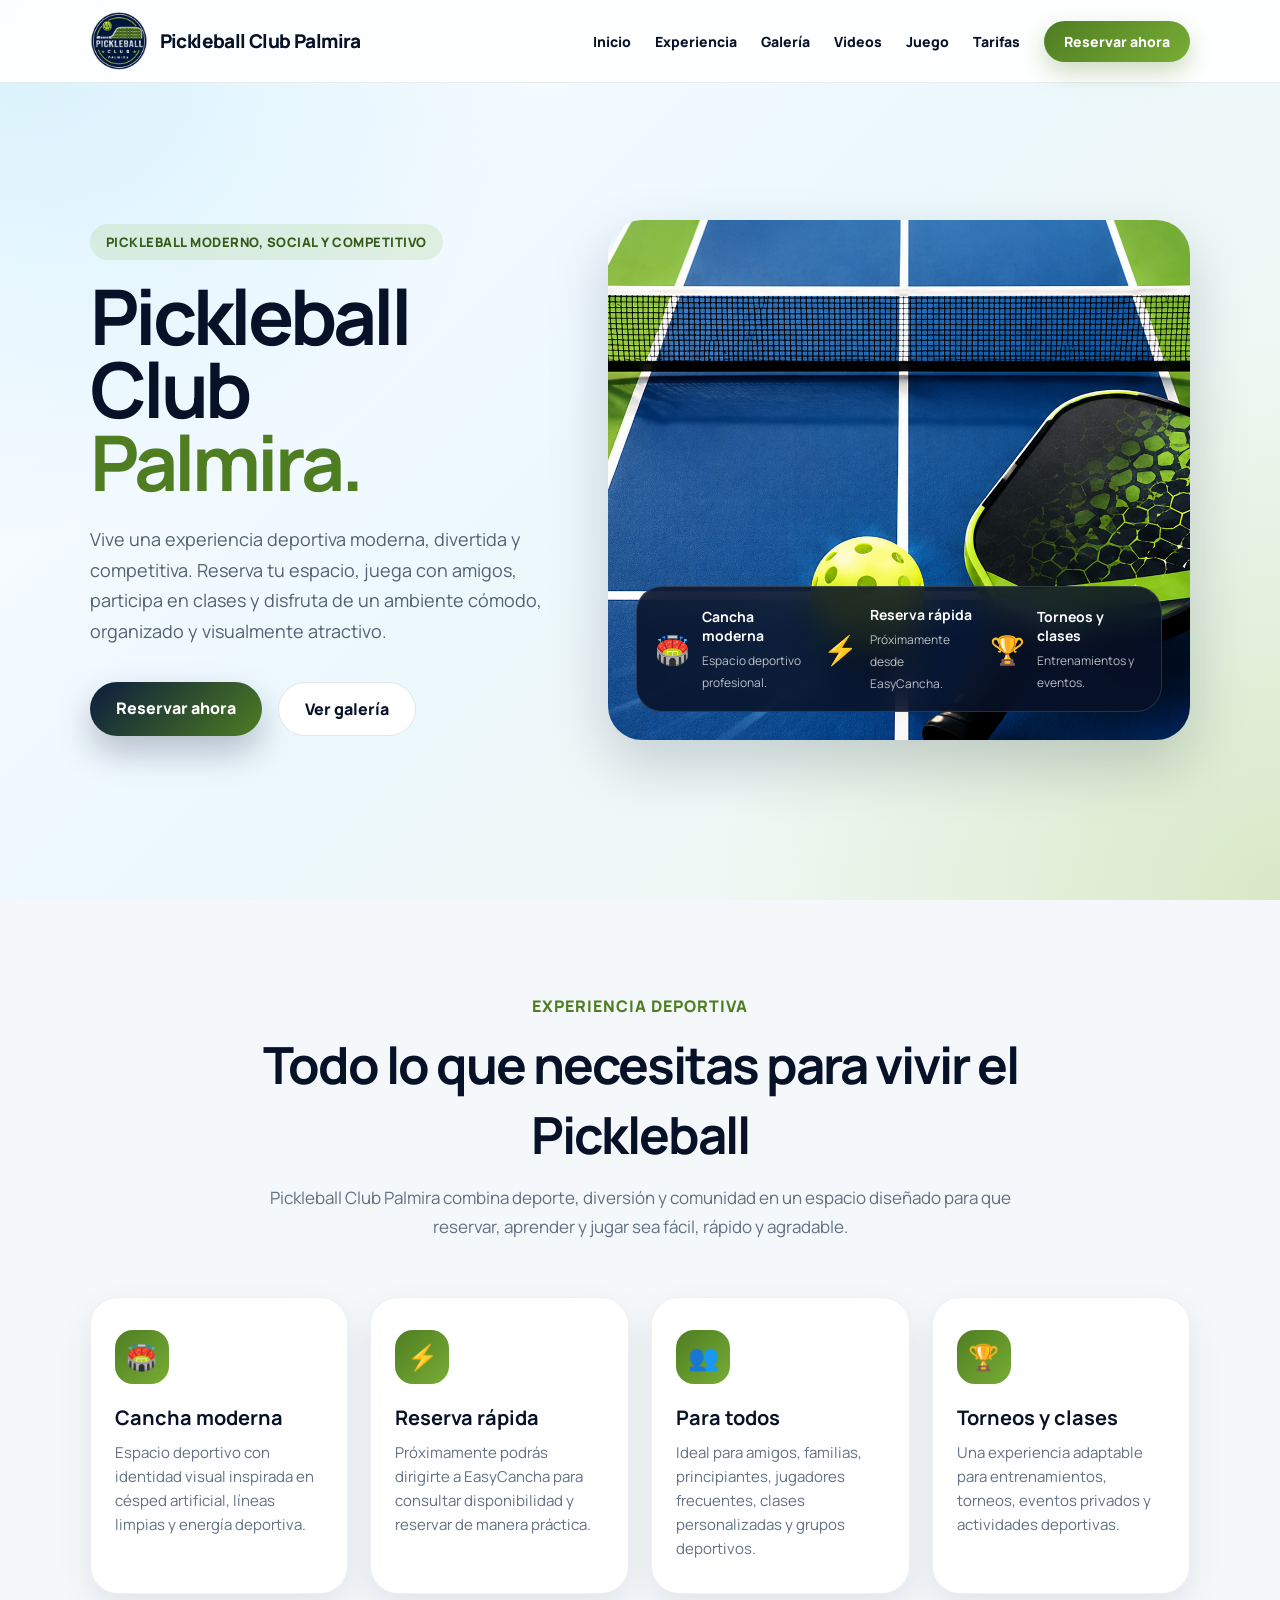
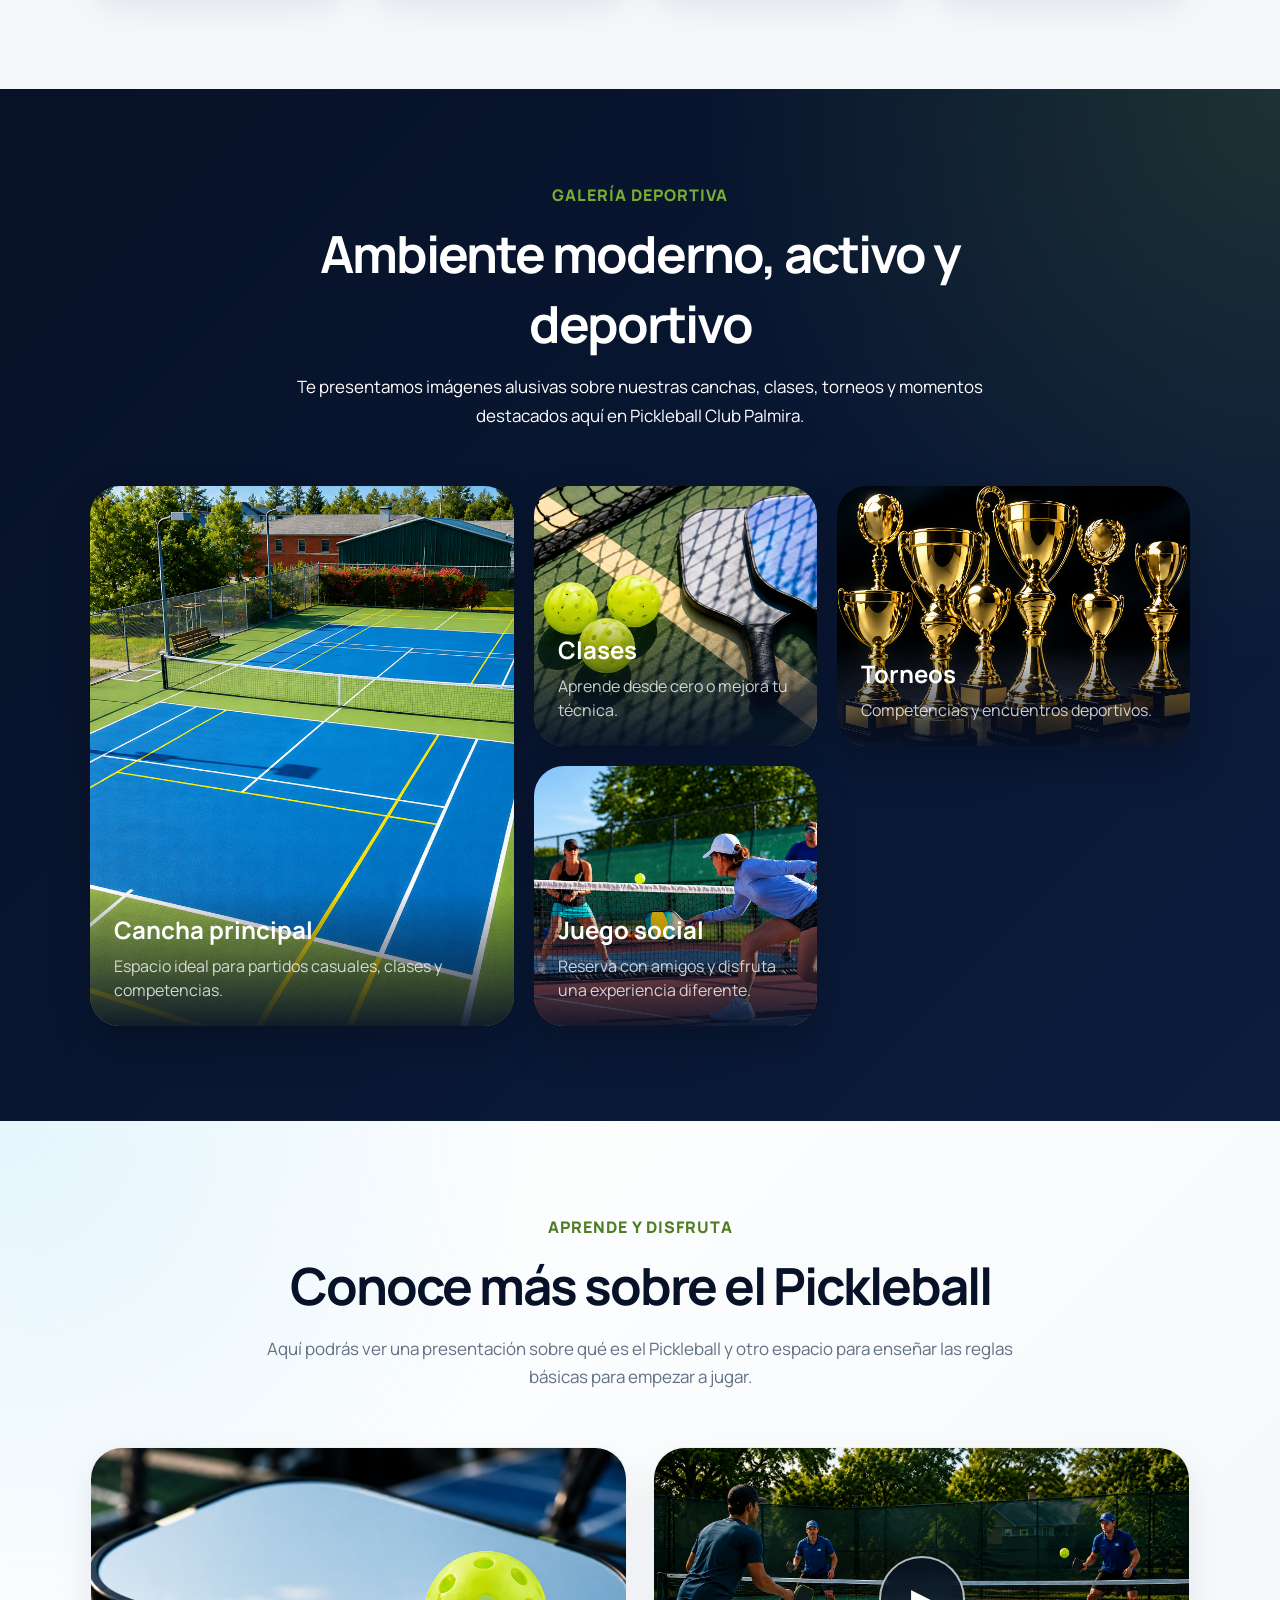
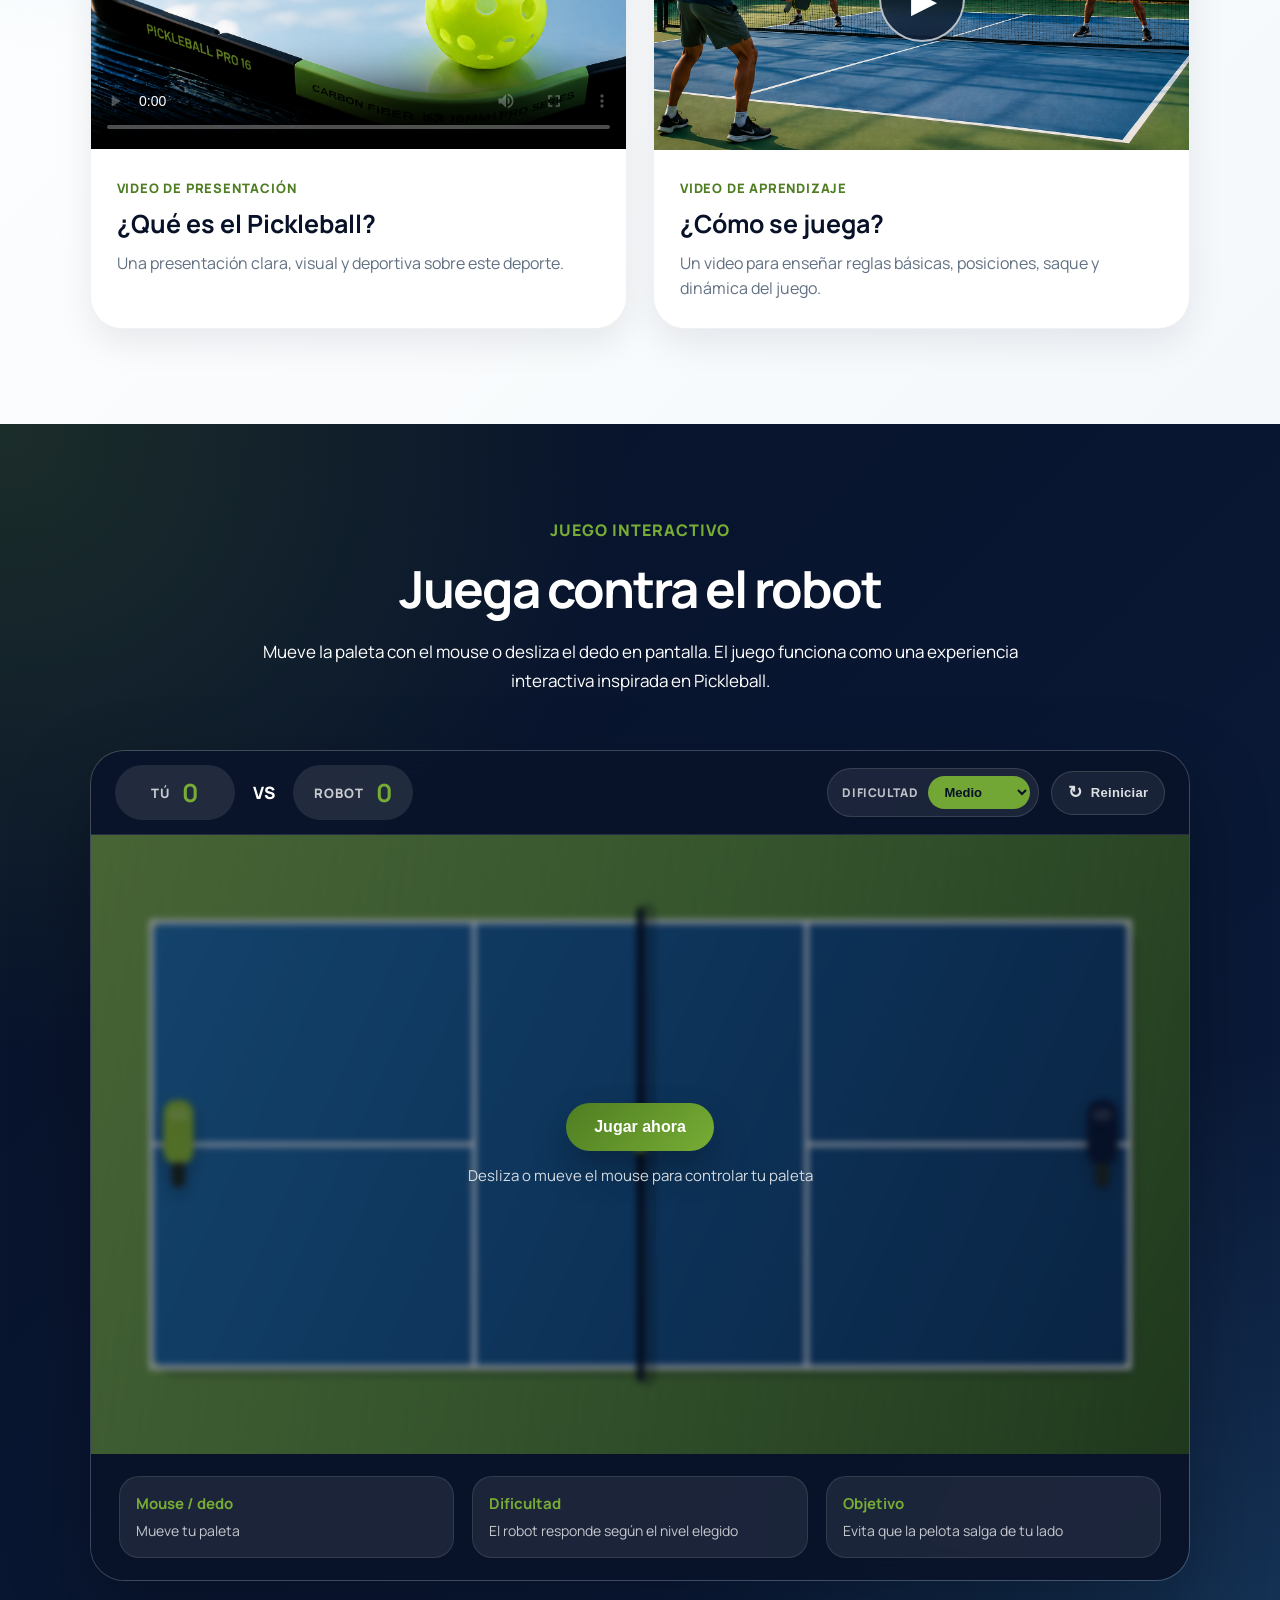
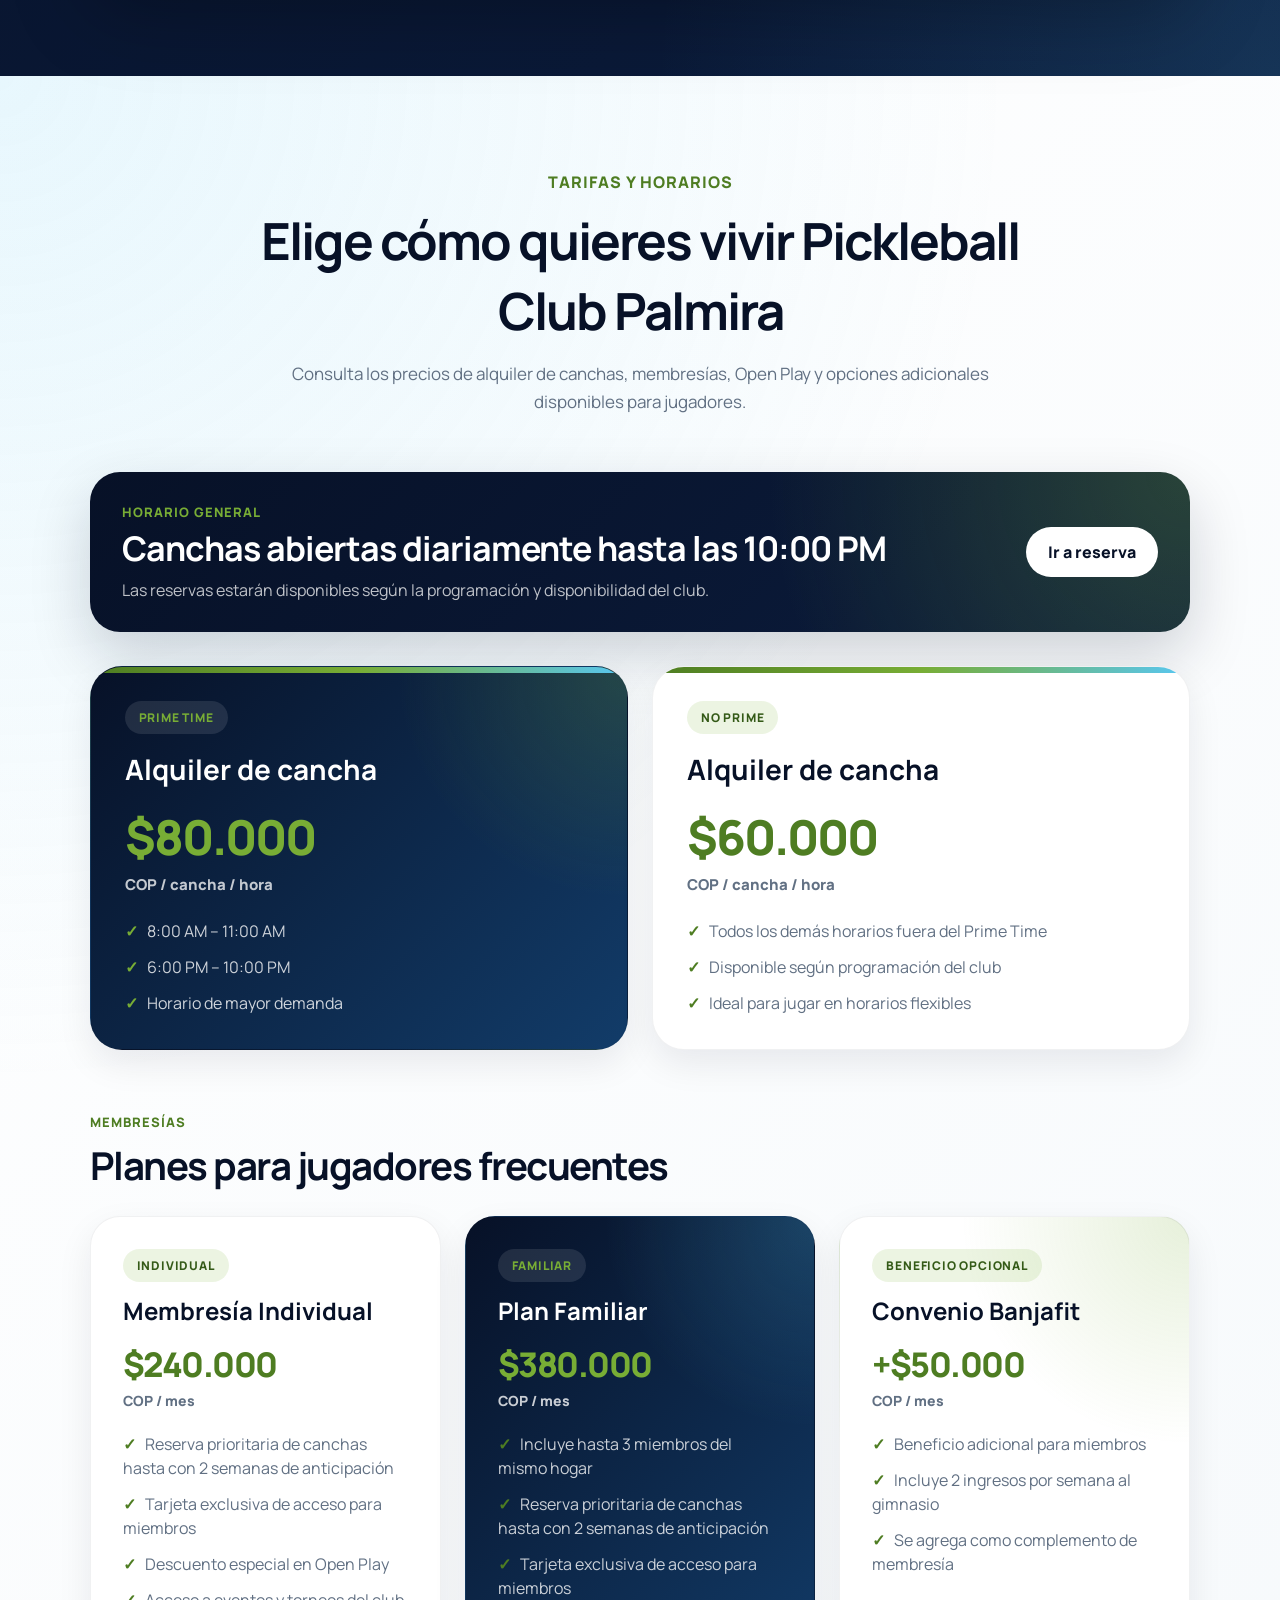
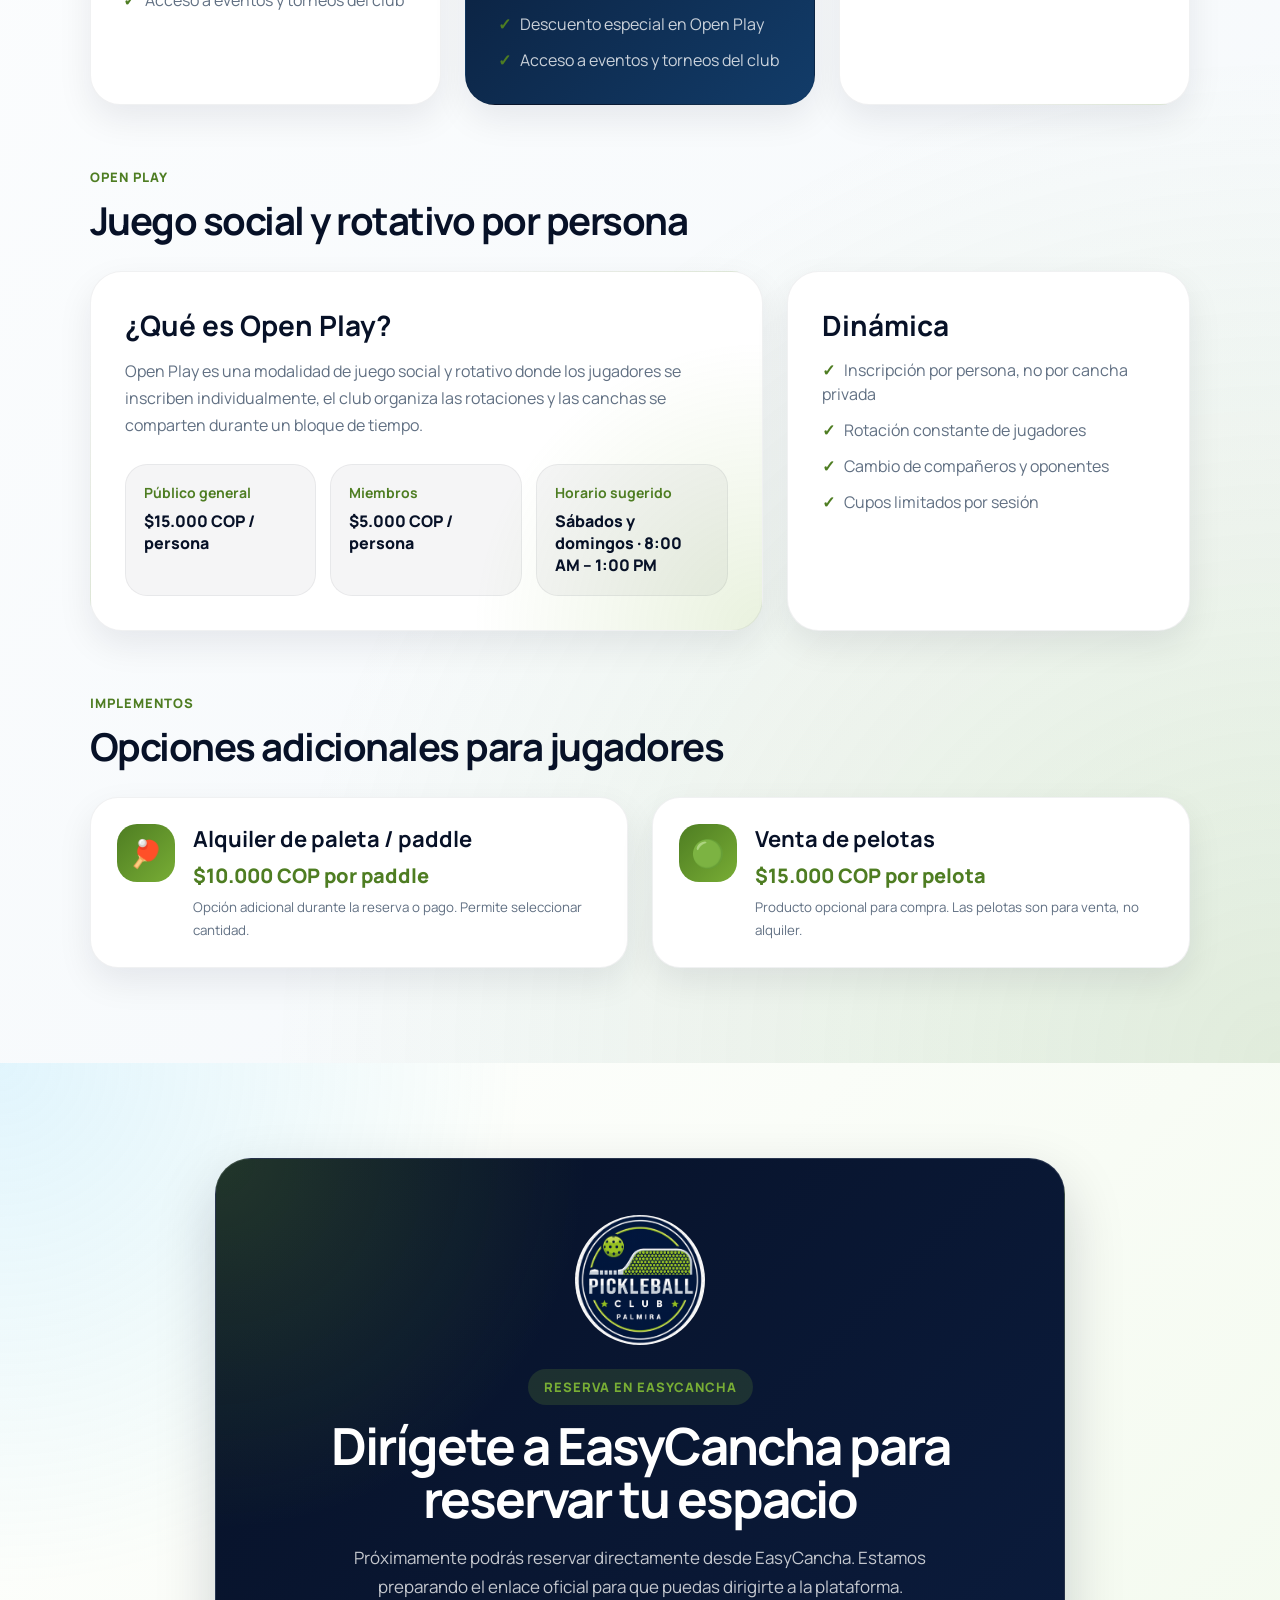
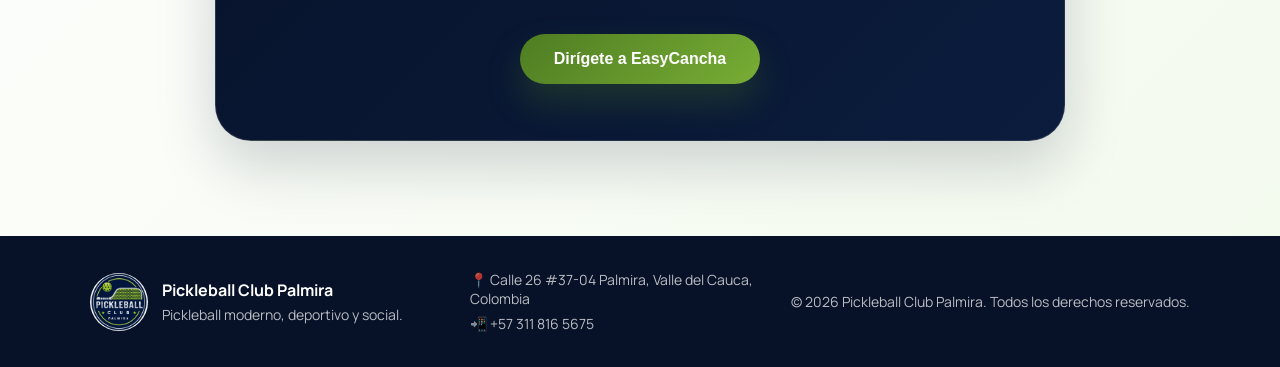
==== commit 2b33aae8: "Actualiza tarifas horarios membresias y SEO final" ====
--- a/index.html
+++ b/index.html
@@ -4,11 +4,11 @@
   <meta charset="UTF-8" />
   <meta name="viewport" content="width=device-width, initial-scale=1.0" />
 
-  <title>Pickleball Club Palmira | Canchas, clases y reservas de Pickleball</title>
+  <title>Pickleball Club Palmira | Canchas, tarifas, membresías y reservas</title>
 
   <meta 
     name="description" 
-    content="Pickleball Club Palmira: disfruta canchas, clases, juego social, torneos y experiencias deportivas de Pickleball en Palmira, Valle del Cauca."
+    content="Pickleball Club Palmira: canchas, tarifas por hora, membresías, Open Play, clases, torneos y experiencias deportivas de Pickleball en Palmira, Valle del Cauca."
   >
 
   <meta name="robots" content="index, follow">
@@ -36,7 +36,7 @@
   <meta property="og:title" content="Pickleball Club Palmira">
   <meta 
     property="og:description" 
-    content="Canchas, clases, torneos y experiencias deportivas de Pickleball en Palmira."
+    content="Canchas, tarifas por hora, membresías, Open Play, clases y torneos de Pickleball en Palmira."
   >
   <meta property="og:image" content="https://pickleballpalmira.com/assets/img/logo/logo-pickleball.png">
 
@@ -45,7 +45,7 @@
   <meta name="twitter:title" content="Pickleball Club Palmira">
   <meta 
     name="twitter:description" 
-    content="Canchas, clases, torneos y experiencias deportivas de Pickleball en Palmira."
+    content="Canchas, tarifas por hora, membresías, Open Play, clases y torneos de Pickleball en Palmira."
   >
   <meta name="twitter:image" content="https://pickleballpalmira.com/assets/img/logo/logo-pickleball.png">
 
@@ -66,7 +66,8 @@
         "@id": "https://pickleballpalmira.com/#club",
         "name": "Pickleball Club Palmira",
         "url": "https://pickleballpalmira.com/",
-        "description": "Club deportivo de Pickleball en Palmira con canchas, clases, torneos y experiencias deportivas.",
+        "description": "Club deportivo de Pickleball en Palmira con canchas, tarifas por hora, membresías, Open Play, clases, torneos y experiencias deportivas.",
+        "priceRange": "$5.000 - $380.000 COP",
         "image": "https://pickleballpalmira.com/assets/img/logo/logo-pickleball.png",
         "telephone": "+573118165675",
         "sport": "Pickleball",
@@ -100,7 +101,7 @@
       <a href="#galeria">Galería</a>
       <a href="#videos">Videos</a>
       <a href="#juego">Juego</a>
-      <a href="#planes">Planes</a>
+      <a href="#planes">Tarifas</a>
       <a href="#reserva" class="btn-nav">Reservar ahora</a>
     </nav>
 
@@ -395,61 +396,193 @@
     </div>
   </section>
 
-  <!-- PLANES -->
-  <section class="section" id="planes">
+  <!-- TARIFAS, HORARIOS Y MEMBRESÍAS -->
+  <section class="section pricing-section" id="planes">
     <div class="section-title">
-      <span>Opciones de juego</span>
-      <h2>Elige cómo quieres jugar</h2>
+      <span>Tarifas y horarios</span>
+      <h2>Elige cómo quieres vivir Pickleball Club Palmira</h2>
       <p>
-        Conoce nuestros precios y planes para que puedas
-        reservar de manera efectiva tu cancha.
+        Consulta los precios de alquiler de canchas, membresías, Open Play
+        y opciones adicionales disponibles para jugadores.
       </p>
     </div>
 
-    <div class="plans">
-      <article class="plan-card">
-        <h3>Reserva casual</h3>
-        <p>Perfecta para jugar con amigos o familiares.</p>
-
-        <div class="price">$60.000</div>
+    <div class="schedule-banner">
+      <div>
+        <span>Horario general</span>
+        <h3>Canchas abiertas diariamente hasta las 10:00 PM</h3>
+        <p>
+          Las reservas estarán disponibles según la programación y disponibilidad del club.
+        </p>
+      </div>
+
+      <a href="#reserva">Ir a reserva</a>
+    </div>
+
+    <div class="pricing-grid">
+      <article class="pricing-card featured-pricing">
+        <div class="pricing-label">Prime Time</div>
+
+        <h3>Alquiler de cancha</h3>
+
+        <div class="pricing-price">
+          $80.000 <span>COP / cancha / hora</span>
+        </div>
 
         <ul>
-          <li>1 hora de cancha</li>
-          <li>Hasta 4 jugadores</li>
-          <li>Reserva próximamente desde EasyCancha</li>
+          <li>8:00 AM – 11:00 AM</li>
+          <li>6:00 PM – 10:00 PM</li>
+          <li>Horario de mayor demanda</li>
         </ul>
-
-        <a href="#reserva">Reservar</a>
-      </article>
-
-      <article class="plan-card featured">
-        <h3>Clase grupal</h3>
-        <p>Ideal para aprender, practicar y mejorar tu nivel.</p>
-
-        <div class="price">$90.000</div>
+      </article>
+
+      <article class="pricing-card">
+        <div class="pricing-label">No Prime</div>
+
+        <h3>Alquiler de cancha</h3>
+
+        <div class="pricing-price">
+          $60.000 <span>COP / cancha / hora</span>
+        </div>
 
         <ul>
-          <li>Entrenamiento guiado</li>
-          <li>Ideal para principiantes</li>
-          <li>Reserva próximamente desde EasyCancha</li>
+          <li>Todos los demás horarios fuera del Prime Time</li>
+          <li>Disponible según programación del club</li>
+          <li>Ideal para jugar en horarios flexibles</li>
         </ul>
-
-        <a href="#reserva">Reservar</a>
-      </article>
-
-      <article class="plan-card">
-        <h3>Evento deportivo</h3>
-        <p>Para grupos, empresas, torneos o actividades privadas.</p>
-
-        <div class="price">Cotizar</div>
+      </article>
+    </div>
+
+    <div class="subsection-title">
+      <span>Membresías</span>
+      <h3>Planes para jugadores frecuentes</h3>
+    </div>
+
+    <div class="membership-grid">
+      <article class="membership-card">
+        <div class="membership-header">
+          <span>Individual</span>
+          <h3>Membresía Individual</h3>
+        </div>
+
+        <div class="membership-price">
+          $240.000 <span>COP / mes</span>
+        </div>
 
         <ul>
-          <li>Eventos personalizados</li>
-          <li>Torneos privados</li>
-          <li>Información próximamente disponible</li>
+          <li>Reserva prioritaria de canchas hasta con 2 semanas de anticipación</li>
+          <li>Tarjeta exclusiva de acceso para miembros</li>
+          <li>Descuento especial en Open Play</li>
+          <li>Acceso a eventos y torneos del club</li>
         </ul>
-
-        <a href="#reserva">Cotizar</a>
+      </article>
+
+      <article class="membership-card family-card">
+        <div class="membership-header">
+          <span>Familiar</span>
+          <h3>Plan Familiar</h3>
+        </div>
+
+        <div class="membership-price">
+          $380.000 <span>COP / mes</span>
+        </div>
+
+        <ul>
+          <li>Incluye hasta 3 miembros del mismo hogar</li>
+          <li>Reserva prioritaria de canchas hasta con 2 semanas de anticipación</li>
+          <li>Tarjeta exclusiva de acceso para miembros</li>
+          <li>Descuento especial en Open Play</li>
+          <li>Acceso a eventos y torneos del club</li>
+        </ul>
+      </article>
+
+      <article class="membership-card addon-card">
+        <div class="membership-header">
+          <span>Beneficio opcional</span>
+          <h3>Convenio Banjafit</h3>
+        </div>
+
+        <div class="membership-price">
+          +$50.000 <span>COP / mes</span>
+        </div>
+
+        <ul>
+          <li>Beneficio adicional para miembros</li>
+          <li>Incluye 2 ingresos por semana al gimnasio</li>
+          <li>Se agrega como complemento de membresía</li>
+        </ul>
+      </article>
+    </div>
+
+    <div class="subsection-title">
+      <span>Open Play</span>
+      <h3>Juego social y rotativo por persona</h3>
+    </div>
+
+    <div class="open-play-box">
+      <div class="open-play-content">
+        <h3>¿Qué es Open Play?</h3>
+
+        <p>
+          Open Play es una modalidad de juego social y rotativo donde los jugadores
+          se inscriben individualmente, el club organiza las rotaciones y las canchas
+          se comparten durante un bloque de tiempo.
+        </p>
+
+        <div class="open-play-details">
+          <div>
+            <strong>Público general</strong>
+            <span>$15.000 COP / persona</span>
+          </div>
+
+          <div>
+            <strong>Miembros</strong>
+            <span>$5.000 COP / persona</span>
+          </div>
+
+          <div>
+            <strong>Horario sugerido</strong>
+            <span>Sábados y domingos · 8:00 AM – 1:00 PM</span>
+          </div>
+        </div>
+      </div>
+
+      <div class="open-play-list">
+        <h4>Dinámica</h4>
+
+        <ul>
+          <li>Inscripción por persona, no por cancha privada</li>
+          <li>Rotación constante de jugadores</li>
+          <li>Cambio de compañeros y oponentes</li>
+          <li>Cupos limitados por sesión</li>
+        </ul>
+      </div>
+    </div>
+
+    <div class="subsection-title">
+      <span>Implementos</span>
+      <h3>Opciones adicionales para jugadores</h3>
+    </div>
+
+    <div class="addons-grid">
+      <article class="addon-item">
+        <div class="addon-icon">🏓</div>
+
+        <div>
+          <h3>Alquiler de paleta / paddle</h3>
+          <p>$10.000 COP por paddle</p>
+          <small>Opción adicional durante la reserva o pago. Permite seleccionar cantidad.</small>
+        </div>
+      </article>
+
+      <article class="addon-item">
+        <div class="addon-icon">🟢</div>
+
+        <div>
+          <h3>Venta de pelotas</h3>
+          <p>$15.000 COP por pelota</p>
+          <small>Producto opcional para compra. Las pelotas son para venta, no alquiler.</small>
+        </div>
       </article>
     </div>
   </section>
@@ -463,9 +596,9 @@
         class="booking-logo-simple"
       >
 
-      <span>Reserva rápida</span>
-
-      <h2>Reserva tu espacio en Pickleball Club Palmira</h2>
+      <span>Reserva en EasyCancha</span>
+
+      <h2>Dirígete a EasyCancha para reservar tu espacio</h2>
 
       <p>
         Próximamente podrás reservar directamente desde EasyCancha.
--- a/styles.css
+++ b/styles.css
@@ -1253,4 +1253,509 @@
   .difficulty-box select {
     min-width: 115px;
   }
-}+}
+
+/* ============================= */
+/* TARIFAS, HORARIOS Y MEMBRESÍAS */
+/* ============================= */
+
+.pricing-section {
+  background:
+    radial-gradient(circle at top left, rgba(88, 199, 243, 0.14), transparent 35%),
+    radial-gradient(circle at bottom right, rgba(120, 173, 53, 0.16), transparent 35%),
+    linear-gradient(135deg, #ffffff, #f4f8fb);
+}
+
+.schedule-banner {
+  width: min(1120px, 100%);
+  margin: 0 auto 34px;
+  padding: 28px 32px;
+
+  display: flex;
+  justify-content: space-between;
+  align-items: center;
+  gap: 24px;
+
+  border-radius: 30px;
+  background:
+    radial-gradient(circle at top right, rgba(120, 173, 53, 0.28), transparent 38%),
+    linear-gradient(135deg, var(--azul-oscuro), var(--azul-profundo));
+
+  color: var(--blanco);
+  box-shadow: var(--sombra-fuerte);
+}
+
+.schedule-banner span {
+  display: inline-block;
+  margin-bottom: 8px;
+
+  color: var(--verde-cesped);
+  font-size: 13px;
+  font-weight: 900;
+  text-transform: uppercase;
+  letter-spacing: 1px;
+}
+
+.schedule-banner h3 {
+  font-size: clamp(24px, 3vw, 34px);
+  line-height: 1.15;
+  letter-spacing: -1px;
+}
+
+.schedule-banner p {
+  margin-top: 10px;
+  color: rgba(255, 255, 255, 0.74);
+  line-height: 1.6;
+}
+
+.schedule-banner a {
+  flex-shrink: 0;
+
+  padding: 14px 22px;
+  border-radius: 999px;
+
+  color: var(--azul-oscuro);
+  background: var(--blanco);
+
+  text-decoration: none;
+  font-weight: 900;
+  transition: 0.3s ease;
+}
+
+.schedule-banner a:hover {
+  transform: translateY(-3px);
+  background: var(--verde-cesped);
+}
+
+.pricing-grid {
+  width: min(1120px, 100%);
+  margin: 0 auto 60px;
+
+  display: grid;
+  grid-template-columns: repeat(2, 1fr);
+  gap: 24px;
+}
+
+.pricing-card {
+  position: relative;
+  overflow: hidden;
+
+  padding: 34px;
+  border-radius: 32px;
+
+  background: var(--blanco);
+  border: 1px solid rgba(7, 17, 39, 0.06);
+  box-shadow: var(--sombra-suave);
+
+  transition: 0.3s ease;
+}
+
+.pricing-card:hover {
+  transform: translateY(-7px);
+  box-shadow: var(--sombra-fuerte);
+}
+
+.pricing-card::before {
+  content: "";
+  position: absolute;
+  inset: 0 0 auto 0;
+
+  height: 6px;
+  background: linear-gradient(90deg, var(--verde-oscuro), var(--verde-cesped), var(--azul-claro));
+}
+
+.featured-pricing {
+  color: var(--blanco);
+  background:
+    radial-gradient(circle at top right, rgba(120, 173, 53, 0.22), transparent 35%),
+    linear-gradient(135deg, var(--azul-oscuro), var(--azul-medio));
+}
+
+.pricing-label {
+  display: inline-block;
+
+  margin-bottom: 16px;
+  padding: 8px 14px;
+
+  border-radius: 999px;
+  background: rgba(120, 173, 53, 0.14);
+  color: var(--verde-profundo);
+
+  font-size: 12px;
+  font-weight: 900;
+  letter-spacing: 0.8px;
+  text-transform: uppercase;
+}
+
+.featured-pricing .pricing-label {
+  color: var(--verde-cesped);
+  background: rgba(255, 255, 255, 0.1);
+}
+
+.pricing-card h3 {
+  font-size: 28px;
+  color: var(--azul-oscuro);
+  margin-bottom: 16px;
+}
+
+.featured-pricing h3 {
+  color: var(--blanco);
+}
+
+.pricing-price {
+  margin-bottom: 24px;
+
+  color: var(--verde-oscuro);
+  font-size: clamp(34px, 4vw, 48px);
+  font-weight: 900;
+  letter-spacing: -2px;
+}
+
+.featured-pricing .pricing-price {
+  color: var(--verde-cesped);
+}
+
+.pricing-price span {
+  display: block;
+
+  margin-top: 5px;
+
+  color: var(--texto-suave);
+  font-size: 15px;
+  font-weight: 800;
+  letter-spacing: 0;
+}
+
+.featured-pricing .pricing-price span {
+  color: rgba(255, 255, 255, 0.76);
+}
+
+.pricing-card ul,
+.membership-card ul,
+.open-play-list ul {
+  list-style: none;
+  display: grid;
+  gap: 12px;
+}
+
+.pricing-card li,
+.membership-card li,
+.open-play-list li {
+  color: var(--texto-suave);
+  line-height: 1.5;
+}
+
+.featured-pricing li {
+  color: rgba(255, 255, 255, 0.8);
+}
+
+.pricing-card li::before,
+.membership-card li::before,
+.open-play-list li::before {
+  content: "✓";
+  margin-right: 9px;
+  color: var(--verde-oscuro);
+  font-weight: 900;
+}
+
+.featured-pricing li::before {
+  color: var(--verde-cesped);
+}
+
+.subsection-title {
+  width: min(1120px, 100%);
+  margin: 0 auto 24px;
+}
+
+.subsection-title span {
+  display: inline-block;
+  margin-bottom: 8px;
+
+  color: var(--verde-oscuro);
+  font-size: 13px;
+  font-weight: 900;
+  letter-spacing: 1px;
+  text-transform: uppercase;
+}
+
+.subsection-title h3 {
+  color: var(--azul-oscuro);
+  font-size: clamp(28px, 3vw, 40px);
+  letter-spacing: -1.5px;
+}
+
+.membership-grid {
+  width: min(1120px, 100%);
+  margin: 0 auto 60px;
+
+  display: grid;
+  grid-template-columns: repeat(3, 1fr);
+  gap: 24px;
+}
+
+.membership-card {
+  padding: 32px;
+  border-radius: 30px;
+
+  background: var(--blanco);
+  border: 1px solid rgba(7, 17, 39, 0.06);
+  box-shadow: var(--sombra-suave);
+
+  transition: 0.3s ease;
+}
+
+.membership-card:hover {
+  transform: translateY(-7px);
+  box-shadow: var(--sombra-fuerte);
+}
+
+.family-card {
+  color: var(--blanco);
+  background:
+    radial-gradient(circle at top right, rgba(88, 199, 243, 0.2), transparent 35%),
+    linear-gradient(135deg, var(--azul-oscuro), var(--azul-medio));
+}
+
+.addon-card {
+  background:
+    radial-gradient(circle at top right, rgba(120, 173, 53, 0.18), transparent 38%),
+    #ffffff;
+}
+
+.membership-header span {
+  display: inline-block;
+
+  margin-bottom: 12px;
+  padding: 8px 14px;
+
+  border-radius: 999px;
+  background: rgba(120, 173, 53, 0.14);
+  color: var(--verde-profundo);
+
+  font-size: 12px;
+  font-weight: 900;
+  letter-spacing: 0.8px;
+  text-transform: uppercase;
+}
+
+.family-card .membership-header span {
+  color: var(--verde-cesped);
+  background: rgba(255, 255, 255, 0.1);
+}
+
+.membership-card h3 {
+  color: var(--azul-oscuro);
+  font-size: 24px;
+  margin-bottom: 14px;
+}
+
+.family-card h3 {
+  color: var(--blanco);
+}
+
+.membership-price {
+  margin-bottom: 22px;
+
+  color: var(--verde-oscuro);
+  font-size: 34px;
+  font-weight: 900;
+  letter-spacing: -1.5px;
+}
+
+.family-card .membership-price {
+  color: var(--verde-cesped);
+}
+
+.membership-price span {
+  display: block;
+
+  margin-top: 4px;
+
+  color: var(--texto-suave);
+  font-size: 14px;
+  font-weight: 800;
+  letter-spacing: 0;
+}
+
+.family-card .membership-price span,
+.family-card li {
+  color: rgba(255, 255, 255, 0.78);
+}
+
+.open-play-box {
+  width: min(1120px, 100%);
+  margin: 0 auto 60px;
+
+  display: grid;
+  grid-template-columns: 1.25fr 0.75fr;
+  gap: 24px;
+}
+
+.open-play-content,
+.open-play-list {
+  padding: 34px;
+  border-radius: 32px;
+
+  background: var(--blanco);
+  border: 1px solid rgba(7, 17, 39, 0.06);
+  box-shadow: var(--sombra-suave);
+}
+
+.open-play-content {
+  background:
+    radial-gradient(circle at bottom right, rgba(120, 173, 53, 0.16), transparent 38%),
+    #ffffff;
+}
+
+.open-play-content h3,
+.open-play-list h4 {
+  color: var(--azul-oscuro);
+  font-size: 28px;
+  margin-bottom: 14px;
+}
+
+.open-play-content p {
+  color: var(--texto-suave);
+  line-height: 1.7;
+  margin-bottom: 24px;
+}
+
+.open-play-details {
+  display: grid;
+  grid-template-columns: repeat(3, 1fr);
+  gap: 14px;
+}
+
+.open-play-details div {
+  padding: 18px;
+
+  border-radius: 22px;
+  background: rgba(7, 17, 39, 0.04);
+  border: 1px solid rgba(7, 17, 39, 0.06);
+}
+
+.open-play-details strong {
+  display: block;
+
+  margin-bottom: 8px;
+
+  color: var(--verde-oscuro);
+  font-size: 14px;
+}
+
+.open-play-details span {
+  color: var(--azul-oscuro);
+  font-weight: 900;
+  line-height: 1.4;
+}
+
+.addons-grid {
+  width: min(1120px, 100%);
+  margin: 0 auto;
+
+  display: grid;
+  grid-template-columns: repeat(2, 1fr);
+  gap: 24px;
+}
+
+.addon-item {
+  padding: 26px;
+
+  display: flex;
+  align-items: flex-start;
+  gap: 18px;
+
+  border-radius: 28px;
+  background: var(--blanco);
+  border: 1px solid rgba(7, 17, 39, 0.06);
+  box-shadow: var(--sombra-suave);
+
+  transition: 0.3s ease;
+}
+
+.addon-item:hover {
+  transform: translateY(-6px);
+  box-shadow: var(--sombra-fuerte);
+}
+
+.addon-icon {
+  width: 58px;
+  height: 58px;
+  flex-shrink: 0;
+
+  display: flex;
+  align-items: center;
+  justify-content: center;
+
+  border-radius: 20px;
+  background: linear-gradient(135deg, var(--verde-oscuro), var(--verde-cesped));
+  color: var(--blanco);
+  font-size: 27px;
+}
+
+.addon-item h3 {
+  color: var(--azul-oscuro);
+  font-size: 22px;
+  margin-bottom: 8px;
+}
+
+.addon-item p {
+  color: var(--verde-oscuro);
+  font-size: 20px;
+  font-weight: 900;
+  margin-bottom: 6px;
+}
+
+.addon-item small {
+  color: var(--texto-suave);
+  line-height: 1.5;
+}
+
+/* RESPONSIVE TARIFAS */
+
+@media (max-width: 980px) {
+  .pricing-grid,
+  .membership-grid,
+  .open-play-box,
+  .addons-grid {
+    grid-template-columns: 1fr;
+  }
+
+  .open-play-details {
+    grid-template-columns: 1fr;
+  }
+
+  .schedule-banner {
+    align-items: flex-start;
+    flex-direction: column;
+  }
+}
+
+@media (max-width: 600px) {
+  .schedule-banner,
+  .pricing-card,
+  .membership-card,
+  .open-play-content,
+  .open-play-list,
+  .addon-item {
+    border-radius: 24px;
+  }
+
+  .schedule-banner,
+  .pricing-card,
+  .membership-card,
+  .open-play-content,
+  .open-play-list {
+    padding: 26px 22px;
+  }
+
+  .addon-item {
+    flex-direction: column;
+    padding: 24px;
+  }
+
+  .pricing-price,
+  .membership-price {
+    font-size: 32px;
+  }
+}
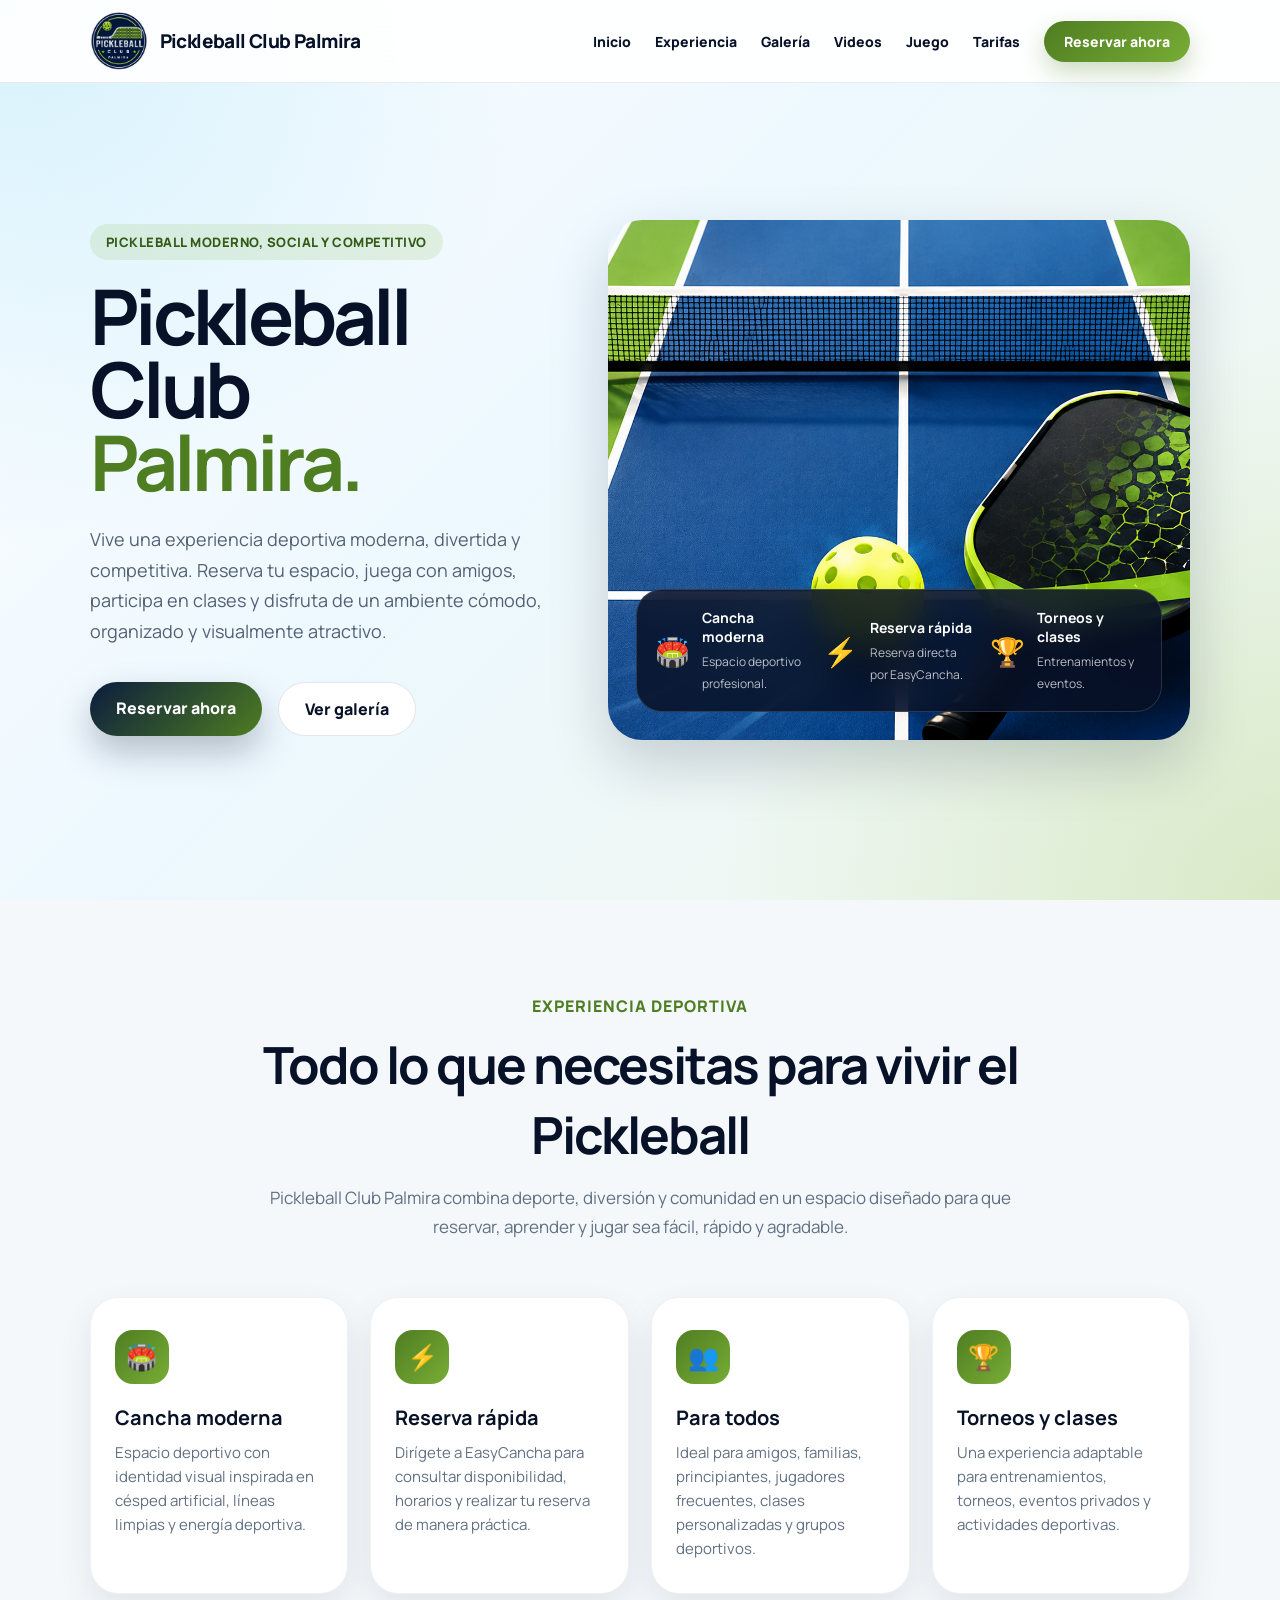
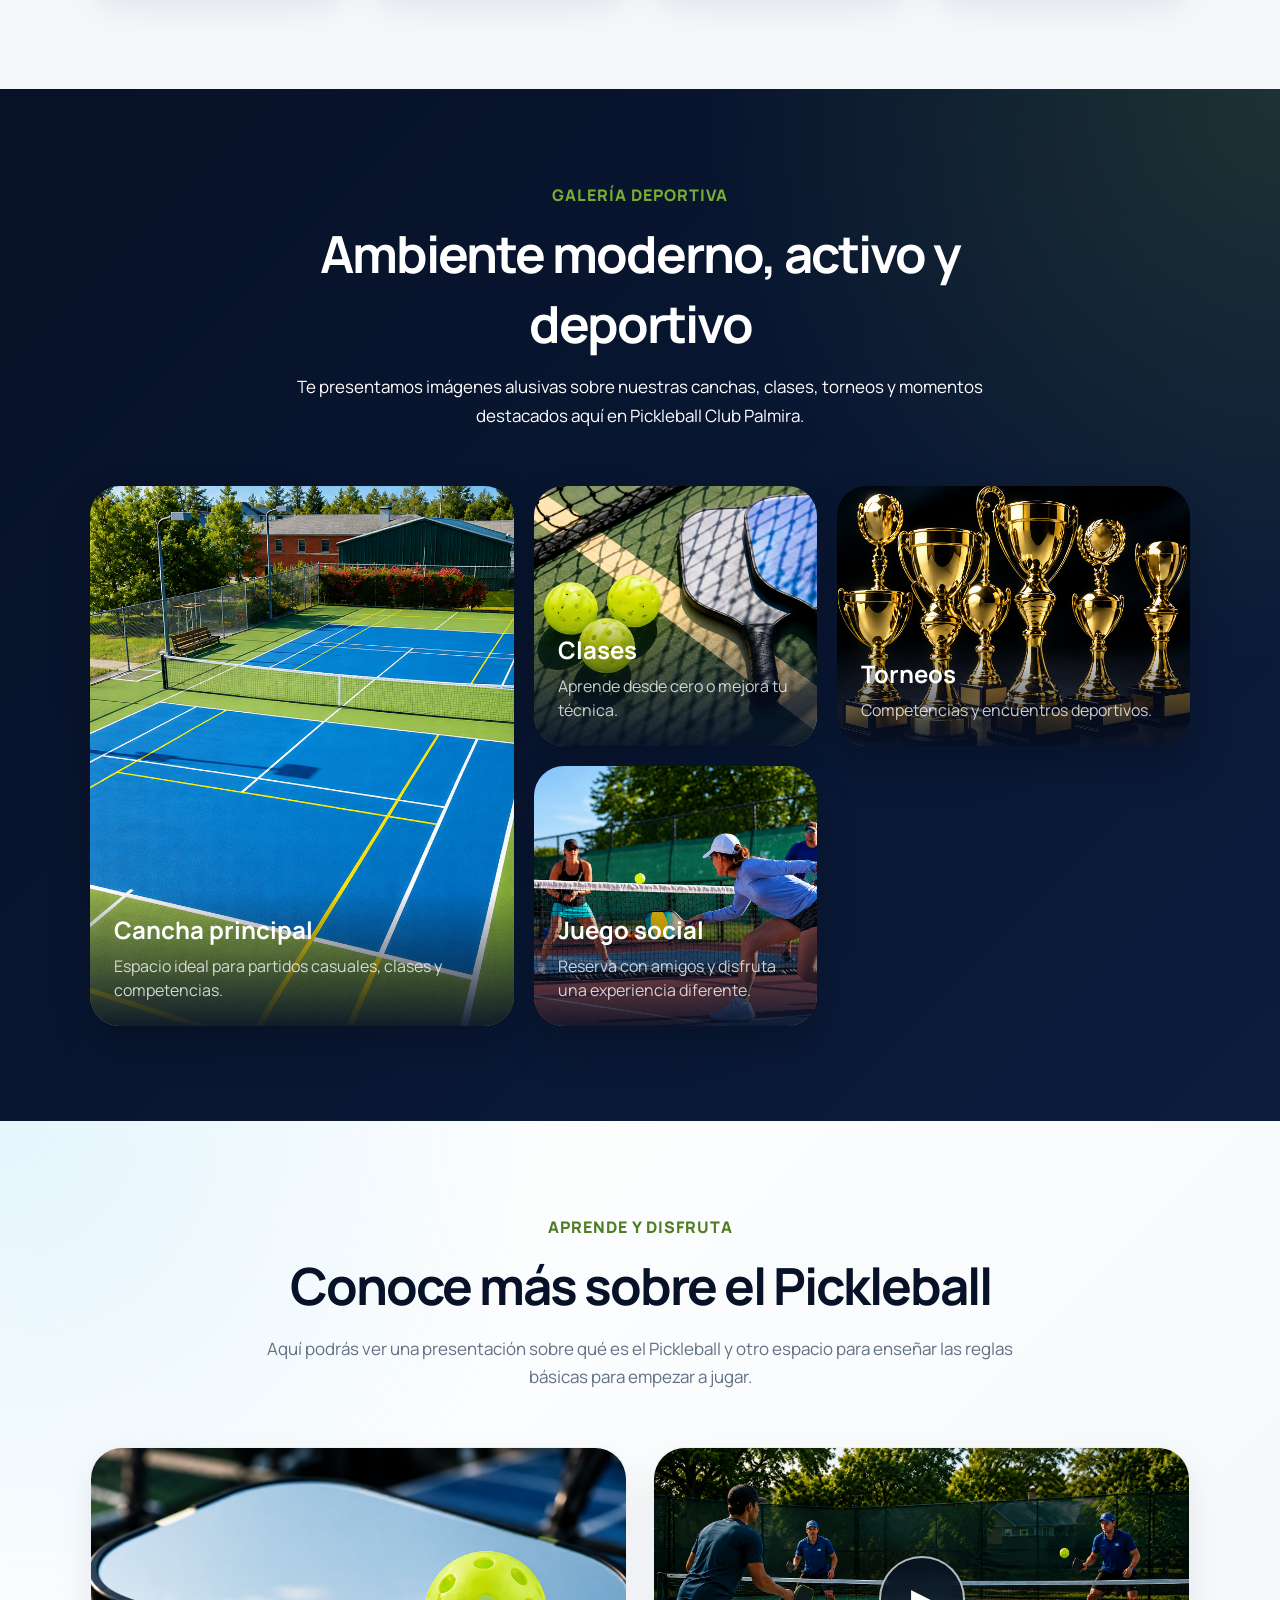
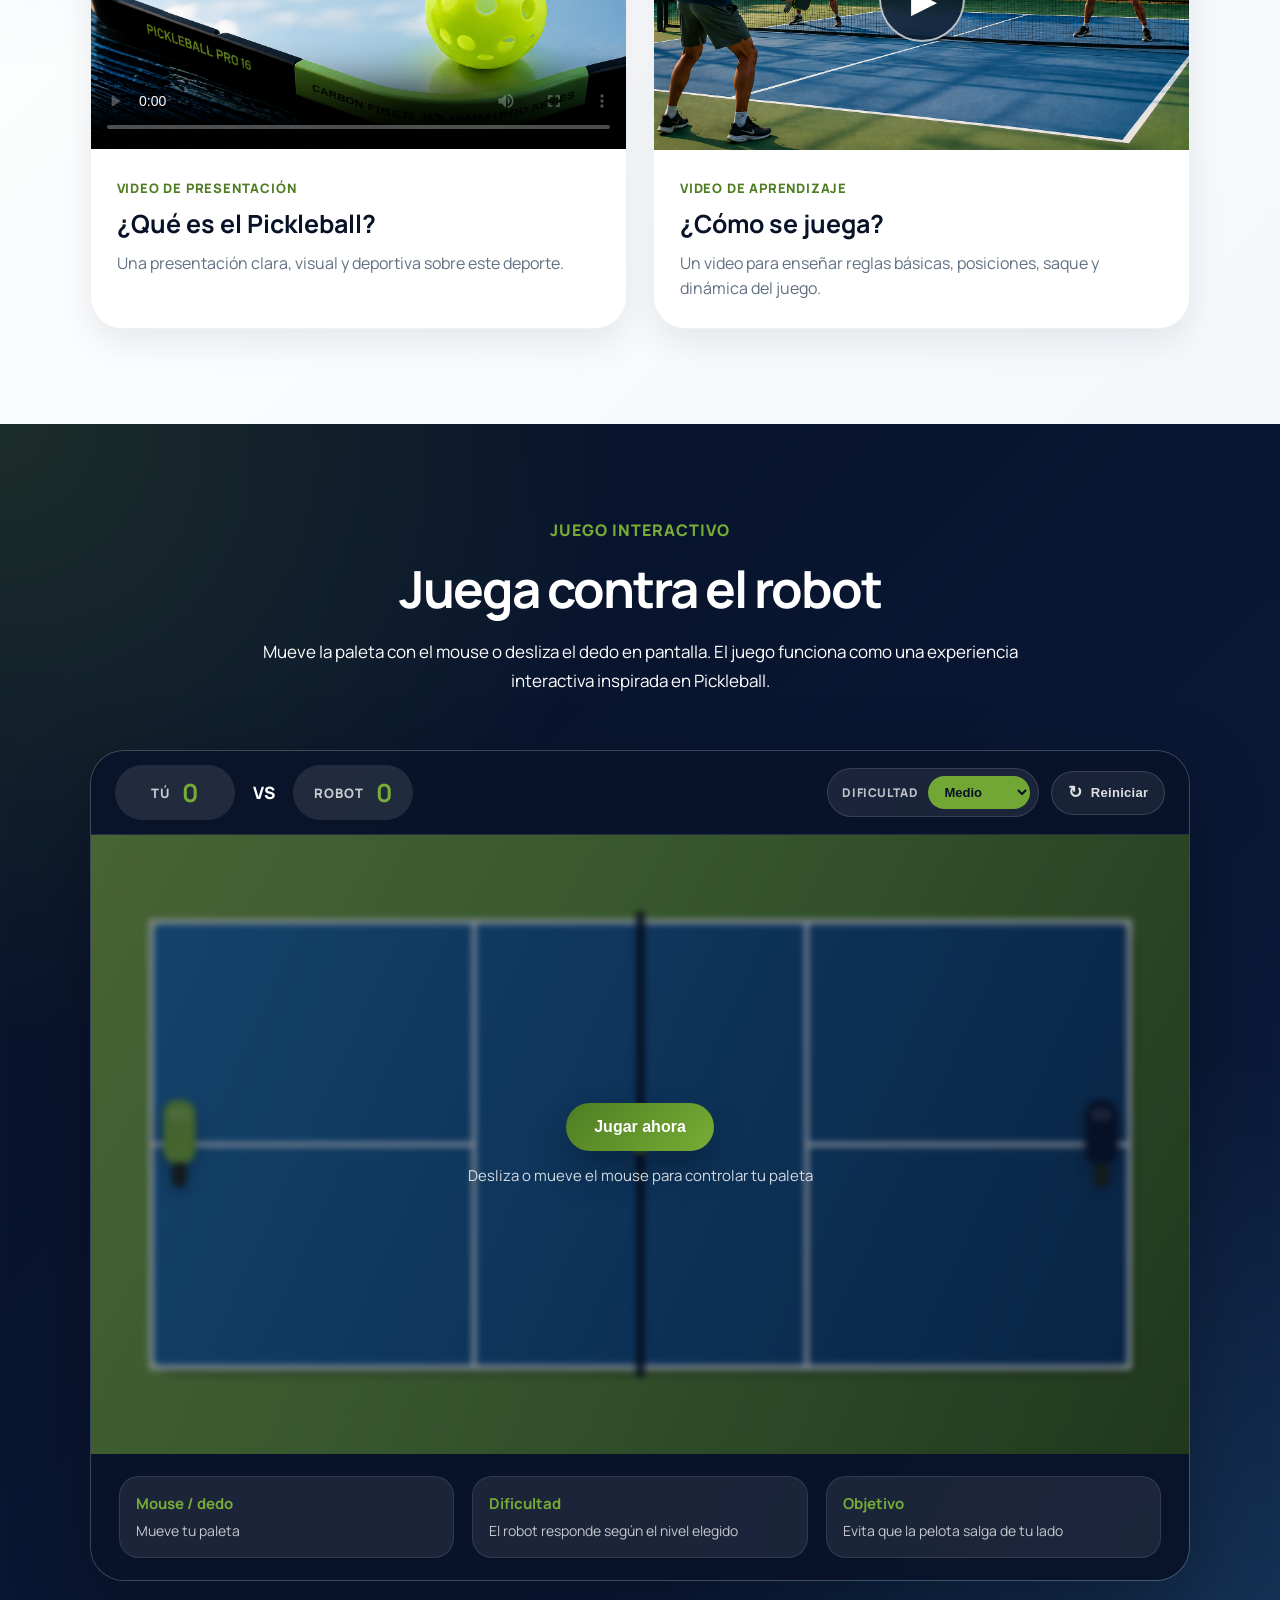
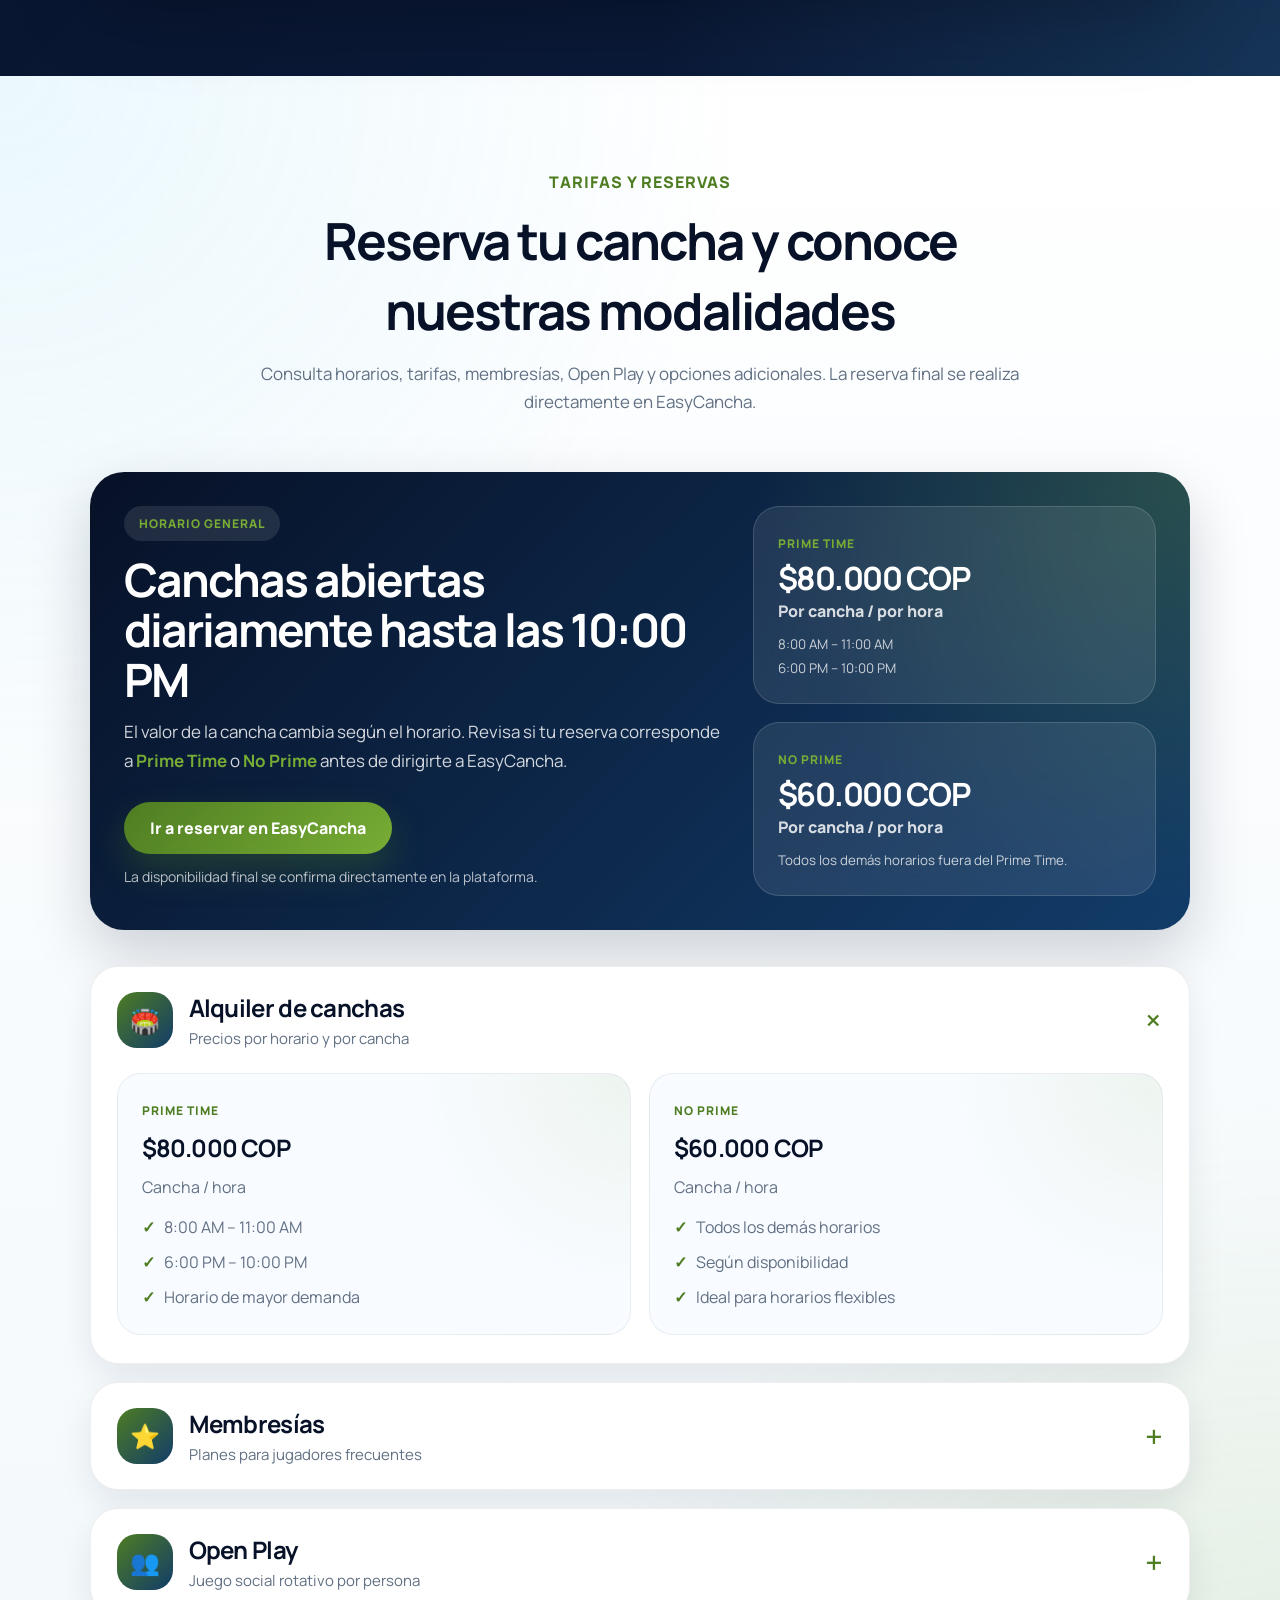
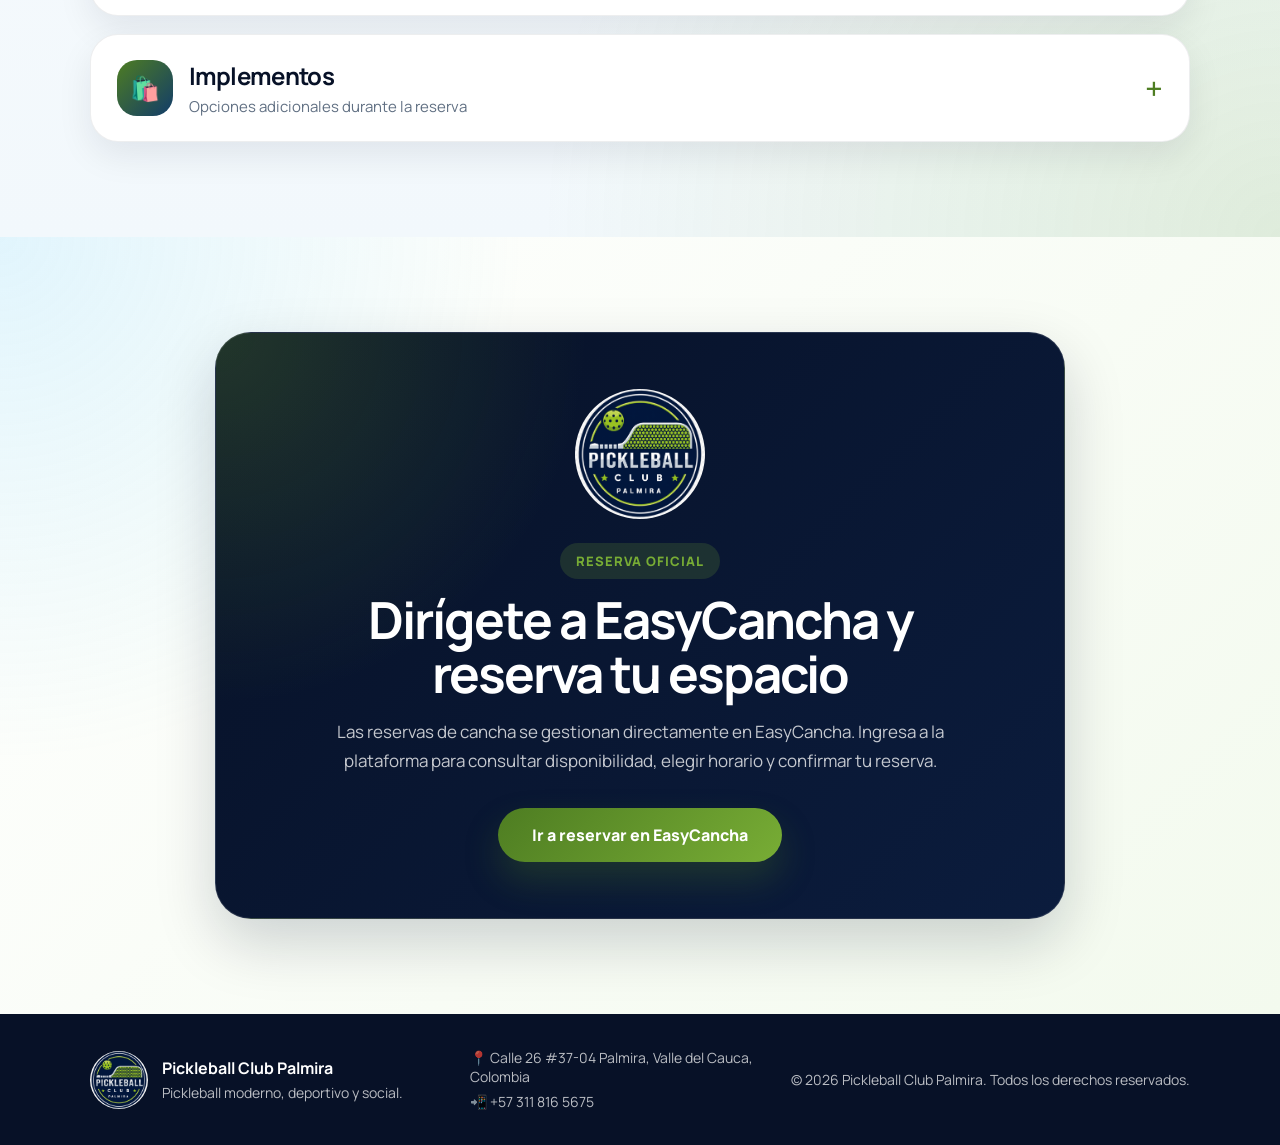
==== commit d1c38b30: "Actualiza EasyCancha y rediseño final de tarifas" ====
--- a/index.html
+++ b/index.html
@@ -4,11 +4,11 @@
   <meta charset="UTF-8" />
   <meta name="viewport" content="width=device-width, initial-scale=1.0" />
 
-  <title>Pickleball Club Palmira | Canchas, tarifas, membresías y reservas</title>
+  <title>Pickleball Club Palmira | Canchas, clases y reservas de Pickleball</title>
 
   <meta 
     name="description" 
-    content="Pickleball Club Palmira: canchas, tarifas por hora, membresías, Open Play, clases, torneos y experiencias deportivas de Pickleball en Palmira, Valle del Cauca."
+    content="Pickleball Club Palmira: disfruta canchas, clases, juego social, torneos, Open Play, membresías y reservas de Pickleball en Palmira, Valle del Cauca."
   >
 
   <meta name="robots" content="index, follow">
@@ -25,9 +25,9 @@
   >
 
   <!-- FAVICON -->
-  <link rel="icon" type="image/png" href="/favicon.png?v=11">
-  <link rel="shortcut icon" type="image/png" href="/favicon.png?v=11">
-  <link rel="apple-touch-icon" href="/favicon.png?v=11">
+  <link rel="icon" type="image/png" href="/favicon.png?v=12">
+  <link rel="shortcut icon" type="image/png" href="/favicon.png?v=12">
+  <link rel="apple-touch-icon" href="/favicon.png?v=12">
 
   <!-- OPEN GRAPH / WHATSAPP / FACEBOOK -->
   <meta property="og:type" content="website">
@@ -36,7 +36,7 @@
   <meta property="og:title" content="Pickleball Club Palmira">
   <meta 
     property="og:description" 
-    content="Canchas, tarifas por hora, membresías, Open Play, clases y torneos de Pickleball en Palmira."
+    content="Canchas, clases, membresías, Open Play, torneos y reservas de Pickleball en Palmira."
   >
   <meta property="og:image" content="https://pickleballpalmira.com/assets/img/logo/logo-pickleball.png">
 
@@ -45,7 +45,7 @@
   <meta name="twitter:title" content="Pickleball Club Palmira">
   <meta 
     name="twitter:description" 
-    content="Canchas, tarifas por hora, membresías, Open Play, clases y torneos de Pickleball en Palmira."
+    content="Canchas, clases, membresías, Open Play, torneos y reservas de Pickleball en Palmira."
   >
   <meta name="twitter:image" content="https://pickleballpalmira.com/assets/img/logo/logo-pickleball.png">
 
@@ -66,8 +66,7 @@
         "@id": "https://pickleballpalmira.com/#club",
         "name": "Pickleball Club Palmira",
         "url": "https://pickleballpalmira.com/",
-        "description": "Club deportivo de Pickleball en Palmira con canchas, tarifas por hora, membresías, Open Play, clases, torneos y experiencias deportivas.",
-        "priceRange": "$5.000 - $380.000 COP",
+        "description": "Club deportivo de Pickleball en Palmira con canchas, clases, membresías, Open Play, torneos y experiencias deportivas.",
         "image": "https://pickleballpalmira.com/assets/img/logo/logo-pickleball.png",
         "telephone": "+573118165675",
         "sport": "Pickleball",
@@ -148,7 +147,7 @@
           <span>⚡</span>
           <div>
             <strong>Reserva rápida</strong>
-            <small>Próximamente desde EasyCancha.</small>
+            <small>Reserva directa por EasyCancha.</small>
           </div>
         </div>
 
@@ -188,8 +187,8 @@
         <div class="feature-icon">⚡</div>
         <h3>Reserva rápida</h3>
         <p>
-          Próximamente podrás dirigirte a EasyCancha para consultar disponibilidad
-          y reservar de manera práctica.
+          Dirígete a EasyCancha para consultar disponibilidad, horarios
+          y realizar tu reserva de manera práctica.
         </p>
       </article>
 
@@ -396,194 +395,242 @@
     </div>
   </section>
 
-  <!-- TARIFAS, HORARIOS Y MEMBRESÍAS -->
-  <section class="section pricing-section" id="planes">
+  <!-- TARIFAS / RESERVAS -->
+  <section class="section pricing-reserve-section" id="planes">
     <div class="section-title">
-      <span>Tarifas y horarios</span>
-      <h2>Elige cómo quieres vivir Pickleball Club Palmira</h2>
+      <span>Tarifas y reservas</span>
+      <h2>Reserva tu cancha y conoce nuestras modalidades</h2>
       <p>
-        Consulta los precios de alquiler de canchas, membresías, Open Play
-        y opciones adicionales disponibles para jugadores.
+        Consulta horarios, tarifas, membresías, Open Play y opciones adicionales.
+        La reserva final se realiza directamente en EasyCancha.
       </p>
     </div>
 
-    <div class="schedule-banner">
-      <div>
-        <span>Horario general</span>
+    <div class="pricing-hero-card">
+      <div class="pricing-hero-text">
+        <span class="pricing-badge">Horario general</span>
+
         <h3>Canchas abiertas diariamente hasta las 10:00 PM</h3>
+
         <p>
-          Las reservas estarán disponibles según la programación y disponibilidad del club.
+          El valor de la cancha cambia según el horario. Revisa si tu reserva
+          corresponde a <strong>Prime Time</strong> o <strong>No Prime</strong>
+          antes de dirigirte a EasyCancha.
         </p>
-      </div>
-
-      <a href="#reserva">Ir a reserva</a>
-    </div>
-
-    <div class="pricing-grid">
-      <article class="pricing-card featured-pricing">
-        <div class="pricing-label">Prime Time</div>
-
-        <h3>Alquiler de cancha</h3>
-
-        <div class="pricing-price">
-          $80.000 <span>COP / cancha / hora</span>
-        </div>
-
-        <ul>
-          <li>8:00 AM – 11:00 AM</li>
-          <li>6:00 PM – 10:00 PM</li>
-          <li>Horario de mayor demanda</li>
-        </ul>
-      </article>
-
-      <article class="pricing-card">
-        <div class="pricing-label">No Prime</div>
-
-        <h3>Alquiler de cancha</h3>
-
-        <div class="pricing-price">
-          $60.000 <span>COP / cancha / hora</span>
-        </div>
-
-        <ul>
-          <li>Todos los demás horarios fuera del Prime Time</li>
-          <li>Disponible según programación del club</li>
-          <li>Ideal para jugar en horarios flexibles</li>
-        </ul>
-      </article>
-    </div>
-
-    <div class="subsection-title">
-      <span>Membresías</span>
-      <h3>Planes para jugadores frecuentes</h3>
-    </div>
-
-    <div class="membership-grid">
-      <article class="membership-card">
-        <div class="membership-header">
-          <span>Individual</span>
-          <h3>Membresía Individual</h3>
-        </div>
-
-        <div class="membership-price">
-          $240.000 <span>COP / mes</span>
-        </div>
-
-        <ul>
-          <li>Reserva prioritaria de canchas hasta con 2 semanas de anticipación</li>
-          <li>Tarjeta exclusiva de acceso para miembros</li>
-          <li>Descuento especial en Open Play</li>
-          <li>Acceso a eventos y torneos del club</li>
-        </ul>
-      </article>
-
-      <article class="membership-card family-card">
-        <div class="membership-header">
-          <span>Familiar</span>
-          <h3>Plan Familiar</h3>
-        </div>
-
-        <div class="membership-price">
-          $380.000 <span>COP / mes</span>
-        </div>
-
-        <ul>
-          <li>Incluye hasta 3 miembros del mismo hogar</li>
-          <li>Reserva prioritaria de canchas hasta con 2 semanas de anticipación</li>
-          <li>Tarjeta exclusiva de acceso para miembros</li>
-          <li>Descuento especial en Open Play</li>
-          <li>Acceso a eventos y torneos del club</li>
-        </ul>
-      </article>
-
-      <article class="membership-card addon-card">
-        <div class="membership-header">
-          <span>Beneficio opcional</span>
-          <h3>Convenio Banjafit</h3>
-        </div>
-
-        <div class="membership-price">
-          +$50.000 <span>COP / mes</span>
-        </div>
-
-        <ul>
-          <li>Beneficio adicional para miembros</li>
-          <li>Incluye 2 ingresos por semana al gimnasio</li>
-          <li>Se agrega como complemento de membresía</li>
-        </ul>
-      </article>
-    </div>
-
-    <div class="subsection-title">
-      <span>Open Play</span>
-      <h3>Juego social y rotativo por persona</h3>
-    </div>
-
-    <div class="open-play-box">
-      <div class="open-play-content">
-        <h3>¿Qué es Open Play?</h3>
-
-        <p>
-          Open Play es una modalidad de juego social y rotativo donde los jugadores
-          se inscriben individualmente, el club organiza las rotaciones y las canchas
-          se comparten durante un bloque de tiempo.
-        </p>
-
-        <div class="open-play-details">
-          <div>
-            <strong>Público general</strong>
-            <span>$15.000 COP / persona</span>
-          </div>
-
-          <div>
-            <strong>Miembros</strong>
-            <span>$5.000 COP / persona</span>
-          </div>
-
-          <div>
-            <strong>Horario sugerido</strong>
-            <span>Sábados y domingos · 8:00 AM – 1:00 PM</span>
-          </div>
-        </div>
-      </div>
-
-      <div class="open-play-list">
-        <h4>Dinámica</h4>
-
-        <ul>
-          <li>Inscripción por persona, no por cancha privada</li>
-          <li>Rotación constante de jugadores</li>
-          <li>Cambio de compañeros y oponentes</li>
-          <li>Cupos limitados por sesión</li>
-        </ul>
-      </div>
-    </div>
-
-    <div class="subsection-title">
-      <span>Implementos</span>
-      <h3>Opciones adicionales para jugadores</h3>
-    </div>
-
-    <div class="addons-grid">
-      <article class="addon-item">
-        <div class="addon-icon">🏓</div>
-
-        <div>
-          <h3>Alquiler de paleta / paddle</h3>
-          <p>$10.000 COP por paddle</p>
-          <small>Opción adicional durante la reserva o pago. Permite seleccionar cantidad.</small>
-        </div>
-      </article>
-
-      <article class="addon-item">
-        <div class="addon-icon">🟢</div>
-
-        <div>
-          <h3>Venta de pelotas</h3>
-          <p>$15.000 COP por pelota</p>
-          <small>Producto opcional para compra. Las pelotas son para venta, no alquiler.</small>
-        </div>
-      </article>
+
+        <div class="pricing-hero-buttons">
+          <a
+            href="https://www.easycancha.com/redirectTo/easycancha?urlbase64=L2Jvb2svY2x1YnMvMTkyMC9zcG9ydHM=&country=CO&lang=es-CO"
+            target="_blank"
+            rel="noopener noreferrer"
+            class="easycancha-btn"
+          >
+            Ir a reservar en EasyCancha
+          </a>
+
+          <span class="easycancha-note">
+            La disponibilidad final se confirma directamente en la plataforma.
+          </span>
+        </div>
+      </div>
+
+      <div class="pricing-mini-cards">
+        <div class="mini-price-card prime-card">
+          <span>Prime Time</span>
+          <h4>$80.000 COP</h4>
+          <p>Por cancha / por hora</p>
+          <small>8:00 AM – 11:00 AM<br>6:00 PM – 10:00 PM</small>
+        </div>
+
+        <div class="mini-price-card no-prime-card">
+          <span>No Prime</span>
+          <h4>$60.000 COP</h4>
+          <p>Por cancha / por hora</p>
+          <small>Todos los demás horarios fuera del Prime Time.</small>
+        </div>
+      </div>
+    </div>
+
+    <div class="accordion-grid">
+
+      <details class="info-accordion" open>
+        <summary>
+          <div class="accordion-left">
+            <span class="accordion-icon">🏟️</span>
+            <div>
+              <h3>Alquiler de canchas</h3>
+              <p>Precios por horario y por cancha</p>
+            </div>
+          </div>
+
+          <span class="accordion-arrow">+</span>
+        </summary>
+
+        <div class="accordion-content">
+          <div class="accordion-cards-two">
+            <div class="accordion-inner-card prime-card-light">
+              <span class="inner-label">Prime Time</span>
+              <h4>$80.000 COP</h4>
+              <p>Cancha / hora</p>
+
+              <ul>
+                <li>8:00 AM – 11:00 AM</li>
+                <li>6:00 PM – 10:00 PM</li>
+                <li>Horario de mayor demanda</li>
+              </ul>
+            </div>
+
+            <div class="accordion-inner-card no-prime-card-light">
+              <span class="inner-label">No Prime</span>
+              <h4>$60.000 COP</h4>
+              <p>Cancha / hora</p>
+
+              <ul>
+                <li>Todos los demás horarios</li>
+                <li>Según disponibilidad</li>
+                <li>Ideal para horarios flexibles</li>
+              </ul>
+            </div>
+          </div>
+        </div>
+      </details>
+
+      <details class="info-accordion">
+        <summary>
+          <div class="accordion-left">
+            <span class="accordion-icon">⭐</span>
+            <div>
+              <h3>Membresías</h3>
+              <p>Planes para jugadores frecuentes</p>
+            </div>
+          </div>
+
+          <span class="accordion-arrow">+</span>
+        </summary>
+
+        <div class="accordion-content">
+          <div class="membership-cards">
+            <div class="membership-card-custom">
+              <span class="inner-label">Individual</span>
+              <h4>$240.000 COP / mes</h4>
+
+              <ul>
+                <li>Reserva prioritaria de canchas hasta con 2 semanas de anticipación</li>
+                <li>Tarjeta exclusiva de acceso para miembros</li>
+                <li>Descuento especial en Open Play</li>
+                <li>Acceso a eventos y torneos del club</li>
+              </ul>
+            </div>
+
+            <div class="membership-card-custom featured-membership">
+              <span class="inner-label">Plan Familiar</span>
+              <h4>$380.000 COP / mes</h4>
+
+              <ul>
+                <li>Incluye hasta 3 miembros del mismo hogar</li>
+                <li>Reserva prioritaria de canchas</li>
+                <li>Tarjeta exclusiva de acceso para miembros</li>
+                <li>Descuento especial en Open Play</li>
+                <li>Acceso a eventos y torneos del club</li>
+              </ul>
+            </div>
+
+            <div class="membership-card-custom">
+              <span class="inner-label">Beneficio opcional</span>
+              <h4>+ $50.000 COP / mes</h4>
+
+              <ul>
+                <li>Convenio con Banjafit</li>
+                <li>Incluye 2 ingresos por semana al gimnasio</li>
+                <li>Se agrega como complemento de membresía</li>
+              </ul>
+            </div>
+          </div>
+        </div>
+      </details>
+
+      <details class="info-accordion">
+        <summary>
+          <div class="accordion-left">
+            <span class="accordion-icon">👥</span>
+            <div>
+              <h3>Open Play</h3>
+              <p>Juego social rotativo por persona</p>
+            </div>
+          </div>
+
+          <span class="accordion-arrow">+</span>
+        </summary>
+
+        <div class="accordion-content">
+          <div class="openplay-layout">
+            <div class="openplay-main-card">
+              <h4>¿Qué es Open Play?</h4>
+
+              <p>
+                Open Play es una modalidad de juego social y rotativo donde los
+                jugadores se inscriben individualmente, el club organiza las
+                rotaciones y varias personas comparten las canchas durante un
+                bloque de tiempo.
+              </p>
+            </div>
+
+            <div class="openplay-side-card">
+              <span class="inner-label">Tarifas</span>
+
+              <ul>
+                <li><strong>Público general:</strong> $15.000 COP por persona</li>
+                <li><strong>Miembros:</strong> $5.000 COP por persona</li>
+              </ul>
+            </div>
+
+            <div class="openplay-side-card">
+              <span class="inner-label">Horario sugerido</span>
+
+              <ul>
+                <li>Sábados y domingos</li>
+                <li>8:00 AM – 1:00 PM</li>
+                <li>Cupos limitados por sesión</li>
+              </ul>
+            </div>
+          </div>
+        </div>
+      </details>
+
+      <details class="info-accordion">
+        <summary>
+          <div class="accordion-left">
+            <span class="accordion-icon">🛍️</span>
+            <div>
+              <h3>Implementos</h3>
+              <p>Opciones adicionales durante la reserva</p>
+            </div>
+          </div>
+
+          <span class="accordion-arrow">+</span>
+        </summary>
+
+        <div class="accordion-content">
+          <div class="addons-cards-custom">
+            <div class="addon-box-custom">
+              <h4>Alquiler de paddle</h4>
+              <p class="addon-price">$10.000 COP</p>
+              <small>
+                Opción adicional durante la reserva o el pago. Debe permitir seleccionar cantidad.
+              </small>
+            </div>
+
+            <div class="addon-box-custom">
+              <h4>Venta de pelotas</h4>
+              <p class="addon-price">$15.000 COP</p>
+              <small>
+                Producto opcional durante el proceso de pago. Las pelotas son para venta, no alquiler.
+              </small>
+            </div>
+          </div>
+        </div>
+      </details>
+
     </div>
   </section>
 
@@ -596,18 +643,25 @@
         class="booking-logo-simple"
       >
 
-      <span>Reserva en EasyCancha</span>
-
-      <h2>Dirígete a EasyCancha para reservar tu espacio</h2>
+      <span>Reserva oficial</span>
+
+      <h2>Dirígete a EasyCancha y reserva tu espacio</h2>
 
       <p>
-        Próximamente podrás reservar directamente desde EasyCancha.
-        Estamos preparando el enlace oficial para que puedas dirigirte a la plataforma.
+        Las reservas de cancha se gestionan directamente en EasyCancha.
+        Ingresa a la plataforma para consultar disponibilidad, elegir horario
+        y confirmar tu reserva.
       </p>
 
-      <button type="button" class="btn-whatsapp-reserva" id="easyCanchaBtn">
-        Dirígete a EasyCancha
-      </button>
+      <a
+        href="https://www.easycancha.com/redirectTo/easycancha?urlbase64=L2Jvb2svY2x1YnMvMTkyMC9zcG9ydHM=&country=CO&lang=es-CO"
+        target="_blank"
+        rel="noopener noreferrer"
+        class="btn-whatsapp-reserva easycancha-reserve-link"
+        id="easyCanchaBtn"
+      >
+        Ir a reservar en EasyCancha
+      </a>
     </div>
   </section>
 
--- a/styles.css
+++ b/styles.css
@@ -1,7 +1,3 @@
-/* ============================= */
-/* RESET */
-/* ============================= */
-
 * {
   margin: 0;
   padding: 0;
@@ -44,10 +40,6 @@
   max-width: 100%;
   display: block;
 }
-
-/* ============================= */
-/* HEADER */
-/* ============================= */
 
 .header {
   width: 100%;
@@ -133,10 +125,6 @@
   cursor: pointer;
 }
 
-/* ============================= */
-/* HERO */
-/* ============================= */
-
 .hero {
   min-height: 100vh;
   padding: 130px 7% 70px;
@@ -276,10 +264,6 @@
   font-size: 12px;
 }
 
-/* ============================= */
-/* SECCIONES GENERALES */
-/* ============================= */
-
 .section {
   padding: 95px 7%;
 }
@@ -322,10 +306,6 @@
   color: var(--verde-cesped);
 }
 
-/* ============================= */
-/* EXPERIENCIA */
-/* ============================= */
-
 .features {
   display: grid;
   grid-template-columns: repeat(4, 1fr);
@@ -374,10 +354,6 @@
   line-height: 1.6;
   font-size: 15px;
 }
-
-/* ============================= */
-/* GALERÍA */
-/* ============================= */
 
 .gallery-section {
   position: relative;
@@ -438,10 +414,6 @@
   color: rgba(255, 255, 255, 0.78);
   line-height: 1.5;
 }
-
-/* ============================= */
-/* VIDEOS */
-/* ============================= */
 
 .videos-section {
   background:
@@ -540,10 +512,6 @@
   line-height: 1.6;
 }
 
-/* ============================= */
-/* JUEGO INTERACTIVO */
-/* ============================= */
-
 .game-section {
   background:
     radial-gradient(circle at top left, rgba(120, 173, 53, 0.18), transparent 35%),
@@ -797,109 +765,381 @@
   font-size: 14px;
 }
 
-/* ============================= */
-/* PLANES */
-/* ============================= */
-
-.plans {
+.pricing-reserve-section {
+  background:
+    radial-gradient(circle at top left, rgba(88, 199, 243, 0.12), transparent 34%),
+    radial-gradient(circle at bottom right, rgba(120, 173, 53, 0.16), transparent 34%),
+    linear-gradient(180deg, #ffffff 0%, #f2f8fc 100%);
+}
+
+.pricing-hero-card {
+  width: min(1120px, 100%);
+  margin: 0 auto 36px;
+  padding: 34px;
+
   display: grid;
+  grid-template-columns: 1.2fr 0.8fr;
+  gap: 24px;
+  align-items: stretch;
+
+  border-radius: 34px;
+  background:
+    radial-gradient(circle at top right, rgba(120, 173, 53, 0.25), transparent 36%),
+    linear-gradient(135deg, var(--azul-oscuro), var(--azul-medio));
+
+  color: var(--blanco);
+  box-shadow: var(--sombra-fuerte);
+  overflow: hidden;
+}
+
+.pricing-badge {
+  display: inline-block;
+  margin-bottom: 14px;
+  padding: 9px 15px;
+
+  border-radius: 999px;
+  background: rgba(255, 255, 255, 0.1);
+  color: var(--verde-cesped);
+
+  font-size: 12px;
+  font-weight: 900;
+  letter-spacing: 1px;
+  text-transform: uppercase;
+}
+
+.pricing-hero-text h3 {
+  max-width: 720px;
+  margin-bottom: 14px;
+
+  color: var(--blanco);
+  font-size: clamp(30px, 3.6vw, 46px);
+  line-height: 1.08;
+  letter-spacing: -2px;
+}
+
+.pricing-hero-text p {
+  max-width: 720px;
+  margin-bottom: 26px;
+
+  color: rgba(255, 255, 255, 0.82);
+  font-size: 17px;
+  line-height: 1.7;
+}
+
+.pricing-hero-text strong {
+  color: var(--verde-cesped);
+}
+
+.pricing-hero-buttons {
+  display: flex;
+  flex-direction: column;
+  align-items: flex-start;
+  gap: 12px;
+}
+
+.easycancha-btn {
+  width: fit-content;
+  display: inline-flex;
+  align-items: center;
+  justify-content: center;
+
+  padding: 15px 26px;
+  border-radius: 999px;
+
+  color: var(--blanco);
+  background: linear-gradient(135deg, var(--verde-oscuro), var(--verde-cesped));
+
+  text-decoration: none;
+  font-weight: 900;
+  box-shadow: 0 16px 35px rgba(78, 125, 34, 0.32);
+  transition: 0.3s ease;
+}
+
+.easycancha-btn:hover {
+  transform: translateY(-4px);
+  box-shadow: 0 22px 44px rgba(78, 125, 34, 0.4);
+}
+
+.easycancha-note {
+  color: rgba(255, 255, 255, 0.72);
+  font-size: 14px;
+  line-height: 1.5;
+}
+
+.pricing-mini-cards {
+  display: grid;
+  grid-template-columns: 1fr;
+  gap: 18px;
+}
+
+.mini-price-card {
+  padding: 24px;
+
+  border-radius: 26px;
+  background: rgba(255, 255, 255, 0.09);
+  border: 1px solid rgba(255, 255, 255, 0.14);
+  backdrop-filter: blur(12px);
+}
+
+.mini-price-card span {
+  display: inline-block;
+  margin-bottom: 10px;
+
+  color: var(--verde-cesped);
+  font-size: 12px;
+  font-weight: 900;
+  letter-spacing: 1px;
+  text-transform: uppercase;
+}
+
+.mini-price-card h4 {
+  margin-bottom: 6px;
+
+  color: var(--blanco);
+  font-size: 32px;
+  line-height: 1;
+  letter-spacing: -1.5px;
+}
+
+.mini-price-card p {
+  margin-bottom: 10px;
+
+  color: rgba(255, 255, 255, 0.82);
+  font-weight: 800;
+}
+
+.mini-price-card small {
+  color: rgba(255, 255, 255, 0.76);
+  line-height: 1.6;
+}
+
+.accordion-grid {
+  width: min(1120px, 100%);
+  margin: 0 auto;
+
+  display: grid;
+  gap: 18px;
+}
+
+.info-accordion {
+  overflow: hidden;
+
+  border-radius: 28px;
+  background: var(--blanco);
+  border: 1px solid rgba(7, 17, 39, 0.07);
+  box-shadow: var(--sombra-suave);
+
+  transition: 0.3s ease;
+}
+
+.info-accordion:hover {
+  box-shadow: var(--sombra-fuerte);
+}
+
+.info-accordion summary {
+  list-style: none;
+  cursor: pointer;
+
+  padding: 24px 26px;
+
+  display: flex;
+  align-items: center;
+  justify-content: space-between;
+  gap: 18px;
+
+  transition: 0.25s ease;
+}
+
+.info-accordion summary::-webkit-details-marker {
+  display: none;
+}
+
+.info-accordion summary:hover {
+  background: rgba(88, 199, 243, 0.07);
+}
+
+.accordion-left {
+  display: flex;
+  align-items: center;
+  gap: 16px;
+}
+
+.accordion-icon {
+  width: 56px;
+  height: 56px;
+  flex-shrink: 0;
+
+  display: flex;
+  align-items: center;
+  justify-content: center;
+
+  border-radius: 20px;
+  background: linear-gradient(135deg, var(--verde-oscuro), var(--azul-medio));
+  color: var(--blanco);
+  font-size: 24px;
+}
+
+.accordion-left h3 {
+  margin-bottom: 4px;
+
+  color: var(--azul-oscuro);
+  font-size: 24px;
+  letter-spacing: -0.7px;
+}
+
+.accordion-left p {
+  color: var(--texto-suave);
+  font-size: 15px;
+}
+
+.accordion-arrow {
+  color: var(--verde-oscuro);
+  font-size: 31px;
+  font-weight: 500;
+  transition: 0.25s ease;
+}
+
+.info-accordion[open] .accordion-arrow {
+  transform: rotate(45deg);
+}
+
+.accordion-content {
+  padding: 0 26px 28px;
+}
+
+.accordion-cards-two,
+.membership-cards,
+.addons-cards-custom {
+  display: grid;
+  gap: 18px;
+}
+
+.accordion-cards-two {
+  grid-template-columns: repeat(2, 1fr);
+}
+
+.membership-cards {
   grid-template-columns: repeat(3, 1fr);
-  gap: 26px;
-}
-
-.plan-card {
-  padding: 34px;
-
-  background: var(--blanco);
-  border-radius: 32px;
+}
+
+.accordion-inner-card,
+.membership-card-custom,
+.addon-box-custom,
+.openplay-main-card,
+.openplay-side-card {
+  padding: 24px;
+
+  border-radius: 24px;
+  background:
+    radial-gradient(circle at top right, rgba(120, 173, 53, 0.08), transparent 36%),
+    #f8fbff;
+
   border: 1px solid rgba(7, 17, 39, 0.06);
-  box-shadow: var(--sombra-suave);
-
-  transition: 0.3s ease;
-}
-
-.plan-card:hover {
-  transform: translateY(-8px);
-  box-shadow: var(--sombra-fuerte);
-}
-
-.plan-card.featured {
-  color: var(--blanco);
-  background: linear-gradient(135deg, var(--azul-oscuro), var(--azul-medio));
-  transform: translateY(-12px);
-}
-
-.plan-card h3 {
-  font-size: 25px;
+}
+
+.featured-membership {
+  color: var(--blanco);
+  background:
+    radial-gradient(circle at top right, rgba(120, 173, 53, 0.18), transparent 35%),
+    linear-gradient(135deg, var(--azul-oscuro), var(--azul-medio));
+}
+
+.inner-label {
+  display: inline-block;
   margin-bottom: 12px;
-}
-
-.plan-card p {
+
+  color: var(--verde-oscuro);
+  font-size: 12px;
+  font-weight: 900;
+  text-transform: uppercase;
+  letter-spacing: 1px;
+}
+
+.featured-membership .inner-label {
+  color: var(--verde-cesped);
+}
+
+.accordion-inner-card h4,
+.membership-card-custom h4,
+.openplay-main-card h4,
+.addon-box-custom h4 {
+  margin-bottom: 10px;
+
+  color: var(--azul-oscuro);
+  font-size: 24px;
+  letter-spacing: -0.8px;
+}
+
+.featured-membership h4 {
+  color: var(--blanco);
+}
+
+.accordion-inner-card p,
+.openplay-main-card p {
   color: var(--texto-suave);
-}
-
-.plan-card.featured p {
-  color: rgba(255, 255, 255, 0.75);
-}
-
-.price {
-  margin: 18px 0;
-
-  font-size: 38px;
-  font-weight: 900;
-  color: var(--verde-oscuro);
-}
-
-.plan-card.featured .price {
-  color: var(--verde-cesped);
-}
-
-.plan-card ul {
-  margin: 25px 0 30px;
-
+  line-height: 1.7;
+}
+
+.accordion-inner-card ul,
+.membership-card-custom ul,
+.openplay-side-card ul {
+  margin-top: 14px;
   list-style: none;
   display: grid;
-  gap: 12px;
-}
-
-.plan-card li {
+  gap: 10px;
+}
+
+.accordion-inner-card li,
+.membership-card-custom li,
+.openplay-side-card li {
   color: var(--texto-suave);
-}
-
-.plan-card.featured li {
-  color: rgba(255, 255, 255, 0.8);
-}
-
-.plan-card li::before {
+  line-height: 1.55;
+}
+
+.featured-membership li {
+  color: rgba(255, 255, 255, 0.78);
+}
+
+.accordion-inner-card li::before,
+.membership-card-custom li::before,
+.openplay-side-card li::before {
   content: "✓";
+  margin-right: 9px;
   color: var(--verde-oscuro);
   font-weight: 900;
-  margin-right: 8px;
-}
-
-.plan-card a {
-  display: inline-block;
-  width: 100%;
-
-  padding: 14px 20px;
-  text-align: center;
+}
+
+.featured-membership li::before {
+  color: var(--verde-cesped);
+}
+
+.openplay-layout {
+  display: grid;
+  grid-template-columns: 1.2fr 0.8fr 0.8fr;
+  gap: 18px;
+}
+
+.openplay-main-card p {
+  margin-top: 10px;
+}
+
+.addon-price {
+  margin-bottom: 8px;
+
+  color: var(--verde-oscuro);
+  font-size: 25px;
+  font-weight: 900;
+}
+
+.addon-box-custom small {
+  color: var(--texto-suave);
+  line-height: 1.6;
+}
+
+.easycancha-reserve-link {
+  display: inline-flex;
   text-decoration: none;
-
-  border-radius: 999px;
-  color: var(--blanco);
-  font-weight: 900;
-  background: linear-gradient(135deg, var(--verde-oscuro), var(--verde-cesped));
-
-  transition: 0.3s ease;
-}
-
-.plan-card a:hover {
-  transform: translateY(-3px);
-}
-
-/* ============================= */
-/* RESERVA SIMPLE */
-/* ============================= */
+}
 
 .booking-section {
   background:
@@ -991,10 +1231,6 @@
 .btn-whatsapp-reserva:hover {
   transform: translateY(-4px);
 }
-
-/* ============================= */
-/* FOOTER */
-/* ============================= */
 
 .footer {
   padding: 34px 7%;
@@ -1043,10 +1279,6 @@
   text-align: right;
 }
 
-/* ============================= */
-/* RESPONSIVE */
-/* ============================= */
-
 @media (max-width: 1100px) {
   .nav {
     gap: 16px;
@@ -1109,12 +1341,12 @@
   }
 
   .videos-grid,
-  .plans {
+  .pricing-hero-card,
+  .accordion-cards-two,
+  .membership-cards,
+  .openplay-layout,
+  .addons-cards-custom {
     grid-template-columns: 1fr;
-  }
-
-  .plan-card.featured {
-    transform: none;
   }
 
   .footer {
@@ -1140,622 +1372,145 @@
   }
 
   .game-controls {
-    width: 100%;
     justify-content: center;
     flex-wrap: wrap;
   }
 
-  .difficulty-box {
-    flex: 1;
-    justify-content: space-between;
-    min-width: 210px;
-  }
-
-  .restart-game-btn {
-    min-width: 135px;
-  }
-}
-
-@media (max-width: 700px) {
-  .game-shell {
-    border-radius: 28px;
+  .score-box {
+    min-width: 98px;
   }
 
   .game-canvas-wrap {
-    aspect-ratio: 9 / 16;
+    aspect-ratio: 9 / 14;
   }
 
   .game-instructions {
     grid-template-columns: 1fr;
-    padding: 18px;
-  }
-
-  .booking-simple {
-    padding: 42px 24px;
-  }
-
-  .booking-logo-simple {
-    width: 105px;
-    height: 105px;
+  }
+
+  .hero h1 {
+    letter-spacing: -2px;
+  }
+
+  .hero-floating-card {
+    position: static;
+    grid-template-columns: 1fr;
+    margin-top: 18px;
+    background: var(--azul-oscuro);
+  }
+
+  .hero-image-box {
+    overflow: visible;
+    box-shadow: none;
+  }
+
+  .hero-image-box > img {
+    border-radius: 28px;
+    box-shadow: var(--sombra-fuerte);
   }
 }
 
 @media (max-width: 600px) {
+  .section {
+    padding: 75px 6%;
+  }
+
   .header {
-    padding: 12px 5%;
+    padding: 10px 6%;
+  }
+
+  .logo span {
+    font-size: 15px;
   }
 
   .logo img {
+    width: 50px;
+    height: 50px;
+  }
+
+  .hero {
+    padding: 115px 6% 60px;
+  }
+
+  .hero-buttons {
+    flex-direction: column;
+  }
+
+  .btn-primary,
+  .btn-secondary {
+    width: 100%;
+    text-align: center;
+  }
+
+  .features {
+    grid-template-columns: 1fr;
+  }
+
+  .pricing-hero-card {
+    padding: 24px 18px;
+    border-radius: 26px;
+  }
+
+  .pricing-hero-text h3 {
+    letter-spacing: -1px;
+  }
+
+  .mini-price-card h4 {
+    font-size: 28px;
+  }
+
+  .info-accordion {
+    border-radius: 24px;
+  }
+
+  .info-accordion summary {
+    padding: 20px;
+    align-items: flex-start;
+  }
+
+  .accordion-content {
+    padding: 0 20px 22px;
+  }
+
+  .accordion-left {
+    align-items: flex-start;
+  }
+
+  .accordion-icon {
     width: 48px;
     height: 48px;
-  }
-
-  .logo span {
-    font-size: 15px;
-    max-width: 150px;
-    line-height: 1.1;
-  }
-
-  .nav {
-    right: 5%;
-  }
-
-  .hero,
-  .section {
-    padding-left: 5%;
-    padding-right: 5%;
-  }
-
-  .hero {
-    padding-top: 120px;
-  }
-
-  .hero h1 {
-    letter-spacing: -2px;
-  }
-
-  .hero-image-box > img {
-    min-height: 360px;
-  }
-
-  .hero-floating-card {
-    position: static;
-    border-radius: 0;
-    grid-template-columns: 1fr;
-  }
-
-  .features {
-    grid-template-columns: 1fr;
-  }
-
-  .play-button {
-    width: 70px;
-    height: 70px;
-    font-size: 28px;
-  }
-}
-
-@media (max-width: 430px) {
-  .scoreboard {
-    gap: 10px;
-  }
-
-  .score-box {
-    min-width: 92px;
-    padding: 9px 12px;
-  }
-
-  .difficulty-box,
-  .restart-game-btn {
-    width: 100%;
-  }
-
-  .difficulty-box select {
-    min-width: 115px;
-  }
-}
-
-/* ============================= */
-/* TARIFAS, HORARIOS Y MEMBRESÍAS */
-/* ============================= */
-
-.pricing-section {
-  background:
-    radial-gradient(circle at top left, rgba(88, 199, 243, 0.14), transparent 35%),
-    radial-gradient(circle at bottom right, rgba(120, 173, 53, 0.16), transparent 35%),
-    linear-gradient(135deg, #ffffff, #f4f8fb);
-}
-
-.schedule-banner {
-  width: min(1120px, 100%);
-  margin: 0 auto 34px;
-  padding: 28px 32px;
-
-  display: flex;
-  justify-content: space-between;
-  align-items: center;
-  gap: 24px;
-
-  border-radius: 30px;
-  background:
-    radial-gradient(circle at top right, rgba(120, 173, 53, 0.28), transparent 38%),
-    linear-gradient(135deg, var(--azul-oscuro), var(--azul-profundo));
-
-  color: var(--blanco);
-  box-shadow: var(--sombra-fuerte);
-}
-
-.schedule-banner span {
-  display: inline-block;
-  margin-bottom: 8px;
-
-  color: var(--verde-cesped);
-  font-size: 13px;
-  font-weight: 900;
-  text-transform: uppercase;
-  letter-spacing: 1px;
-}
-
-.schedule-banner h3 {
-  font-size: clamp(24px, 3vw, 34px);
-  line-height: 1.15;
-  letter-spacing: -1px;
-}
-
-.schedule-banner p {
-  margin-top: 10px;
-  color: rgba(255, 255, 255, 0.74);
-  line-height: 1.6;
-}
-
-.schedule-banner a {
-  flex-shrink: 0;
-
-  padding: 14px 22px;
-  border-radius: 999px;
-
-  color: var(--azul-oscuro);
-  background: var(--blanco);
-
-  text-decoration: none;
-  font-weight: 900;
-  transition: 0.3s ease;
-}
-
-.schedule-banner a:hover {
-  transform: translateY(-3px);
-  background: var(--verde-cesped);
-}
-
-.pricing-grid {
-  width: min(1120px, 100%);
-  margin: 0 auto 60px;
-
-  display: grid;
-  grid-template-columns: repeat(2, 1fr);
-  gap: 24px;
-}
-
-.pricing-card {
-  position: relative;
-  overflow: hidden;
-
-  padding: 34px;
-  border-radius: 32px;
-
-  background: var(--blanco);
-  border: 1px solid rgba(7, 17, 39, 0.06);
-  box-shadow: var(--sombra-suave);
-
-  transition: 0.3s ease;
-}
-
-.pricing-card:hover {
-  transform: translateY(-7px);
-  box-shadow: var(--sombra-fuerte);
-}
-
-.pricing-card::before {
-  content: "";
-  position: absolute;
-  inset: 0 0 auto 0;
-
-  height: 6px;
-  background: linear-gradient(90deg, var(--verde-oscuro), var(--verde-cesped), var(--azul-claro));
-}
-
-.featured-pricing {
-  color: var(--blanco);
-  background:
-    radial-gradient(circle at top right, rgba(120, 173, 53, 0.22), transparent 35%),
-    linear-gradient(135deg, var(--azul-oscuro), var(--azul-medio));
-}
-
-.pricing-label {
-  display: inline-block;
-
-  margin-bottom: 16px;
-  padding: 8px 14px;
-
-  border-radius: 999px;
-  background: rgba(120, 173, 53, 0.14);
-  color: var(--verde-profundo);
-
-  font-size: 12px;
-  font-weight: 900;
-  letter-spacing: 0.8px;
-  text-transform: uppercase;
-}
-
-.featured-pricing .pricing-label {
-  color: var(--verde-cesped);
-  background: rgba(255, 255, 255, 0.1);
-}
-
-.pricing-card h3 {
-  font-size: 28px;
-  color: var(--azul-oscuro);
-  margin-bottom: 16px;
-}
-
-.featured-pricing h3 {
-  color: var(--blanco);
-}
-
-.pricing-price {
-  margin-bottom: 24px;
-
-  color: var(--verde-oscuro);
-  font-size: clamp(34px, 4vw, 48px);
-  font-weight: 900;
-  letter-spacing: -2px;
-}
-
-.featured-pricing .pricing-price {
-  color: var(--verde-cesped);
-}
-
-.pricing-price span {
-  display: block;
-
-  margin-top: 5px;
-
-  color: var(--texto-suave);
-  font-size: 15px;
-  font-weight: 800;
-  letter-spacing: 0;
-}
-
-.featured-pricing .pricing-price span {
-  color: rgba(255, 255, 255, 0.76);
-}
-
-.pricing-card ul,
-.membership-card ul,
-.open-play-list ul {
-  list-style: none;
-  display: grid;
-  gap: 12px;
-}
-
-.pricing-card li,
-.membership-card li,
-.open-play-list li {
-  color: var(--texto-suave);
-  line-height: 1.5;
-}
-
-.featured-pricing li {
-  color: rgba(255, 255, 255, 0.8);
-}
-
-.pricing-card li::before,
-.membership-card li::before,
-.open-play-list li::before {
-  content: "✓";
-  margin-right: 9px;
-  color: var(--verde-oscuro);
-  font-weight: 900;
-}
-
-.featured-pricing li::before {
-  color: var(--verde-cesped);
-}
-
-.subsection-title {
-  width: min(1120px, 100%);
-  margin: 0 auto 24px;
-}
-
-.subsection-title span {
-  display: inline-block;
-  margin-bottom: 8px;
-
-  color: var(--verde-oscuro);
-  font-size: 13px;
-  font-weight: 900;
-  letter-spacing: 1px;
-  text-transform: uppercase;
-}
-
-.subsection-title h3 {
-  color: var(--azul-oscuro);
-  font-size: clamp(28px, 3vw, 40px);
-  letter-spacing: -1.5px;
-}
-
-.membership-grid {
-  width: min(1120px, 100%);
-  margin: 0 auto 60px;
-
-  display: grid;
-  grid-template-columns: repeat(3, 1fr);
-  gap: 24px;
-}
-
-.membership-card {
-  padding: 32px;
-  border-radius: 30px;
-
-  background: var(--blanco);
-  border: 1px solid rgba(7, 17, 39, 0.06);
-  box-shadow: var(--sombra-suave);
-
-  transition: 0.3s ease;
-}
-
-.membership-card:hover {
-  transform: translateY(-7px);
-  box-shadow: var(--sombra-fuerte);
-}
-
-.family-card {
-  color: var(--blanco);
-  background:
-    radial-gradient(circle at top right, rgba(88, 199, 243, 0.2), transparent 35%),
-    linear-gradient(135deg, var(--azul-oscuro), var(--azul-medio));
-}
-
-.addon-card {
-  background:
-    radial-gradient(circle at top right, rgba(120, 173, 53, 0.18), transparent 38%),
-    #ffffff;
-}
-
-.membership-header span {
-  display: inline-block;
-
-  margin-bottom: 12px;
-  padding: 8px 14px;
-
-  border-radius: 999px;
-  background: rgba(120, 173, 53, 0.14);
-  color: var(--verde-profundo);
-
-  font-size: 12px;
-  font-weight: 900;
-  letter-spacing: 0.8px;
-  text-transform: uppercase;
-}
-
-.family-card .membership-header span {
-  color: var(--verde-cesped);
-  background: rgba(255, 255, 255, 0.1);
-}
-
-.membership-card h3 {
-  color: var(--azul-oscuro);
-  font-size: 24px;
-  margin-bottom: 14px;
-}
-
-.family-card h3 {
-  color: var(--blanco);
-}
-
-.membership-price {
-  margin-bottom: 22px;
-
-  color: var(--verde-oscuro);
-  font-size: 34px;
-  font-weight: 900;
-  letter-spacing: -1.5px;
-}
-
-.family-card .membership-price {
-  color: var(--verde-cesped);
-}
-
-.membership-price span {
-  display: block;
-
-  margin-top: 4px;
-
-  color: var(--texto-suave);
-  font-size: 14px;
-  font-weight: 800;
-  letter-spacing: 0;
-}
-
-.family-card .membership-price span,
-.family-card li {
-  color: rgba(255, 255, 255, 0.78);
-}
-
-.open-play-box {
-  width: min(1120px, 100%);
-  margin: 0 auto 60px;
-
-  display: grid;
-  grid-template-columns: 1.25fr 0.75fr;
-  gap: 24px;
-}
-
-.open-play-content,
-.open-play-list {
-  padding: 34px;
-  border-radius: 32px;
-
-  background: var(--blanco);
-  border: 1px solid rgba(7, 17, 39, 0.06);
-  box-shadow: var(--sombra-suave);
-}
-
-.open-play-content {
-  background:
-    radial-gradient(circle at bottom right, rgba(120, 173, 53, 0.16), transparent 38%),
-    #ffffff;
-}
-
-.open-play-content h3,
-.open-play-list h4 {
-  color: var(--azul-oscuro);
-  font-size: 28px;
-  margin-bottom: 14px;
-}
-
-.open-play-content p {
-  color: var(--texto-suave);
-  line-height: 1.7;
-  margin-bottom: 24px;
-}
-
-.open-play-details {
-  display: grid;
-  grid-template-columns: repeat(3, 1fr);
-  gap: 14px;
-}
-
-.open-play-details div {
-  padding: 18px;
-
-  border-radius: 22px;
-  background: rgba(7, 17, 39, 0.04);
-  border: 1px solid rgba(7, 17, 39, 0.06);
-}
-
-.open-play-details strong {
-  display: block;
-
-  margin-bottom: 8px;
-
-  color: var(--verde-oscuro);
-  font-size: 14px;
-}
-
-.open-play-details span {
-  color: var(--azul-oscuro);
-  font-weight: 900;
-  line-height: 1.4;
-}
-
-.addons-grid {
-  width: min(1120px, 100%);
-  margin: 0 auto;
-
-  display: grid;
-  grid-template-columns: repeat(2, 1fr);
-  gap: 24px;
-}
-
-.addon-item {
-  padding: 26px;
-
-  display: flex;
-  align-items: flex-start;
-  gap: 18px;
-
-  border-radius: 28px;
-  background: var(--blanco);
-  border: 1px solid rgba(7, 17, 39, 0.06);
-  box-shadow: var(--sombra-suave);
-
-  transition: 0.3s ease;
-}
-
-.addon-item:hover {
-  transform: translateY(-6px);
-  box-shadow: var(--sombra-fuerte);
-}
-
-.addon-icon {
-  width: 58px;
-  height: 58px;
-  flex-shrink: 0;
-
-  display: flex;
-  align-items: center;
-  justify-content: center;
-
-  border-radius: 20px;
-  background: linear-gradient(135deg, var(--verde-oscuro), var(--verde-cesped));
-  color: var(--blanco);
-  font-size: 27px;
-}
-
-.addon-item h3 {
-  color: var(--azul-oscuro);
-  font-size: 22px;
-  margin-bottom: 8px;
-}
-
-.addon-item p {
-  color: var(--verde-oscuro);
-  font-size: 20px;
-  font-weight: 900;
-  margin-bottom: 6px;
-}
-
-.addon-item small {
-  color: var(--texto-suave);
-  line-height: 1.5;
-}
-
-/* RESPONSIVE TARIFAS */
-
-@media (max-width: 980px) {
-  .pricing-grid,
-  .membership-grid,
-  .open-play-box,
-  .addons-grid {
-    grid-template-columns: 1fr;
-  }
-
-  .open-play-details {
-    grid-template-columns: 1fr;
-  }
-
-  .schedule-banner {
-    align-items: flex-start;
-    flex-direction: column;
-  }
-}
-
-@media (max-width: 600px) {
-  .schedule-banner,
-  .pricing-card,
-  .membership-card,
-  .open-play-content,
-  .open-play-list,
-  .addon-item {
-    border-radius: 24px;
-  }
-
-  .schedule-banner,
-  .pricing-card,
-  .membership-card,
-  .open-play-content,
-  .open-play-list {
-    padding: 26px 22px;
-  }
-
-  .addon-item {
-    flex-direction: column;
-    padding: 24px;
-  }
-
-  .pricing-price,
-  .membership-price {
-    font-size: 32px;
-  }
-}
+    border-radius: 16px;
+    font-size: 21px;
+  }
+
+  .accordion-left h3 {
+    font-size: 20px;
+  }
+
+  .accordion-left p {
+    font-size: 14px;
+  }
+
+  .accordion-inner-card,
+  .membership-card-custom,
+  .addon-box-custom,
+  .openplay-main-card,
+  .openplay-side-card {
+    padding: 20px;
+    border-radius: 20px;
+  }
+
+  .booking-simple {
+    padding: 42px 22px;
+    border-radius: 28px;
+  }
+
+  .booking-logo-simple {
+    width: 112px;
+    height: 112px;
+  }
+
+  .footer {
+    padding: 30px 6%;
+  }
+}
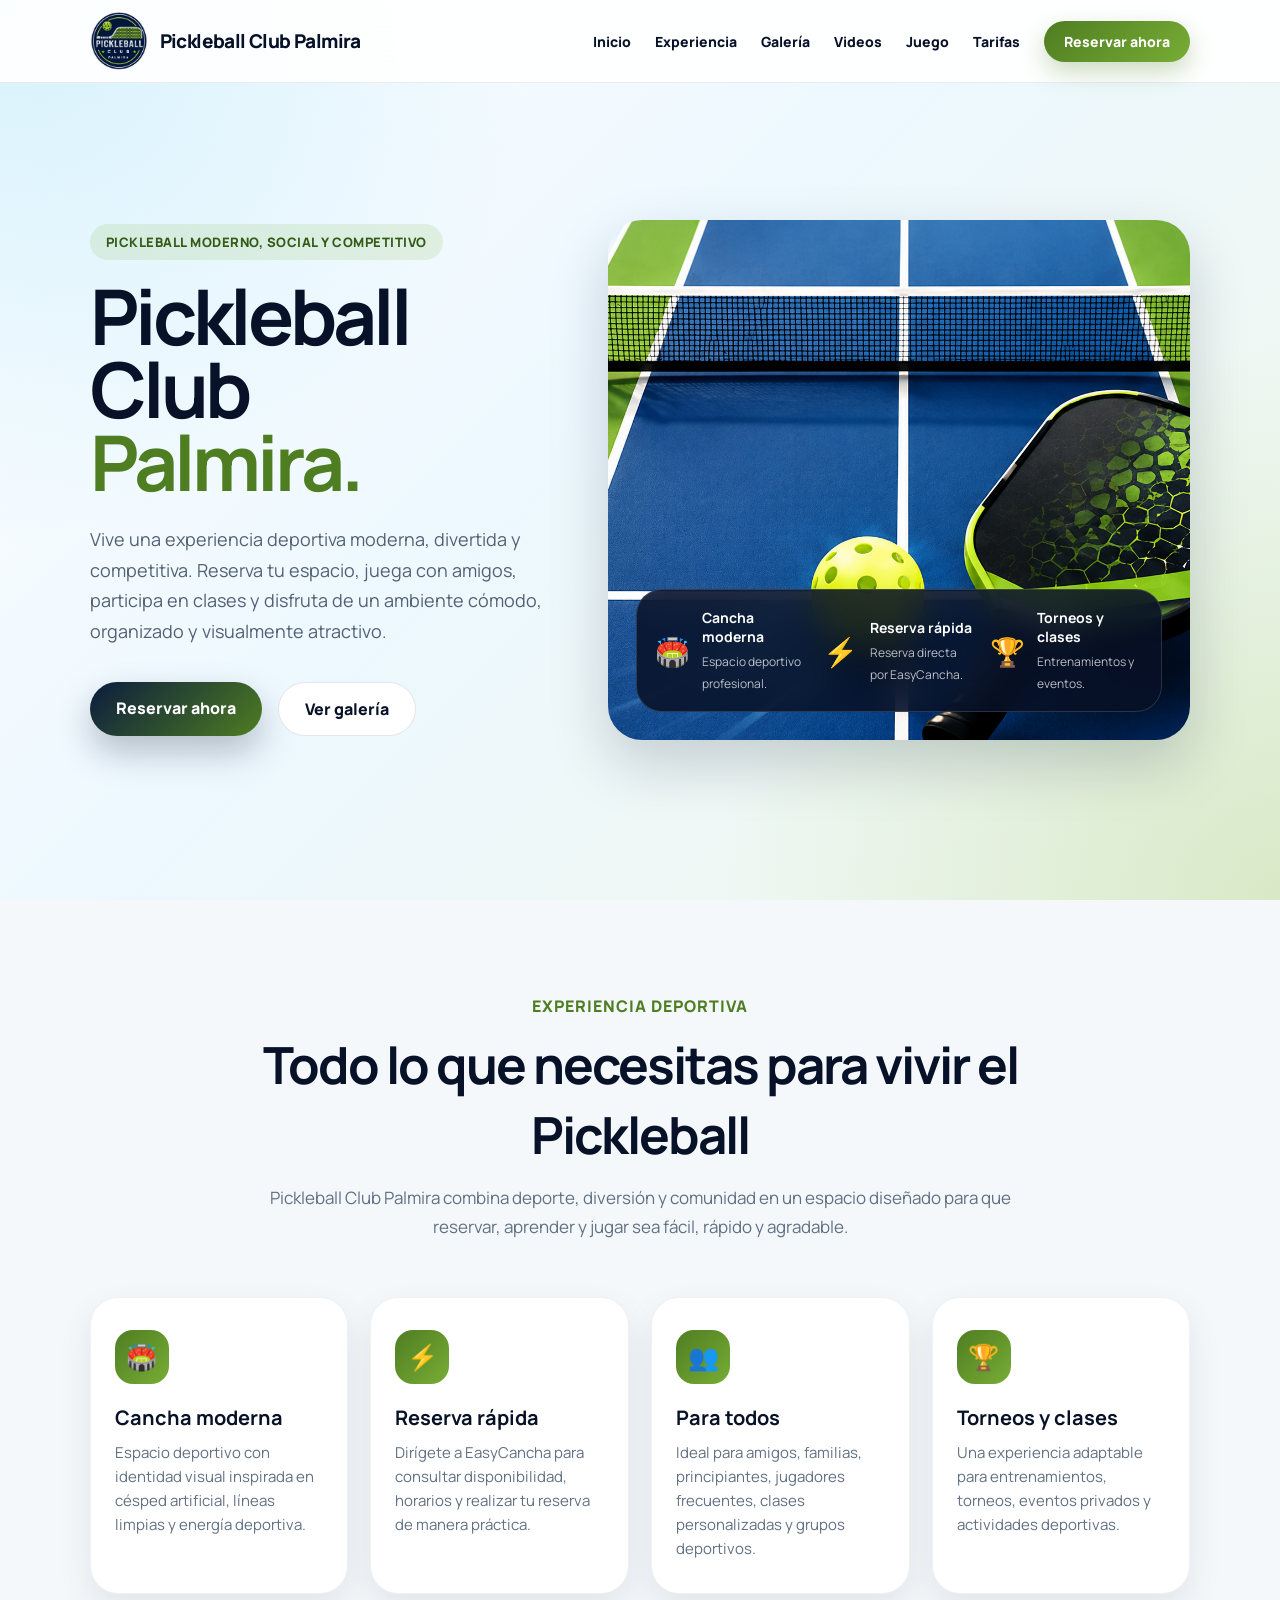
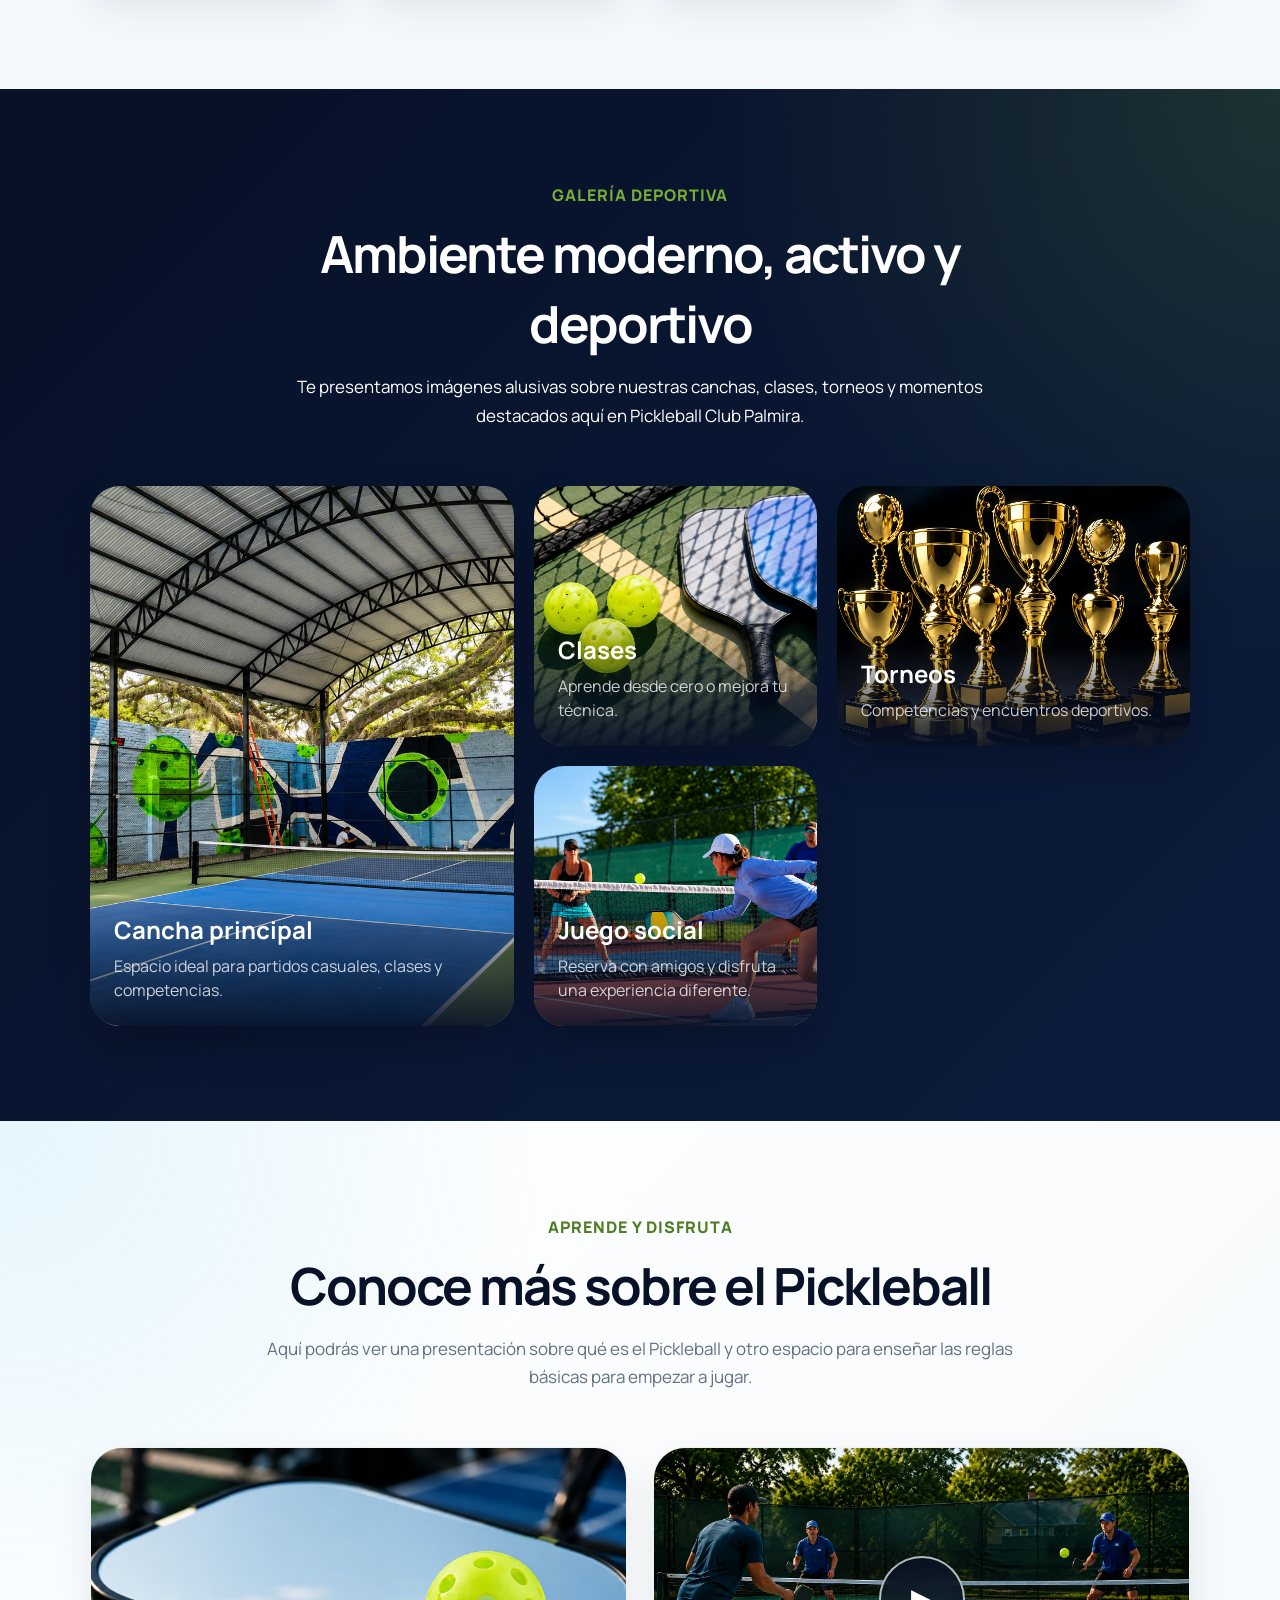
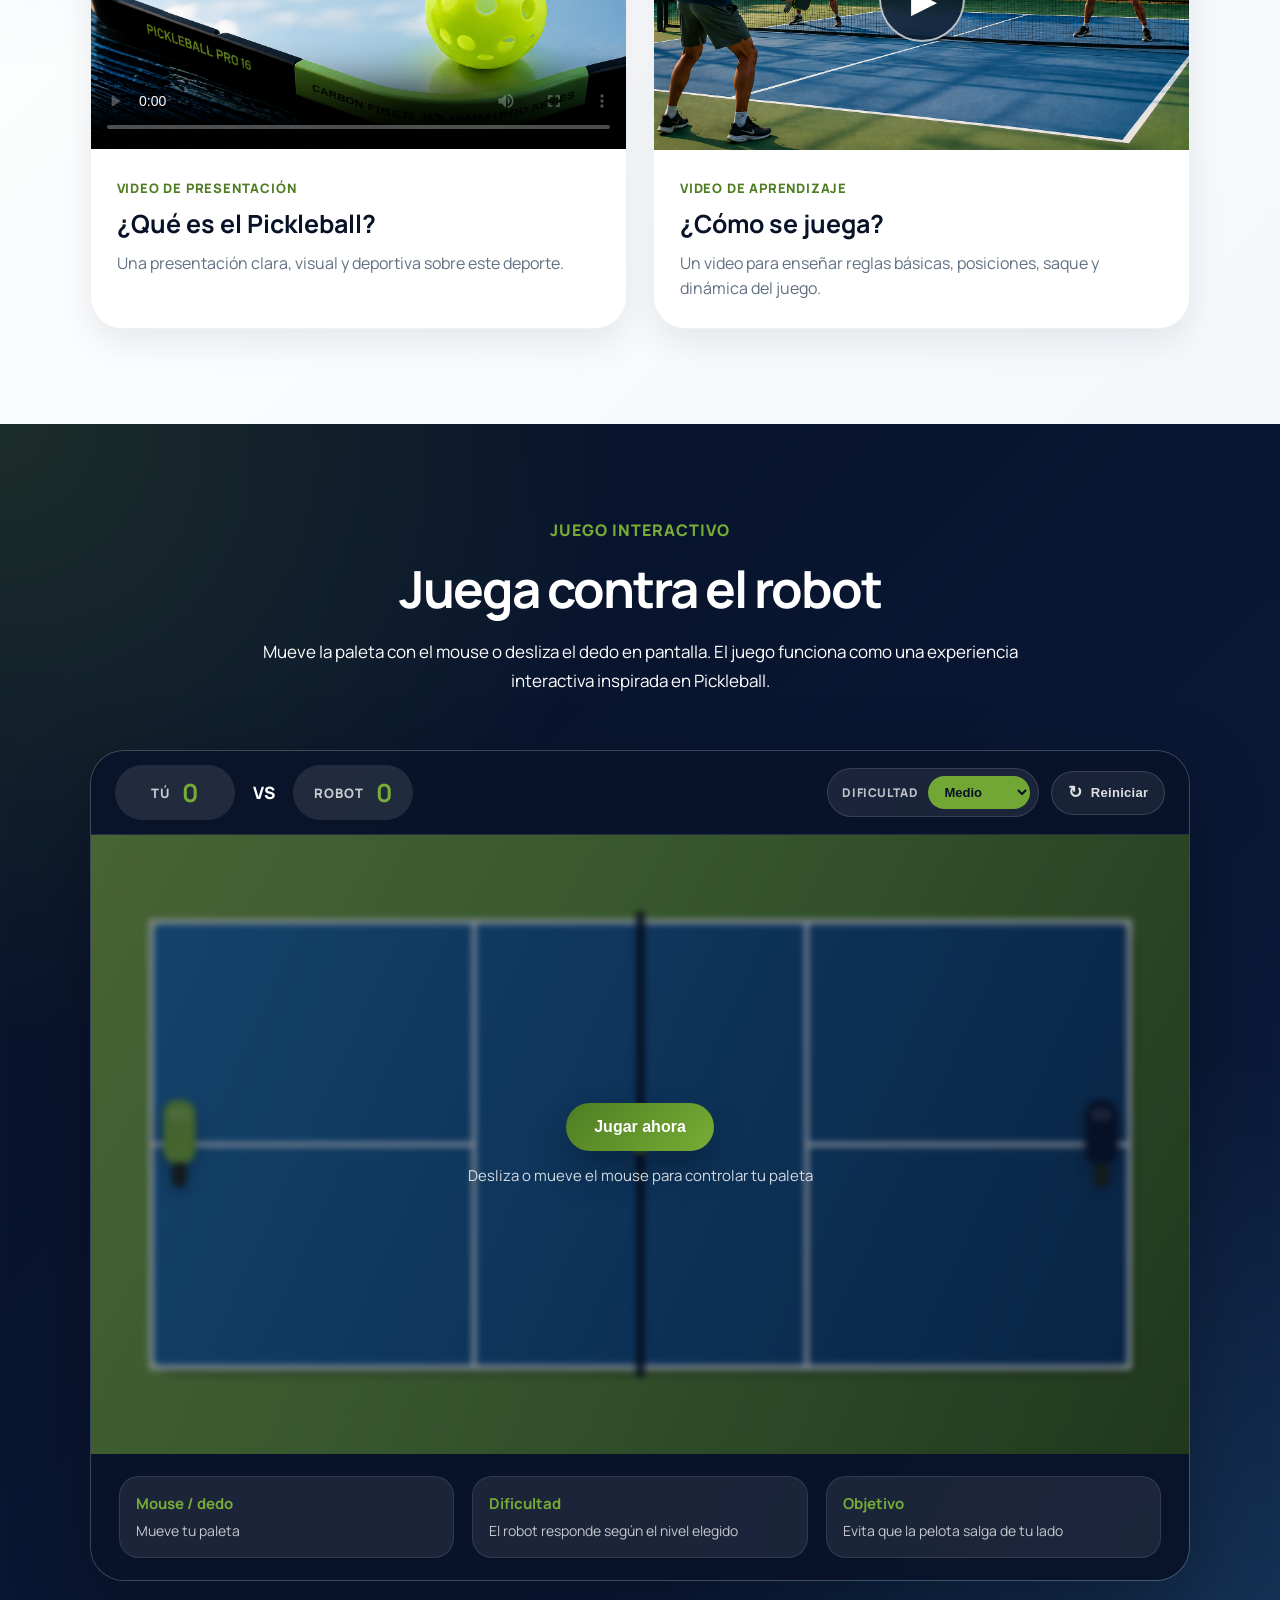
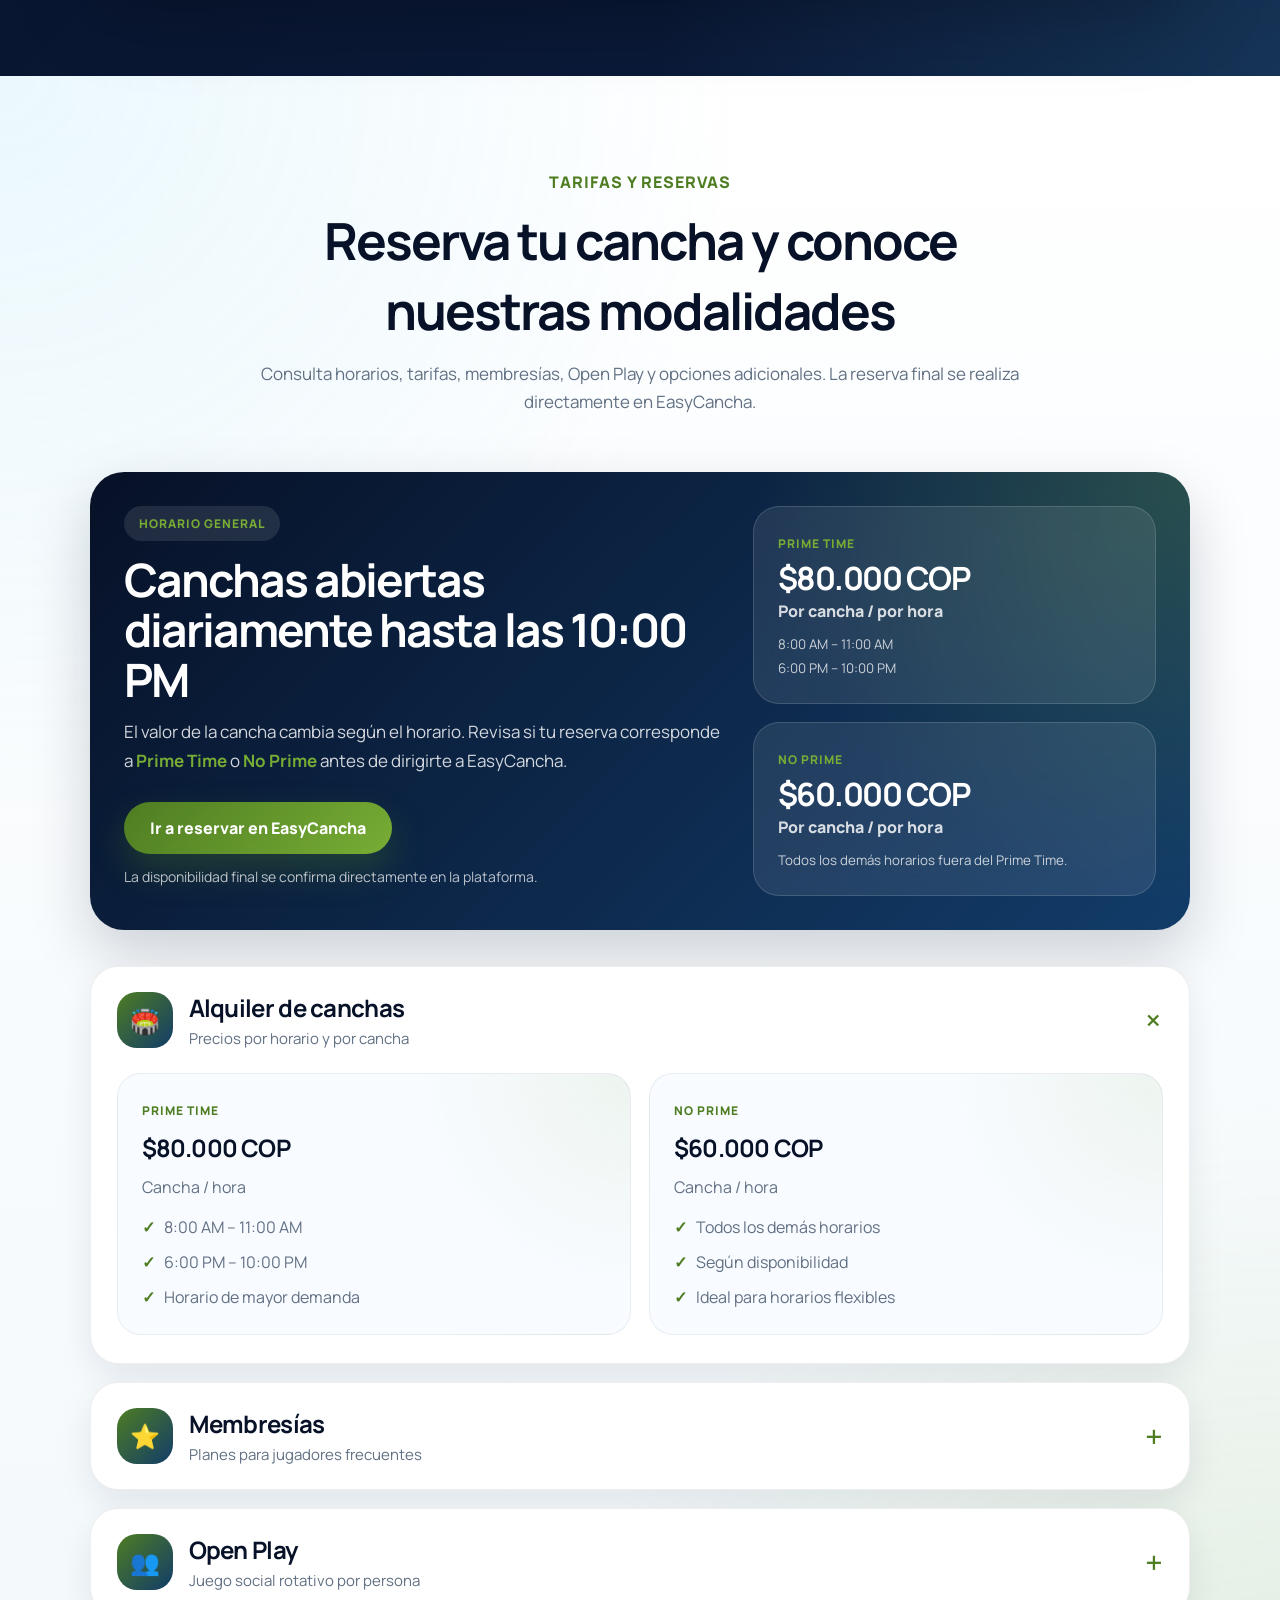
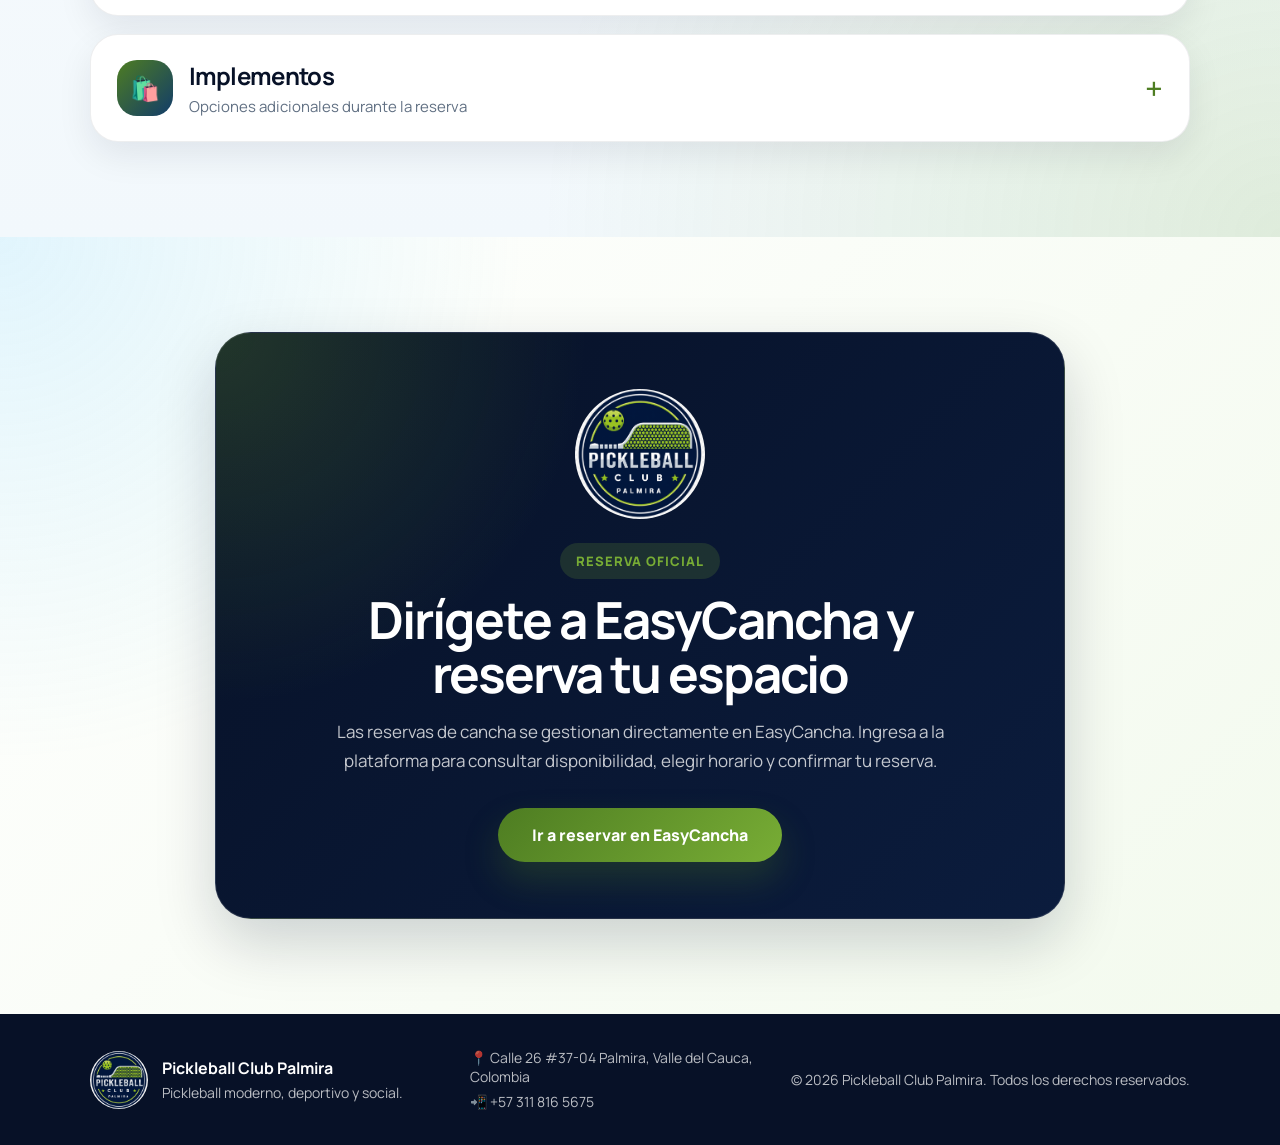
==== commit 4765ea60: "Cambio nuevo" ====
--- a/index.html
+++ b/index.html
@@ -82,7 +82,7 @@
   }
   </script>
 
-  <link rel="stylesheet" href="styles.css" />
+  <link rel="stylesheet" href="styles.css?v=20260515-2" />
 </head>
 
 <body>
@@ -686,6 +686,6 @@
     </p>
   </footer>
 
-  <script src="script.js"></script>
+  <script src="script.js?v=20260515-2"></script>
 </body>
 </html>
